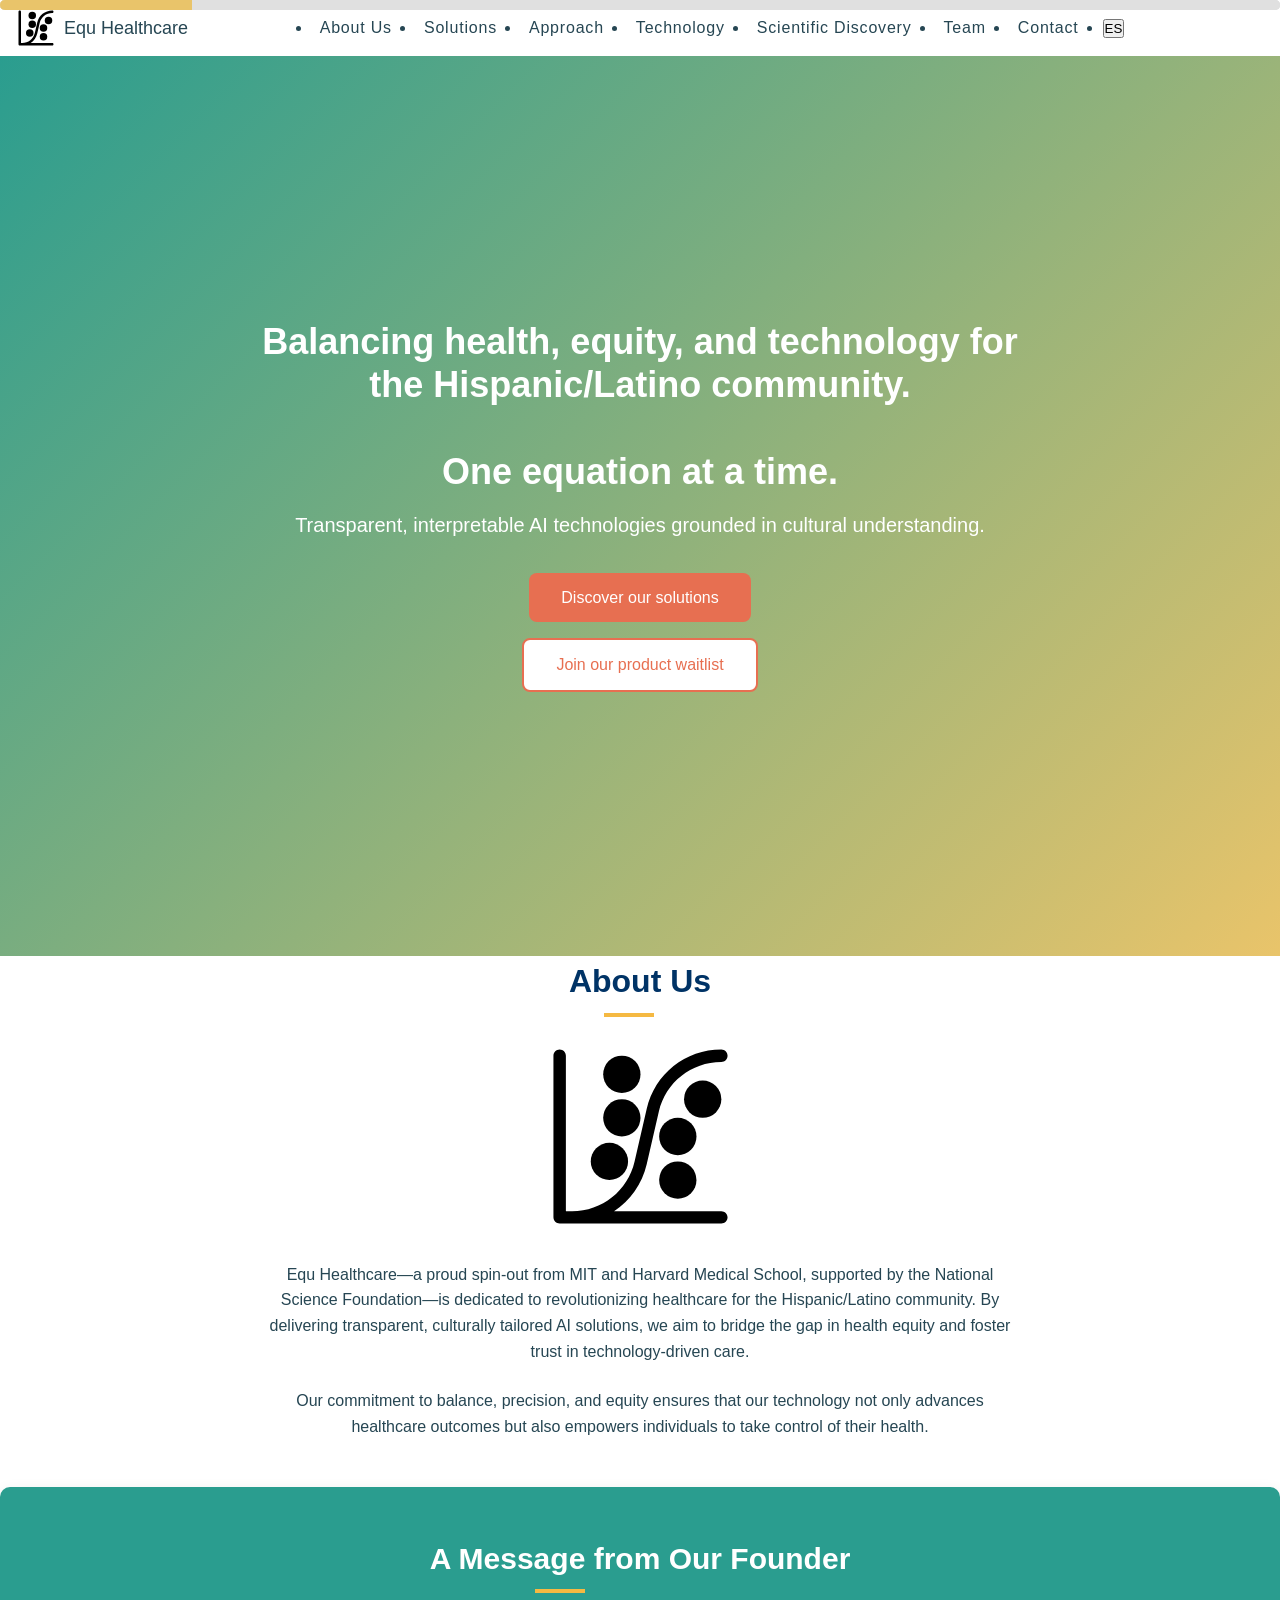
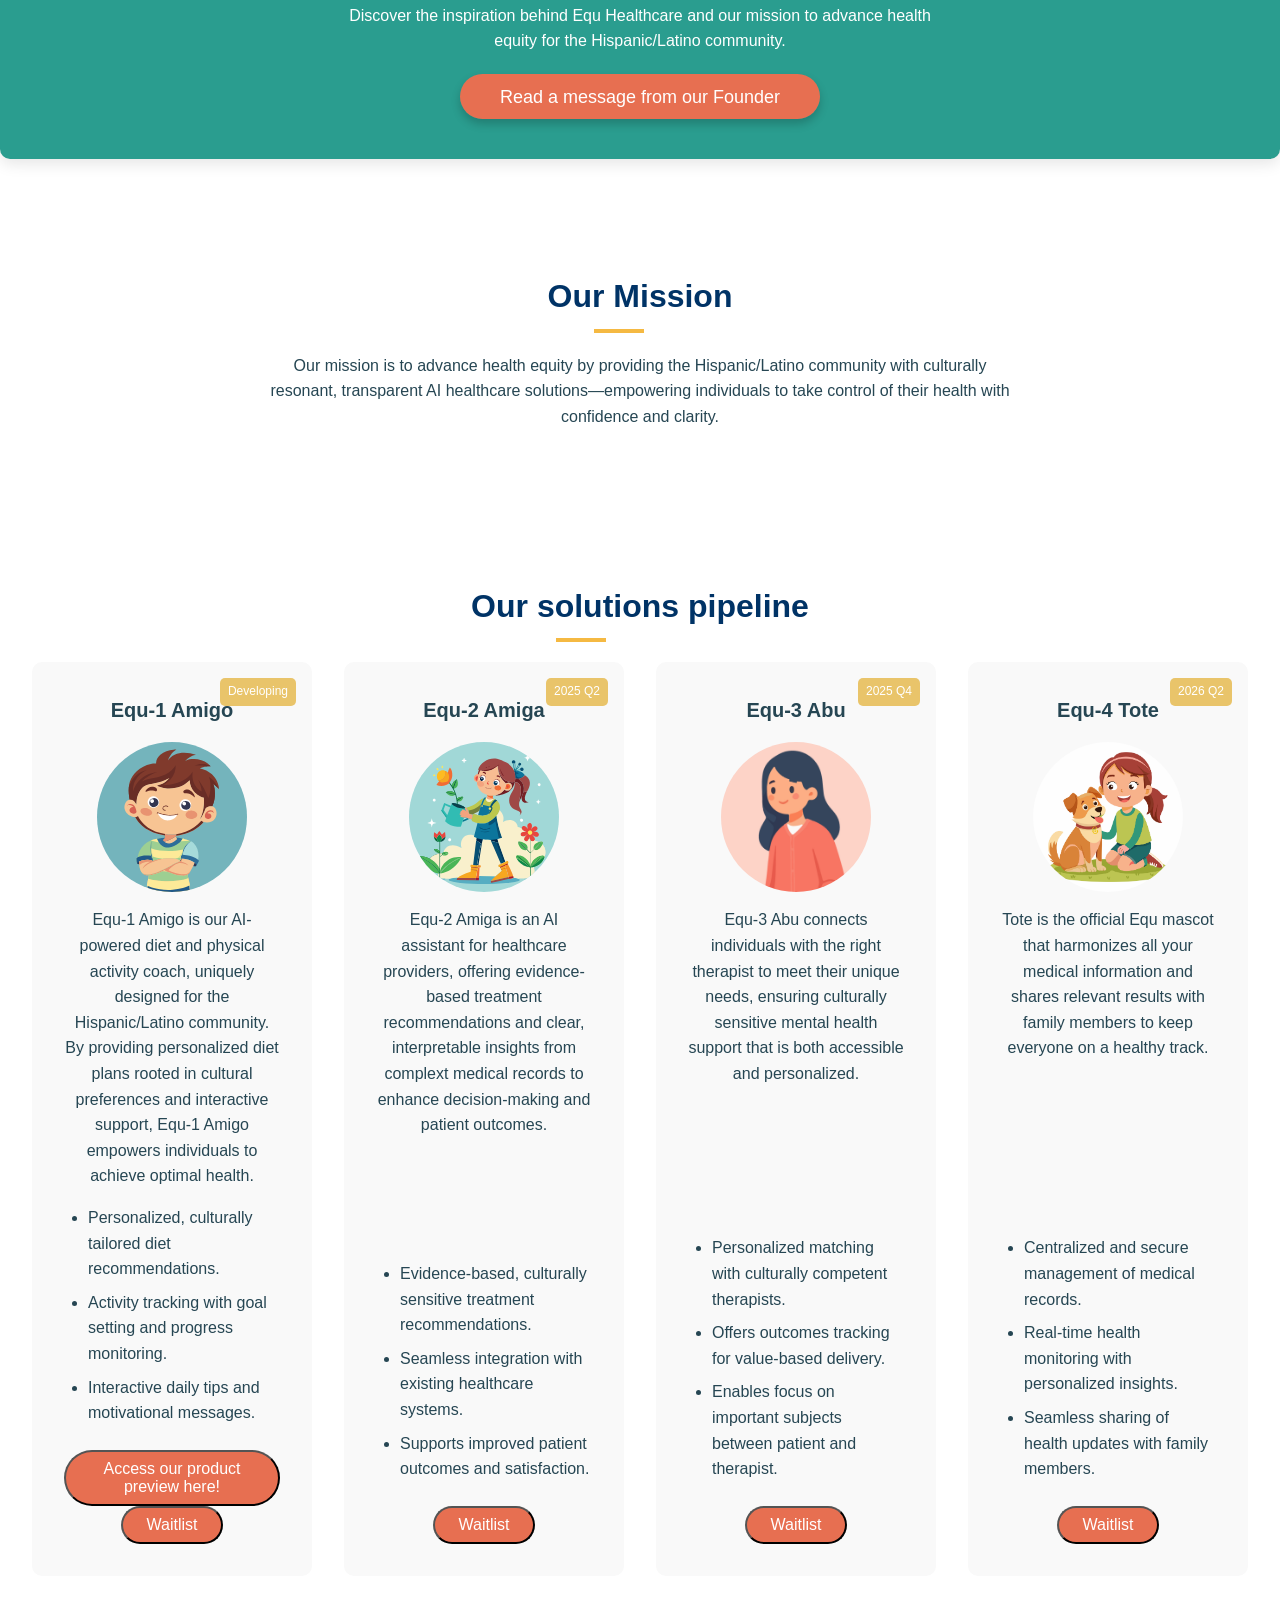
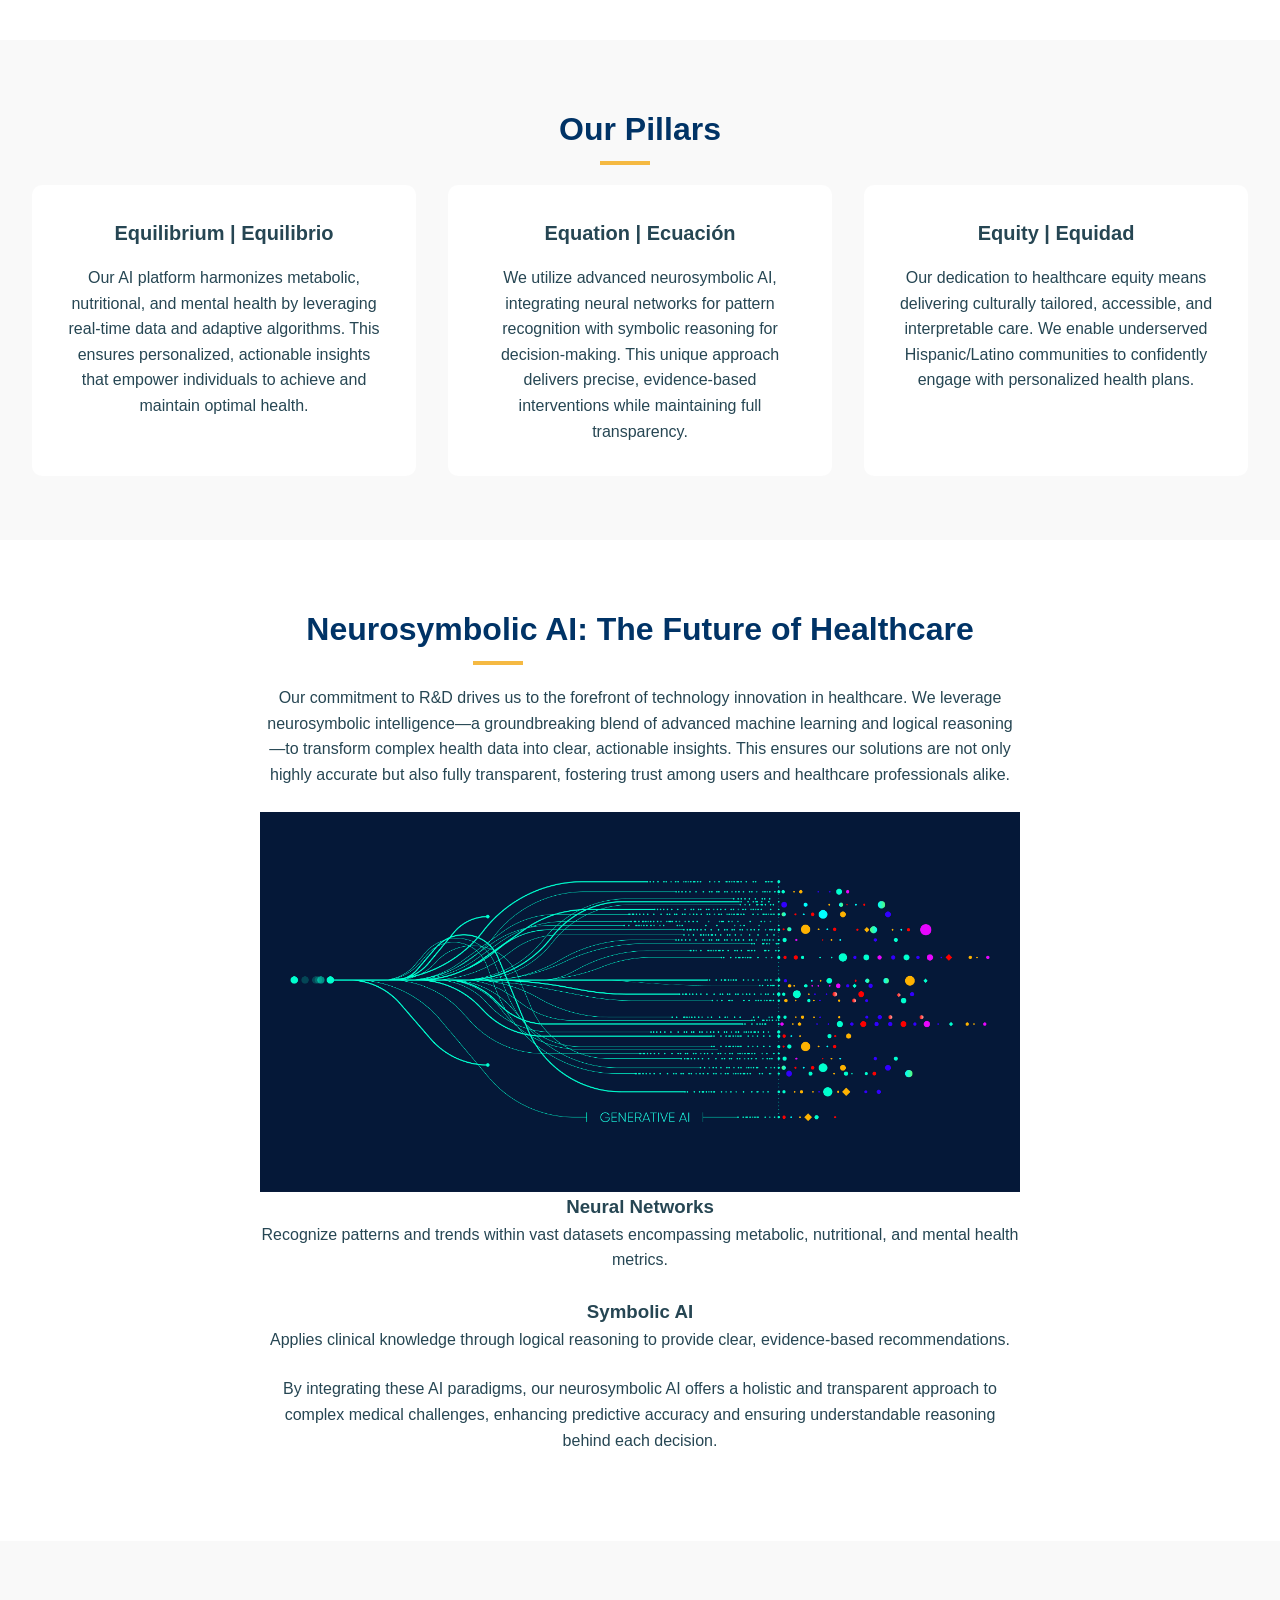
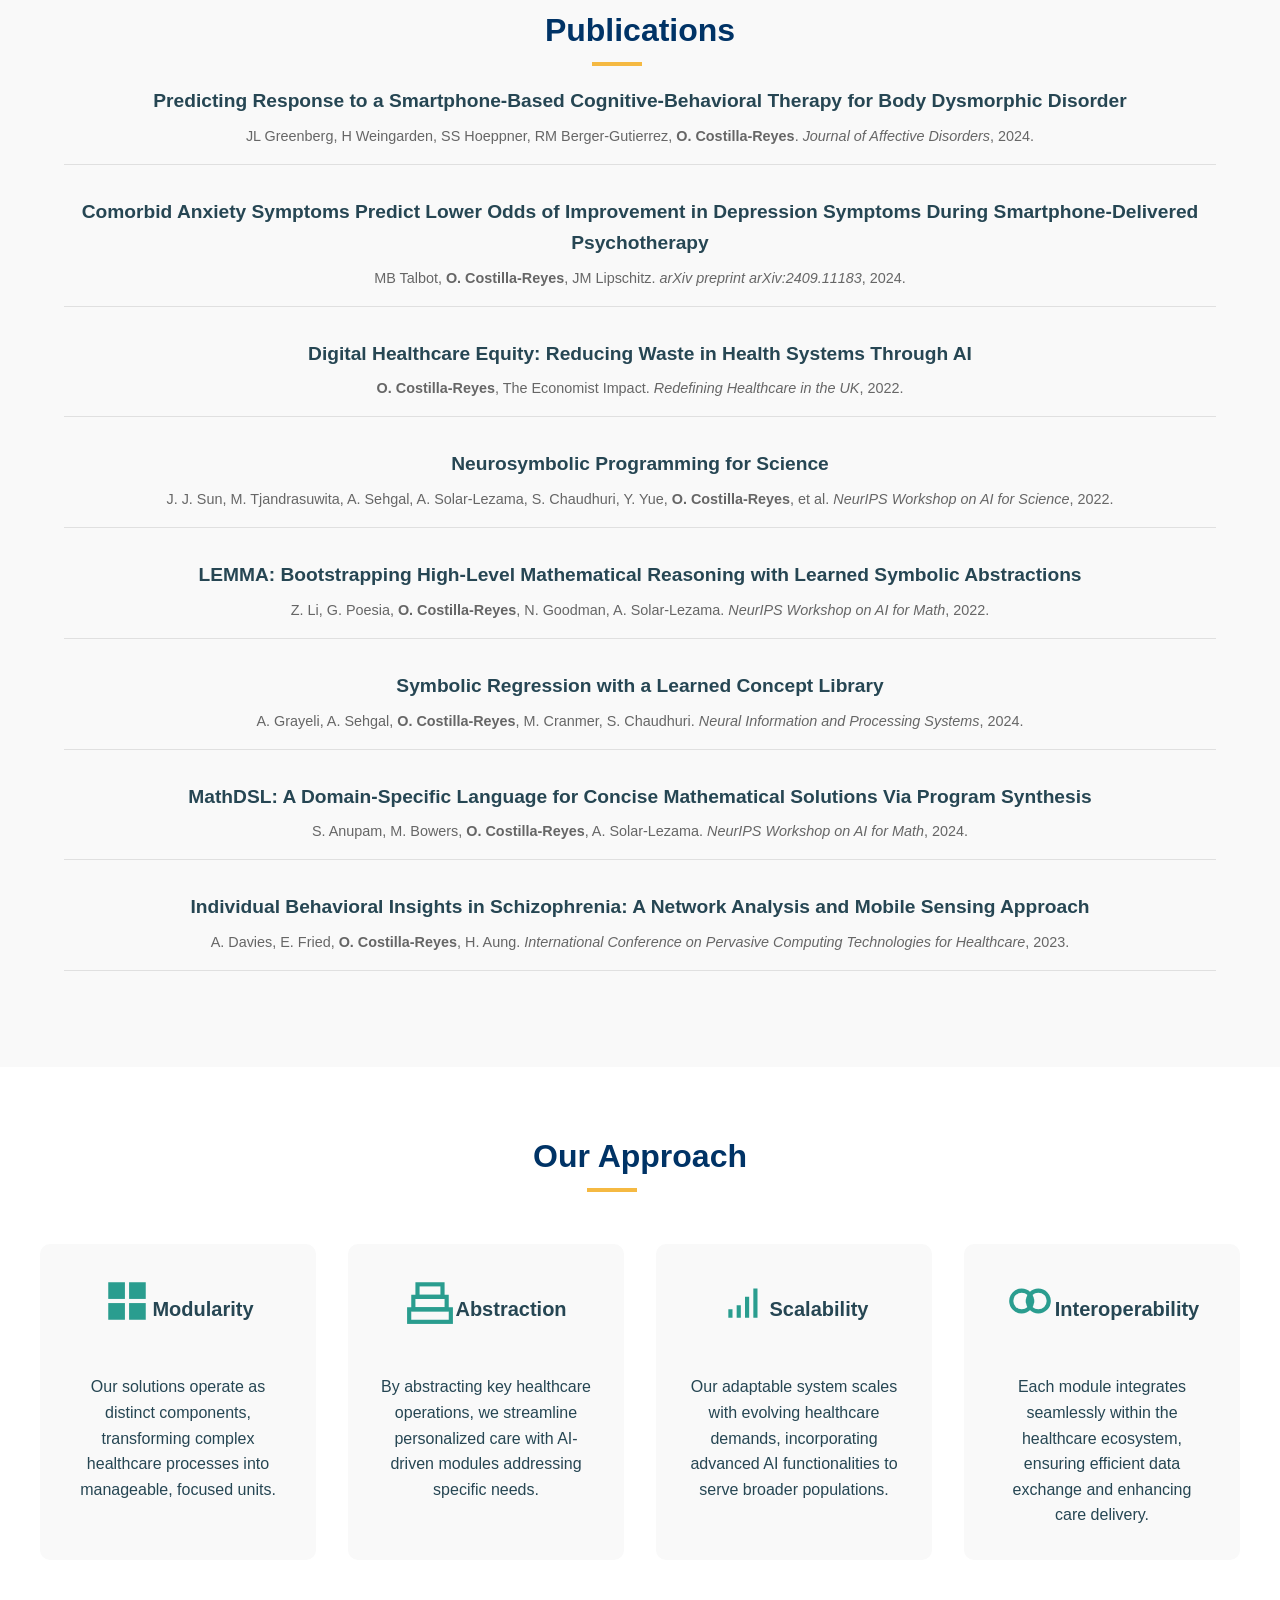
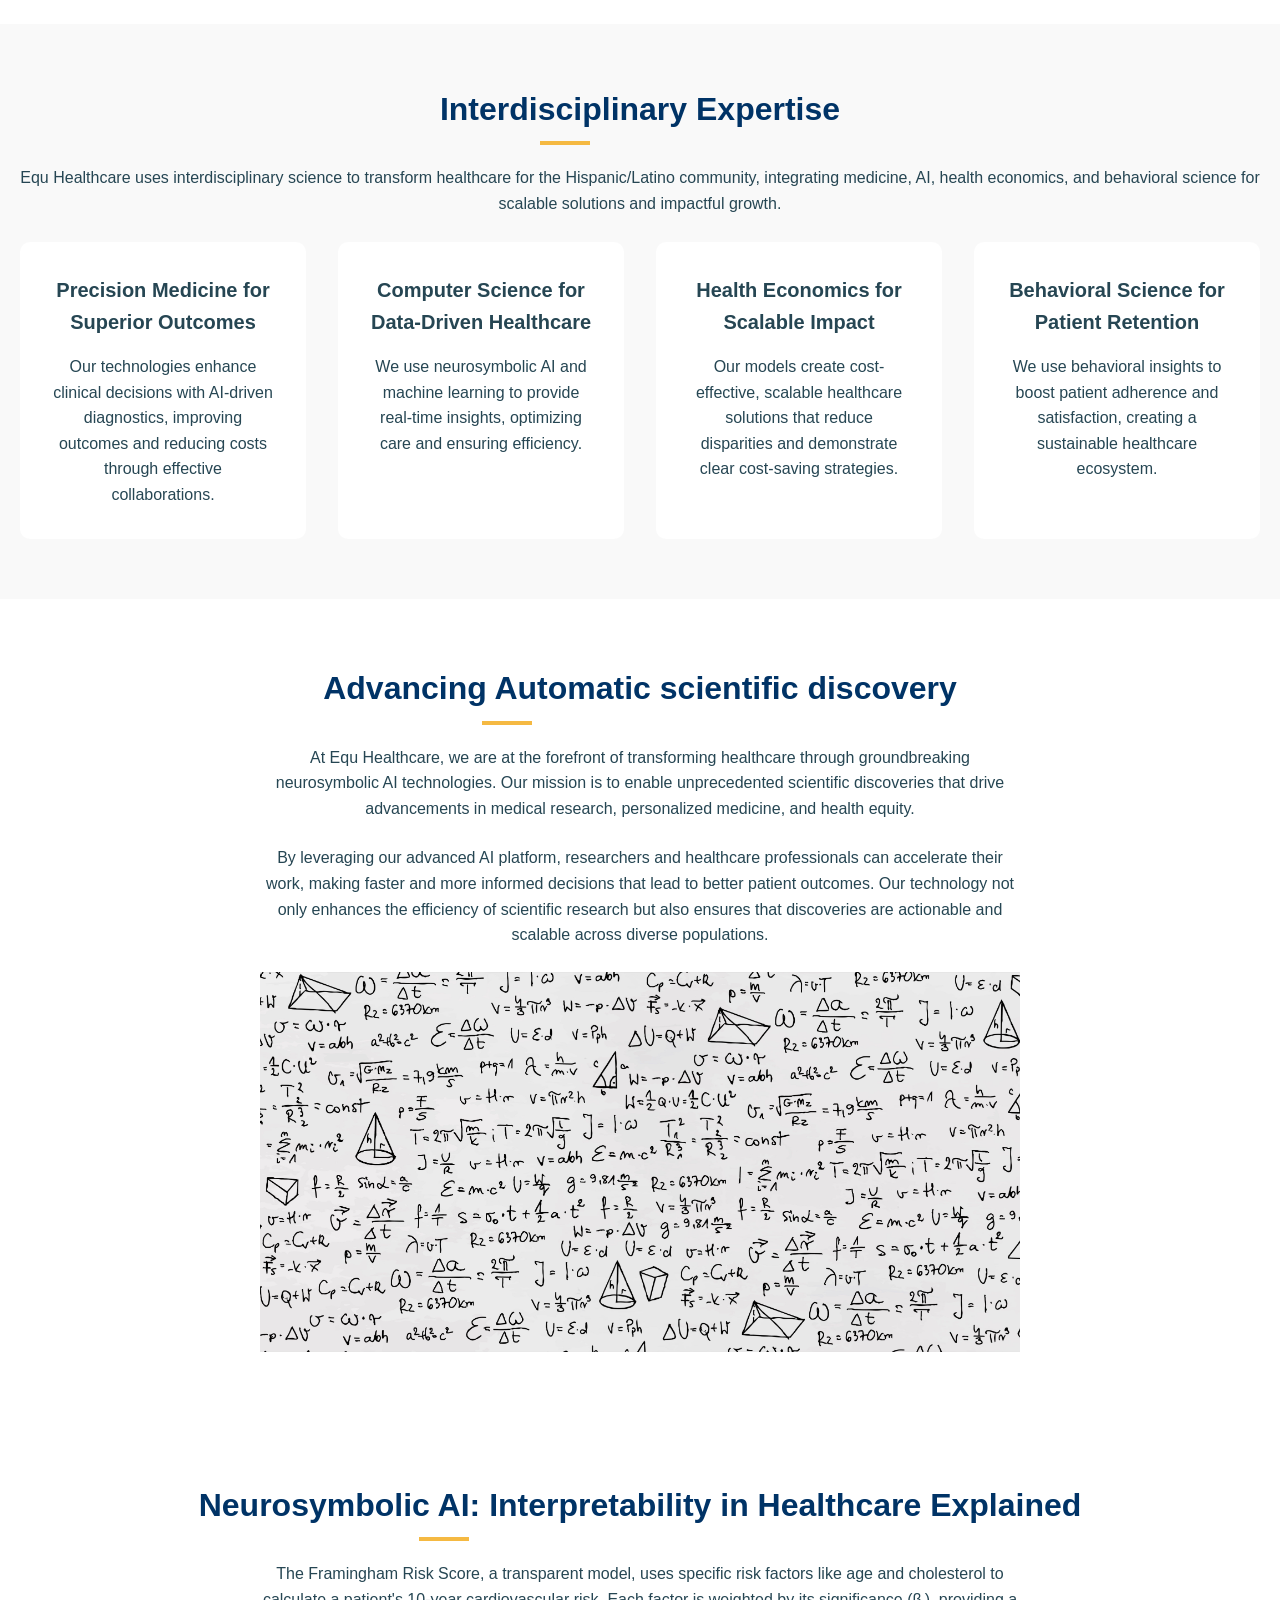
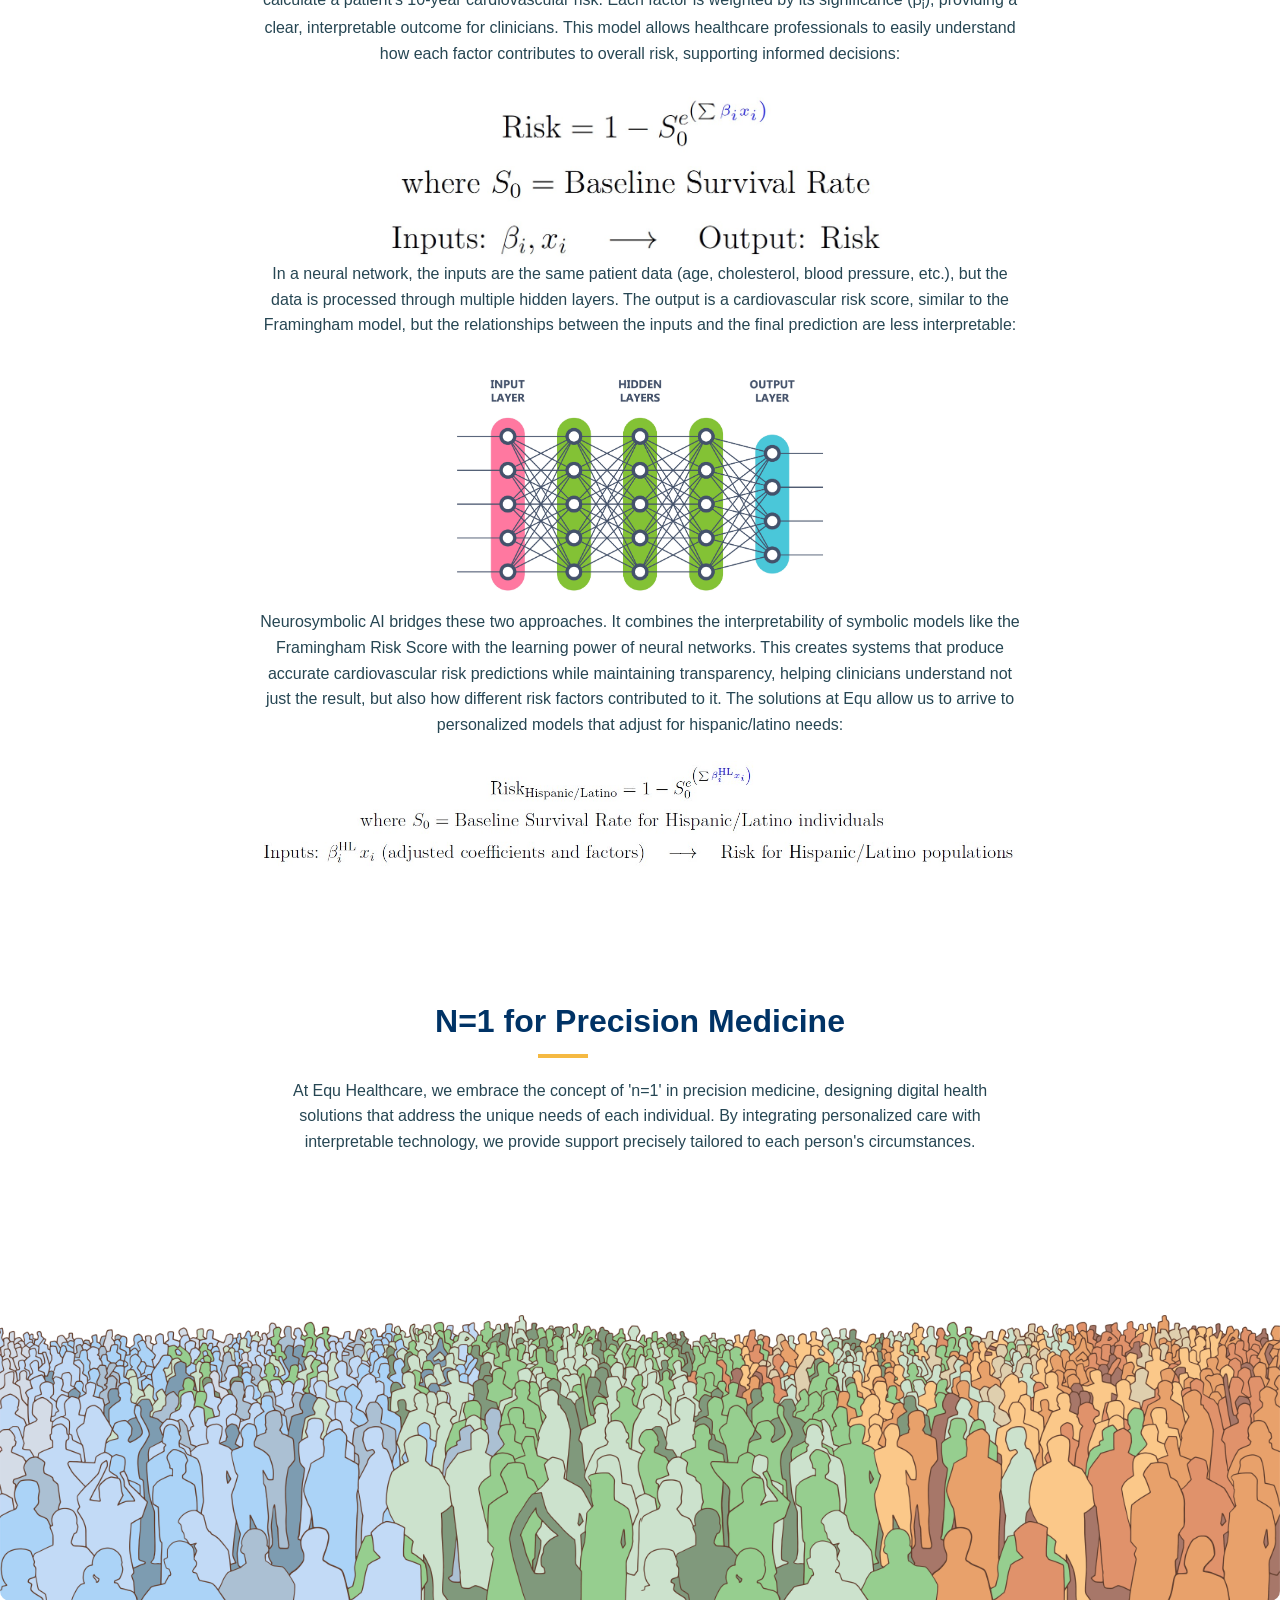
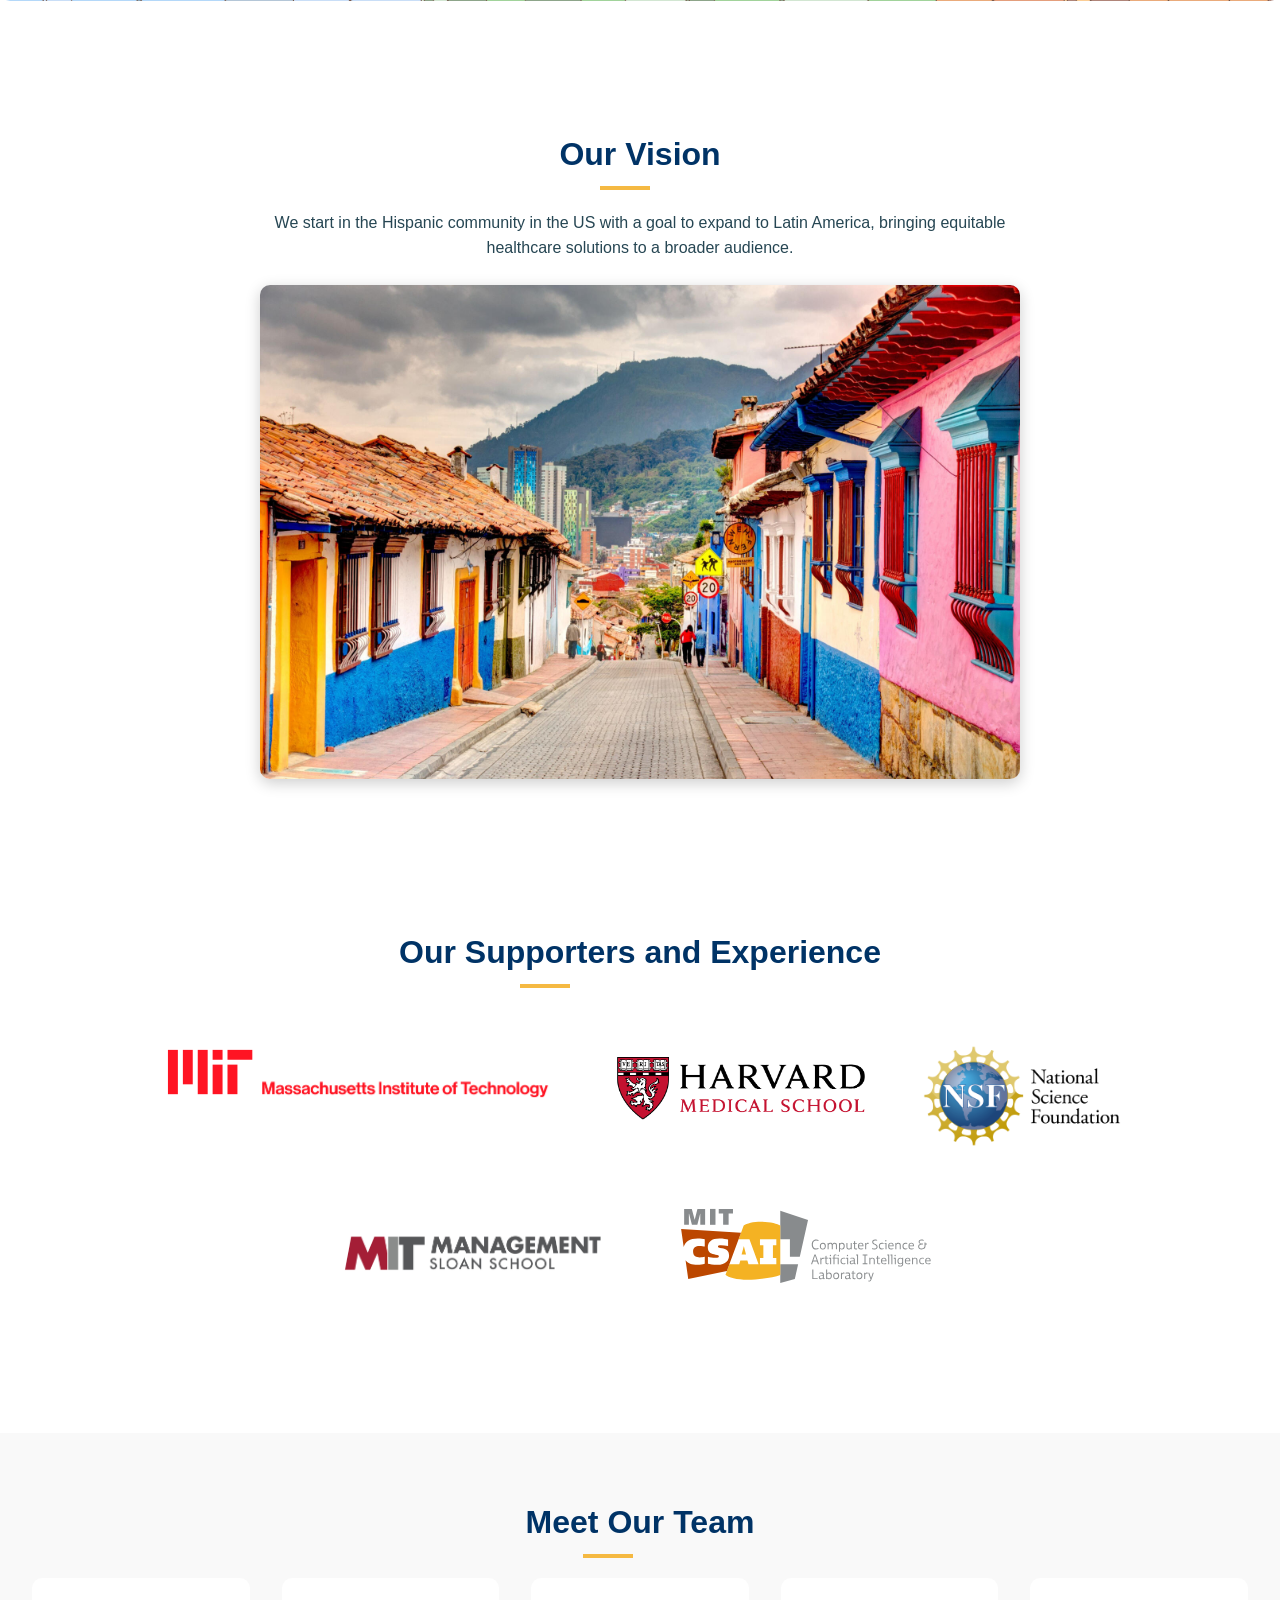
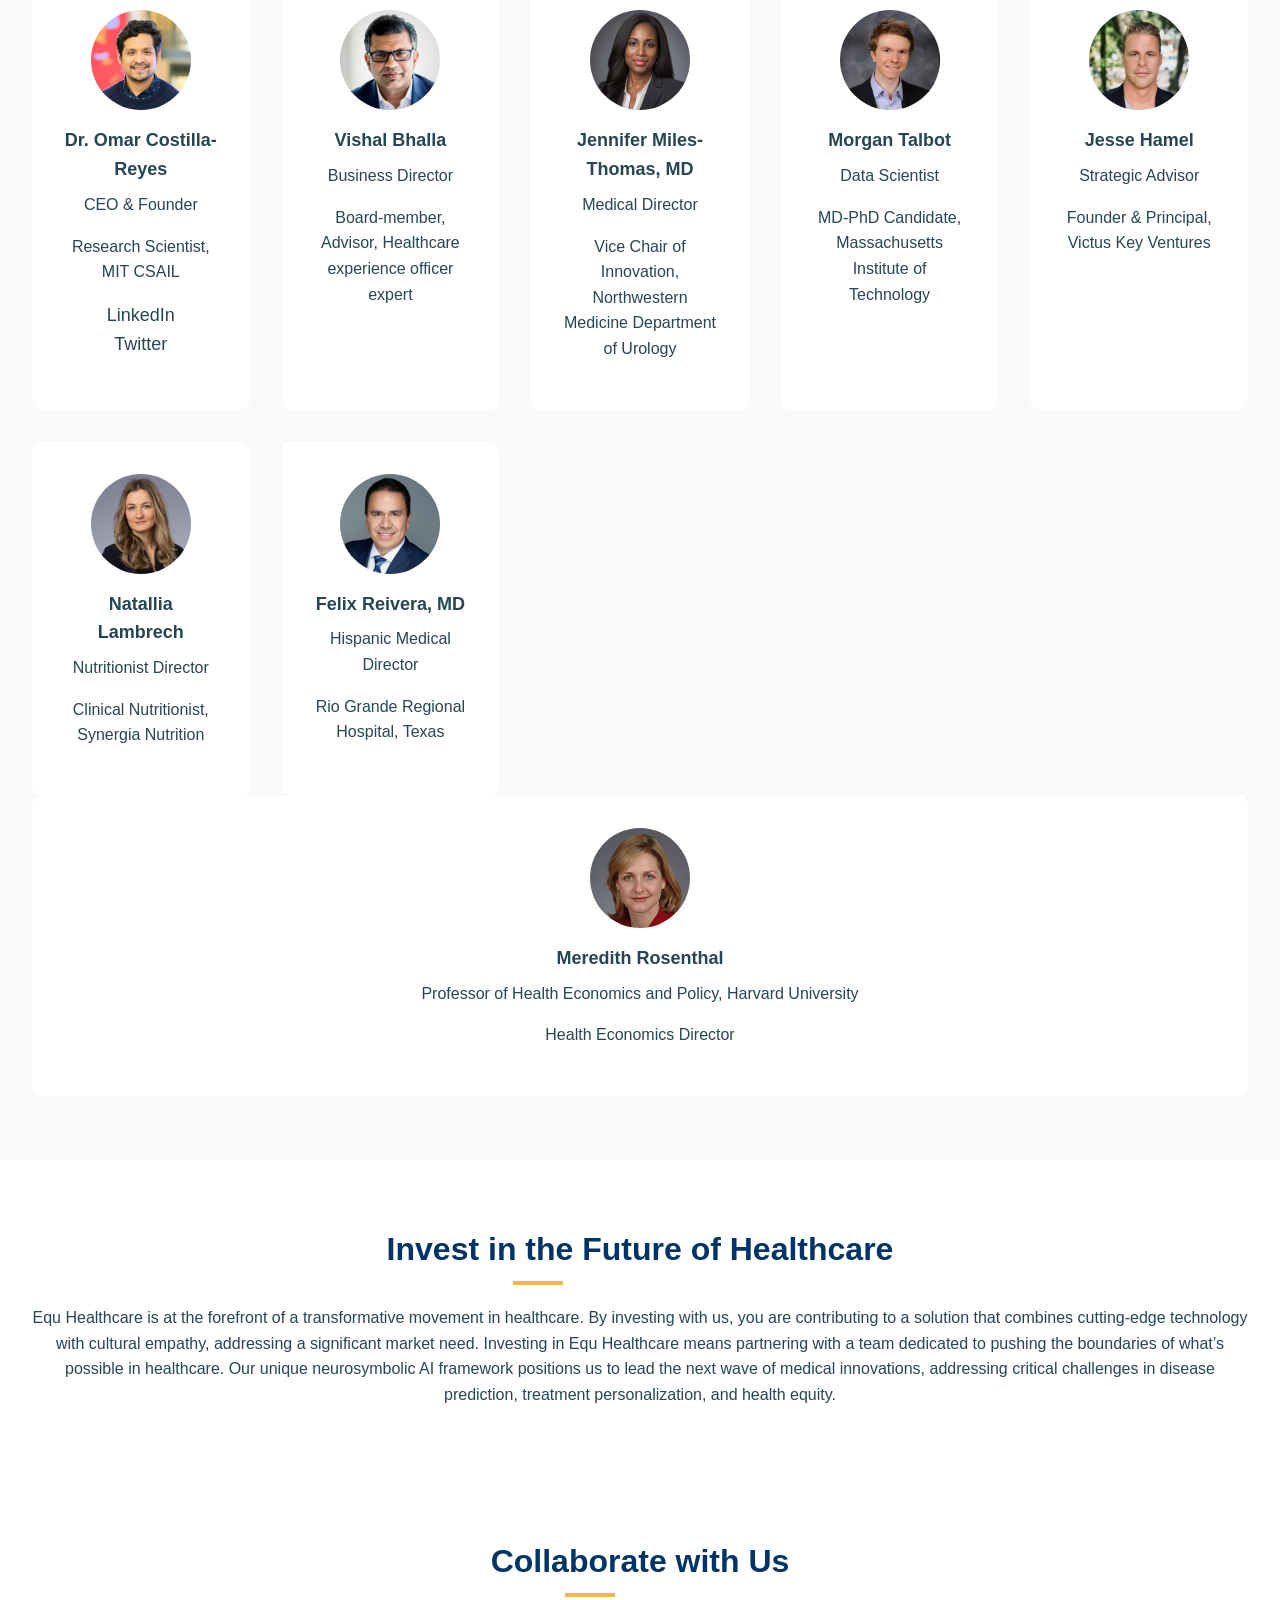
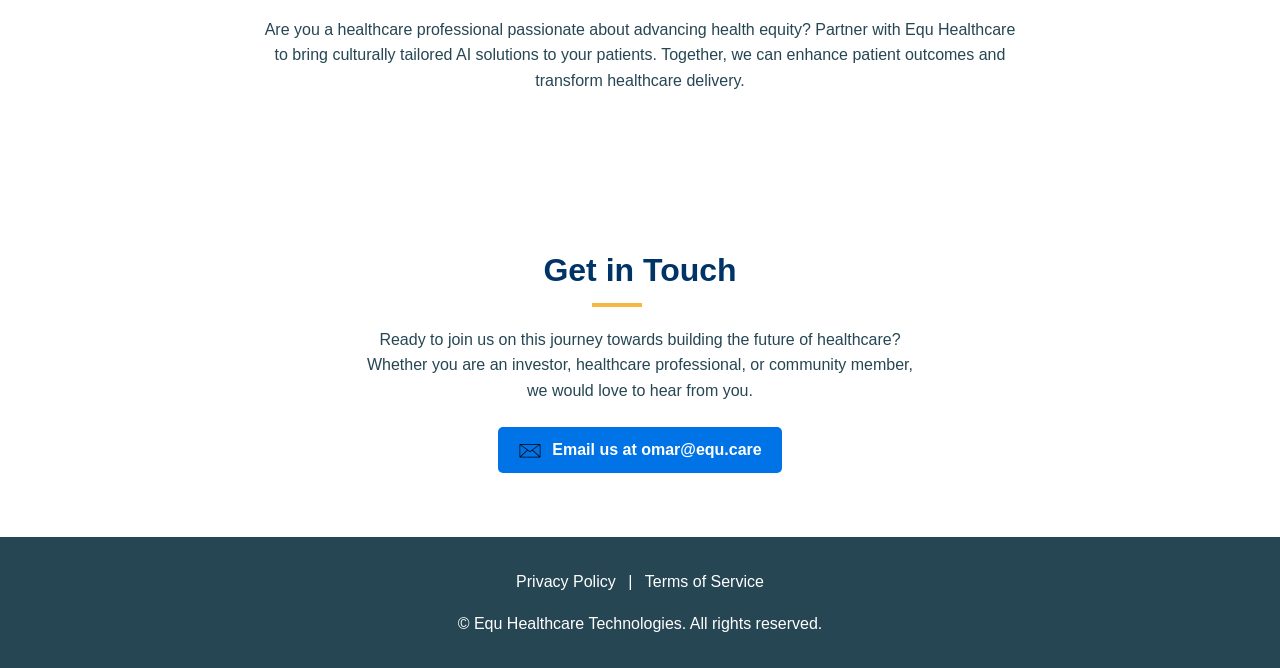
==== index.html @ d89258bd "Update index.html" ====
<!DOCTYPE html>
<html lang="en" dir="ltr">
<head>
    <meta charset="UTF-8">
    <title>Equ Healthcare</title>
    <meta name="viewport" content="width=device-width, initial-scale=1.0">
    <!-- Meta Description for SEO -->
    <meta name="description" content="Equ Healthcare delivers culturally tailored, transparent AI healthcare solutions for the Hispanic/Latino community, advancing health equity through innovation.">
    <!-- External CSS -->
    <link rel="stylesheet" href="styles.css">
    <!-- Favicon -->
    <link rel="icon" href="favicon.ico" type="image/x-icon">

    <!-- Google Translate script -->
    <script type="text/javascript">
        function googleTranslateElementInit() {
            new google.translate.TranslateElement({
                pageLanguage: 'en', // Default language
                includedLanguages: 'en,es', // Supported languages
                layout: google.translate.TranslateElement.InlineLayout.SIMPLE,
                autoDisplay: false // Disable automatic language detection
            }, 'google_translate_element');
        }
    </script>
    <script type="text/javascript" src="//translate.google.com/translate_a/element.js?cb=googleTranslateElementInit"></script>

</head>
<body>
    <!-- Skip Link for Accessibility -->
    <a href="#main" class="skip-link">Skip to main content</a>

    <!-- Scroll Progress Bar -->
    <div class="progress-bar" id="progress-bar" aria-hidden="true"></div>

    <!-- Navigation -->
    <nav class="nav" aria-label="Main Navigation">
        <div class="nav__logo">
            <img src="assets/AdobeStock_961244866.svg" alt="Equ Healthcare Logo" class="logo">
            <span>Equ Healthcare</span>
        </div>

        <!-- Desktop Menu -->
        <ul class="nav__menu">
            <li class="nav__item"><a href="#about" class="nav__link" data-key="nav_about">About Us</a></li>
            <li class="nav__item"><a href="#solutions" class="nav__link" data-key="nav_solutions">Solutions</a></li>
            <li class="nav__item"><a href="#approach" class="nav__link" data-key="nav_approach">Approach</a></li>
            <li class="nav__item"><a href="#technology" class="nav__link" data-key="nav_technology">Technology</a></li>
            <li class="nav__item"><a href="#scientific-discovery" class="nav__link" data-key="nav_scientific_discovery">Scientific Discovery</a></li>
            <li class="nav__item"><a href="#team" class="nav__link" data-key="nav_team">Team</a></li>
            <li class="nav__item"><a href="#contact" class="nav__link" data-key="nav_contact">Contact</a></li>

            <!-- Language Toggle Button -->
            <li class="nav__item">
                <button id="language-toggle" data-lang="en">ES</button>
            </li>
        </ul>

        <!-- Hidden Google Translate Element -->
        <div id="google_translate_element" style="display: none;"></div>
    </nav>

    <script>
        // Ensure Google Translate dropdown exists before interacting
        function ensureTranslateDropdown(callback) {
            const interval = setInterval(() => {
                const googleTranslateDropdown = document.querySelector('.goog-te-combo');
                if (googleTranslateDropdown) {
                    clearInterval(interval);
                    callback(googleTranslateDropdown);
                }
            }, 300); // Check every 300ms until found
        }

        // Function to switch language
        function switchLanguage(lang) {
            ensureTranslateDropdown((googleTranslateDropdown) => {
                googleTranslateDropdown.value = lang;  // Set language value (en or es)
                googleTranslateDropdown.dispatchEvent(new Event('change'));  // Trigger the change event
            });
        }

        // Toggle between English and Spanish
        document.getElementById('language-toggle').addEventListener('click', function () {
            const currentLang = this.getAttribute('data-lang');
            const newLang = currentLang === 'en' ? 'es' : 'en';  // Toggle language
            switchLanguage(newLang);

            // Update button text and data attribute
            this.textContent = newLang === 'en' ? 'ES' : 'EN';
            this.setAttribute('data-lang', newLang);
        });
    </script>

        
        <!-- Language Switcher -->
<!--
		<div class="language-switcher" role="group" aria-label="Language Switcher">
			<button class="language-switcher__button" data-lang="en" aria-pressed="true">EN</button>
			<span class="language-switcher__separator" aria-hidden="true">|</span>
			<button class="language-switcher__button" data-lang="es" aria-pressed="false">ES</button>
		</div>
-->
        
        <!-- Hamburger Menu for Mobile -->
        <button class="hamburger" id="hamburger" aria-label="Toggle navigation menu" aria-expanded="false" aria-controls="mobileMenu">
            <span class="hamburger__bar"></span>
            <span class="hamburger__bar"></span>
            <span class="hamburger__bar"></span>
        </button>
    </nav>
    
    <!-- Mobile Menu -->
    <ul class="nav__menu--mobile" id="mobileMenu" aria-hidden="true">
        <li class="nav__item"><a href="#about" class="nav__link" data-key="nav_about">About Us</a></li>
        <li class="nav__item"><a href="#solutions" class="nav__link" data-key="nav_solutions">Solutions</a></li>
        <li class="nav__item"><a href="#approach" class="nav__link" data-key="nav_approach">Approach</a></li>
        <li class="nav__item"><a href="#technology" class="nav__link" data-key="nav_technology">Technology</a></li>
        <li class="nav__item"><a href="#scientific-discovery" class="nav__link" data-key="nav_scientific_discovery">Scientific Discovery</a></li>
        <li class="nav__item"><a href="#team" class="nav__link" data-key="nav_team">Team</a></li>
        <li class="nav__item"><a href="#contact" class="nav__link" data-key="nav_contact">Contact</a></li>
    </ul>
    
    <!-- Main Content -->
    <main id="main">
        <!-- Hero Section -->
        <section class="hero" aria-labelledby="hero-title">
            <div class="hero__content">
                <h1 class="hero__title" id="hero-title" data-key="hero_title">
                    Balancing health, equity, and technology for the Hispanic/Latino community.<br><br>
                    One equation at a time.
                </h1>
                <p class="hero__subtitle" data-key="hero_subtitle">Transparent, interpretable AI technologies grounded in cultural understanding.</p>
                <div class="hero__cta-group">
                    <a href="#about" class="hero__cta" data-key="hero_cta_discover">Discover our solutions</a>
                    <a href="https://forms.gle/BgNnaCxruTxFjEPq9" target="_blank" rel="noopener noreferrer" class="hero__cta hero__cta--secondary" data-key="hero_cta_join">Join our product waitlist</a>
                </div>
            </div>
        </section>
        
        <!-- About Us Section -->
        <section class="about" id="about">
            <h2 class="section-title" data-key="about_title">About Us</h2>
            <!-- Centered Logo -->
            <div class="about__logo-container">
                <img src="assets/AdobeStock_961244866.svg" alt="Equ Healthcare Logo" width="199">
            </div>
            <div class="about__content">
                <p data-key="about_p1"><br>Equ Healthcare—a proud spin-out from MIT and Harvard Medical School, supported by the National Science Foundation—is dedicated to revolutionizing healthcare for the Hispanic/Latino community. By delivering transparent, culturally tailored AI solutions, we aim to bridge the gap in health equity and foster trust in technology-driven care.</p>
                <p data-key="about_p2">Our commitment to balance, precision, and equity ensures that our technology not only advances healthcare outcomes but also empowers individuals to take control of their health.</p>
            </div>
        </section>

        <section class="founder-message" id="founder-message">
            <h2 class="section-title">A Message from Our Founder</h2>
            <p>Discover the inspiration behind Equ Healthcare and our mission to advance health equity for the Hispanic/Latino community.</p>
            <a href="letterv2.html" class="cta-highlight" target="_blank" rel="noopener noreferrer">Read a message from our Founder</a>
        </section>


		
		        <!-- Our Mission Section -->
        <section class="mission" id="mission">
            <h2 class="section-title" data-key="mission_title">Our Mission</h2>
            <div class="mission__content">
                <p data-key="mission_text">Our mission is to advance health equity by providing the Hispanic/Latino community with culturally resonant, transparent AI healthcare solutions—empowering individuals to take control of their health with confidence and clarity.</p>
            </div>
        </section>
		
		        <!-- Products Section -->
                <section class="products" id="solutions">
                    <h2 class="section-title" data-key="solutions_title">Our solutions pipeline</h2>
                    <div class="products__grid">
                        <!-- Equ-1 Amigo -->
                        <div class="product-card">
                            <span class="status-badge" data-key="product1_status">Developing</span>
                            <h3 data-key="product1_title">Equ-1 Amigo</h3>
                            <!-- Image for Equ-1 Amigo -->
                            <div class="product-image-container">
                                <img src="assets/AdobeStock_779927281.svg" alt="Equ-1 Amigo" class="product-image">
                            </div>
                            <p data-key="product1_desc">Equ-1 Amigo is our AI-powered diet and physical activity coach, uniquely designed for the Hispanic/Latino community. By providing personalized diet plans rooted in cultural preferences and interactive support, Equ-1 Amigo empowers individuals to achieve optimal health.</p>
                            <ul>
                                <li data-key="product1_feature1">Personalized, culturally tailored diet recommendations.</li>
                                <li data-key="product1_feature2">Activity tracking with goal setting and progress monitoring.</li>
                                <li data-key="product1_feature3">Interactive daily tips and motivational messages.</li>
                            </ul>
                            <div class="progress-bar" aria-hidden="true">
                                <div class="progress" style="--progress:30%;"></div>
                            </div>
                            <a href="https://equ-amigo-5rtr2ycm2-ca.thankfulcoast-817e1bb9.eastus2.azurecontainerapps.io/" target="_blank">
                                <button class="cta" data-key="product1_cta">Access our product preview here!</button>
                            </a>
                            <a href="https://forms.gle/BgNnaCxruTxFjEPq9" target="_blank">
                                <button class="cta" data-key="product1_cta">Waitlist</button>
                            </a>
                      </div>
                        <!-- Equ-2 Amiga -->
                        <div class="product-card">
                            <span class="status-badge" data-key="product2_status">2025 Q2</span>
                            <h3 data-key="product2_title">Equ-2 Amiga</h3>
                            <!-- Image for Equ-2 Amiga -->
                            <div class="product-image-container">
                                <img src="assets/AdobeStock_776091365.svg" alt="Equ-2 Amiga" class="product-image">
                            </div>
                            <p data-key="product2_desc">Equ-2 Amiga is an AI assistant for healthcare providers, offering evidence-based treatment recommendations and clear, interpretable insights from complext medical records to enhance decision-making and patient outcomes.</p>
                            <ul>
                              <li data-key="product2_feature1">Evidence-based, culturally sensitive treatment recommendations.</li>
                                <li data-key="product2_feature2">Seamless integration with existing healthcare systems.</li>
                                <li data-key="product2_feature3">Supports improved patient outcomes and satisfaction.</li>
                            </ul>
                            <div class="progress-bar" aria-hidden="true">
                                <div class="progress" style="--progress:20%;"></div>
                            </div>
                            <a href="https://forms.gle/BgNnaCxruTxFjEPq9" target="_blank">
                                <button class="cta" data-key="product2_cta">Waitlist</button>
                            </a>
                      </div>
                        <!-- Equ-3 Abu -->
                        <div class="product-card">
                            <span class="status-badge" data-key="product3_status">2025 Q4</span>
                            <h3 data-key="product3_title">Equ-3 Abu</h3>
                            <!-- Image for Equ-3 Abu -->
                            <div class="product-image-container">
                                <img src="assets/abu.png" alt="Equ-3 Abu" class="product-image">
                            </div>
                            <p data-key="product3_desc">Equ-3 Abu connects individuals with the right therapist to meet their unique needs, ensuring culturally sensitive mental health support that is both accessible and personalized.</p>
                            <ul>
                                <li data-key="product3_feature1">Personalized matching with culturally competent therapists.</li>
                                <li data-key="product3_feature2">Offers outcomes tracking for value-based delivery.</li>
                                <li data-key="product3_feature3">Enables focus on important subjects between patient and therapist.</li>
                            </ul>
                            <div class="progress-bar" aria-hidden="true">
                                <div class="progress" style="--progress:10%;"></div>
                            </div>
                            <a href="https://forms.gle/BgNnaCxruTxFjEPq9" target="_blank">
                                <button class="cta" data-key="product3_cta">Waitlist</button>
                            </a>
                      </div>
                        <!-- Equ-4 Tote -->
                        <div class="product-card">
                            <span class="status-badge" data-key="product4_status">2026 Q2</span>
                            <h3 data-key="product4_title">Equ-4 Tote</h3>
                            <!-- Image for Equ-4 Tote -->
                            <div class="product-image-container">
                                <img src="assets/tote.jpeg" alt="Equ-4 Tote" class="product-image">
                            </div>
                            <p data-key="product4_desc">Tote is the official Equ mascot that harmonizes all your medical information and shares relevant results with family members to keep everyone on a healthy track.</p>
                            <ul>
                                <li data-key="product4_feature1">Centralized and secure management of medical records.</li>
                                <li data-key="product4_feature2">Real-time health monitoring with personalized insights.</li>
                                <li data-key="product4_feature3">Seamless sharing of health updates with family members.</li>
                            </ul>
                            <div class="progress-bar" aria-hidden="true">
                                <div class="progress" style="--progress:15%;"></div>
                            </div>
                            <a href="https://forms.gle/BgNnaCxruTxFjEPq9" target="_blank">
                                <button class="cta" data-key="product3_cta">Waitlist</button>
                            </a>
                      </div>
                    </div>
                </section>

        
        <!-- Pillars Section -->
        <section class="pillars" id="pillars">
            <h2 class="section-title" data-key="pillars_title">Our Pillars</h2>
            <div class="pillars__grid">
                <!-- Pillar 1 -->
                <div class="pillar">
                    <h3 data-key="pillar1_title">Equilibrium | Equilibrio</h3>
                    <p data-key="pillar1_text">Our AI platform harmonizes metabolic, nutritional, and mental health by leveraging real-time data and adaptive algorithms. This ensures personalized, actionable insights that empower individuals to achieve and maintain optimal health.</p>
                </div>
                <!-- Pillar 2 -->
                <div class="pillar">
                    <h3 data-key="pillar2_title">Equation | Ecuación</h3>
                    <p data-key="pillar2_text">We utilize advanced neurosymbolic AI, integrating neural networks for pattern recognition with symbolic reasoning for decision-making. This unique approach delivers precise, evidence-based interventions while maintaining full transparency.</p>
                </div>
                <!-- Pillar 3 -->
                <div class="pillar">
                    <h3 data-key="pillar3_title">Equity | Equidad</h3>
                    <p data-key="pillar3_text">Our dedication to healthcare equity means delivering culturally tailored, accessible, and interpretable care. We enable underserved Hispanic/Latino communities to confidently engage with personalized health plans.</p>
                </div>
        </section>



			
        <!-- Technology Section -->
        <section class="technology" id="technology">
            <h2 class="section-title" data-key="technology_title">Neurosymbolic AI: The Future of Healthcare</h2>
            <div class="technology__content">
                <p data-key="technology_p1">Our commitment to R&D drives us to the forefront of technology innovation in healthcare. We leverage neurosymbolic intelligence—a groundbreaking blend of advanced machine learning and logical reasoning—to transform complex health data into clear, actionable insights. This ensures our solutions are not only highly accurate but also fully transparent, fostering trust among users and healthcare professionals alike.</p>
                <!-- Image for Neurosymbolic AI -->
                <div class="ai-image-container">
                    <img src="assets/AdobeStock_786500293.jpeg" alt="Neurosymbolic AI Representation" width="1000" class="ai-image">
                </div>
                <h3 data-key="technology_h3_nn">Neural Networks</h3>
                <p data-key="technology_p2">Recognize patterns and trends within vast datasets encompassing metabolic, nutritional, and mental health metrics.</p>
                <h3 data-key="technology_h3_sa">Symbolic AI</h3>
                <p data-key="technology_p3">Applies clinical knowledge through logical reasoning to provide clear, evidence-based recommendations.</p>
                <p data-key="technology_p4">By integrating these AI paradigms, our neurosymbolic AI offers a holistic and transparent approach to complex medical challenges, enhancing predictive accuracy and ensuring understandable reasoning behind each decision.</p>
            </div>
        </section>
			
<!-- Publications Section -->
<section class="publications" id="publications">
    <h2 class="section-title" data-key="publications_title">Publications</h2>
    <div class="publications__content">
        <ul class="publication-list">
            <li class="publication-item">
                <h3 class="publication-title">
                    <a href="https://pubmed.ncbi.nlm.nih.gov/38521133/" class="publication-link" target="_blank" rel="noopener">
                        Predicting Response to a Smartphone-Based Cognitive-Behavioral Therapy for Body Dysmorphic Disorder
                    </a>
                </h3>
                <p class="publication-details">
                    JL Greenberg, H Weingarden, SS Hoeppner, RM Berger-Gutierrez, <strong>O. Costilla-Reyes</strong>. <em>Journal of Affective Disorders</em>, 2024.
                </p>
            </li>
            <li class="publication-item">
                <h3 class="publication-title">
                    <a href="https://arxiv.org/abs/2409.11183" class="publication-link" target="_blank" rel="noopener">
                        Comorbid Anxiety Symptoms Predict Lower Odds of Improvement in Depression Symptoms During Smartphone-Delivered Psychotherapy
                    </a>
                </h3>
                <p class="publication-details">
                    MB Talbot, <strong>O. Costilla-Reyes</strong>, JM Lipschitz. <em>arXiv preprint arXiv:2409.11183</em>, 2024.
                </p>
            </li>
            <li class="publication-item">
                <h3 class="publication-title">
                    <a href="https://impact.economist.com/projects/towards-higher-value-care/documents/Reducing_waste_in_health_systems.pdf" class="publication-link" target="_blank" rel="noopener">
                        Digital Healthcare Equity: Reducing Waste in Health Systems Through AI
                    </a>
                </h3>
                <p class="publication-details">
                    <strong>O. Costilla-Reyes</strong>, The Economist Impact. <em>Redefining Healthcare in the UK</em>, 2022.
                </p>
            </li>
            <li class="publication-item">
                <h3 class="publication-title">
                    <a href="https://arxiv.org/abs/2210.05050" class="publication-link" target="_blank" rel="noopener">
                        Neurosymbolic Programming for Science
                    </a>
                </h3>
                <p class="publication-details">
                    J. J. Sun, M. Tjandrasuwita, A. Sehgal, A. Solar-Lezama, S. Chaudhuri, Y. Yue, <strong>O. Costilla-Reyes</strong>, et al. <em>NeurIPS Workshop on AI for Science</em>, 2022.
                </p>
            </li>
            <li class="publication-item">
                <h3 class="publication-title">
                    <a href="https://arxiv.org/abs/2211.08671" class="publication-link" target="_blank" rel="noopener">
                        LEMMA: Bootstrapping High-Level Mathematical Reasoning with Learned Symbolic Abstractions
                    </a>
                </h3>
                <p class="publication-details">
                    Z. Li, G. Poesia, <strong>O. Costilla-Reyes</strong>, N. Goodman, A. Solar-Lezama. <em>NeurIPS Workshop on AI for Math</em>, 2022.
                </p>
            </li>
            <li class="publication-item">
                <h3 class="publication-title">
                    <a href="https://arxiv.org/abs/2409.09359" class="publication-link" target="_blank" rel="noopener">
                        Symbolic Regression with a Learned Concept Library
                    </a>
                </h3>
                <p class="publication-details">
                    A. Grayeli, A. Sehgal, <strong>O. Costilla-Reyes</strong>, M. Cranmer, S. Chaudhuri. <em>Neural Information and Processing Systems</em>, 2024.
                </p>
            </li>
            <li class="publication-item">
                <h3 class="publication-title">
                    <a href="https://arxiv.org/abs/2409.17490" class="publication-link" target="_blank" rel="noopener">
                        MathDSL: A Domain-Specific Language for Concise Mathematical Solutions Via Program Synthesis
                    </a>
                </h3>
                <p class="publication-details">
                    S. Anupam, M. Bowers, <strong>O. Costilla-Reyes</strong>, A. Solar-Lezama. <em>NeurIPS Workshop on AI for Math</em>, 2024.
                </p>
            </li>
            <li class="publication-item">
                <h3 class="publication-title">
                    <a href="https://link.springer.com/chapter/10.1007/978-3-031-59717-6_2" class="publication-link" target="_blank" rel="noopener">
                        Individual Behavioral Insights in Schizophrenia: A Network Analysis and Mobile Sensing Approach
                    </a>
                </h3>
                <p class="publication-details">
                    A. Davies, E. Fried, <strong>O. Costilla-Reyes</strong>, H. Aung. <em>International Conference on Pervasive Computing Technologies for Healthcare</em>, 2023.
                </p>
            </li>
        </ul>
    </div>
</section>
		
		        <!-- Approach Section -->
        <section class="approach" id="approach">
            <h2 class="section-title" data-key="approach_title">Our Approach</h2>
            <div class="approach__grid">
                <!-- Approach 1 -->
                <div class="approach__item">
                    <h3 data-key="approach1_title">
                        <!-- Icon SVG for Modularity -->
                        <svg xmlns="http://www.w3.org/2000/svg" viewBox="0 0 24 24" aria-hidden="true" width="50" height="50">
                            <!-- Cube structure to represent modularity -->
                            <rect x="3" y="3" width="8" height="8" fill="var(--primary-blue)" />
                            <rect x="13" y="3" width="8" height="8" fill="var(--primary-blue)" />
                            <rect x="3" y="13" width="8" height="8" fill="var(--primary-blue)" />
                            <rect x="13" y="13" width="8" height="8" fill="var(--primary-blue)" />
                        </svg>
                        Modularity
                    </h3>
                    <p data-key="approach1_text">Our solutions operate as distinct components, transforming complex healthcare processes into manageable, focused units.</p>
                </div>
                <!-- Approach 2 -->
                <div class="approach__item">
                    <h3 data-key="approach2_title">
                        <!-- Icon SVG for Abstraction -->
                        <svg xmlns="http://www.w3.org/2000/svg" viewBox="0 0 24 24" aria-hidden="true" width="50" height="50">
                            <!-- Layers with transparent rectangles representing abstraction layers -->
                            <rect x="2" y="16" width="20" height="6" stroke="var(--primary-blue)" stroke-width="2" fill="none" />
                            <rect x="4" y="10" width="16" height="6" stroke="var(--primary-blue)" stroke-width="2" fill="none" />
                            <rect x="6" y="4" width="12" height="6" stroke="var(--primary-blue)" stroke-width="2" fill="none" />
                        </svg>
                        Abstraction
                    </h3>
                    <p data-key="approach2_text">By abstracting key healthcare operations, we streamline personalized care with AI-driven modules addressing specific needs.</p>
                </div>
                <!-- Approach 3 -->
                <div class="approach__item">
                    <h3 data-key="approach3_title">
                        <!-- Icon SVG for Scalability -->
                        <svg xmlns="http://www.w3.org/2000/svg" viewBox="0 0 24 24" aria-hidden="true" width="50" height="50">
                            <!-- Upward arrow with multiple steps to represent scalability -->
                            <path d="M4 20h2v-4H4v4zm4-6h2v6H8v-6zm4-4h2v10h-2V10zm4-4h2v14h-2V6z" fill="var(--primary-blue)" />
                            <path d="M12 2l5 5-5-5z" fill="var(--primary-blue)" />
                        </svg>
                        Scalability
                    </h3>
                    <p data-key="approach3_text">Our adaptable system scales with evolving healthcare demands, incorporating advanced AI functionalities to serve broader populations.</p>
                </div>
                <!-- Approach 4 -->
                <div class="approach__item">
                    <h3 data-key="approach4_title">
                        <!-- Icon SVG for Interoperability -->
                        <svg xmlns="http://www.w3.org/2000/svg" viewBox="0 0 24 24" aria-hidden="true" width="50" height="50">
                            <!-- Two interconnected circles to represent interoperability -->
                            <circle cx="8" cy="12" r="5" stroke="var(--primary-blue)" stroke-width="2" fill="none" />
                            <circle cx="16" cy="12" r="5" stroke="var(--primary-blue)" stroke-width="2" fill="none" />
                            <path d="M10 12h4" stroke="var(--primary-blue)" stroke-width="2" />
                        </svg>
                        Interoperability
                    </h3>
                    <p data-key="approach4_text">Each module integrates seamlessly within the healthcare ecosystem, ensuring efficient data exchange and enhancing care delivery.</p>
                </div>
            </div>
        </section>

        <section class="interdisciplinary" id="interdisciplinary">
            <h2 class="section-title" data-key="interdisciplinary_title">Interdisciplinary Expertise</h2>
            <p class="interdisciplinary-intro" data-key="interdisciplinary_intro">
                Equ Healthcare uses interdisciplinary science to transform healthcare for the Hispanic/Latino community, integrating medicine, AI, health economics, and behavioral science for scalable solutions and impactful growth.
            </p><br>
            <div class="pillars__grid">
                <!-- Medicine Section -->
                <div class="pillar">
                    <h3 data-key="medicine_title">Precision Medicine for Superior Outcomes</h3>
                    <p data-key="medicine_text">
                        Our technologies enhance clinical decisions with AI-driven diagnostics, improving outcomes and reducing costs through effective collaborations.
                    </p>
                </div>
                <!-- Computer Science Section -->
                <div class="pillar">
                    <h3 data-key="cs_title">Computer Science for Data-Driven Healthcare</h3>
                    <p data-key="cs_text">
                        We use neurosymbolic AI and machine learning to provide real-time insights, optimizing care and ensuring efficiency.
                    </p>
                </div>
                <!-- Health Economics Section -->
                <div class="pillar">
                    <h3 data-key="economics_title">Health Economics for Scalable Impact</h3>
                    <p data-key="economics_text">
                        Our models create cost-effective, scalable healthcare solutions that reduce disparities and demonstrate clear cost-saving strategies.
                    </p>
                </div>
                <!-- Behavioral Science Section -->
                <div class="pillar">
                    <h3 data-key="behavioral_title">Behavioral Science for Patient Retention</h3>
                    <p data-key="behavioral_text">
                        We use behavioral insights to boost patient adherence and satisfaction, creating a sustainable healthcare ecosystem.
                    </p>
                </div>
            </div>
        </section>
        

       <!-- Empowering Scientific Discovery Section -->
        <section class="scientific-discovery" id="scientific-discovery">
            <h2 class="section-title" data-key="scientific_discovery_title">Advancing Automatic scientific discovery</h2>
            <div class="scientific-discovery__content">
                <p data-key="scientific_discovery_p1">
                    At Equ Healthcare, we are at the forefront of transforming healthcare through groundbreaking neurosymbolic AI technologies. Our mission is to enable unprecedented scientific discoveries that drive advancements in medical research, personalized medicine, and health equity.
                </p>
                <p data-key="scientific_discovery_p2">
                    By leveraging our advanced AI platform, researchers and healthcare professionals can accelerate their work, making faster and more informed decisions that lead to better patient outcomes. Our technology not only enhances the efficiency of scientific research but also ensures that discoveries are actionable and scalable across diverse populations.
                </p>
                <!-- Image for Scientific Discovery -->
                <div class="scientific-discovery__image-container">
                    <img src="assets/sd.jpg" alt="Neurosymbolic AI Driving Scientific Discovery in Healthcare" width="800" class="scientific-discovery__image">
                </div>
            </div>
        </section>

			
        <!-- Neurosymbolic AI Section -->
        <section class="neurosymbolic-ai" id="neurosymbolic-ai">
            <h2 class="section-title" data-key="neurosymbolic_ai_title">Neurosymbolic AI: Interpretability in Healthcare Explained</h2>
            <div class="neurosymbolic-ai__content">
                <p data-key="neurosymbolic_ai_p1">
                    The Framingham Risk Score, a transparent model, uses specific risk factors like age and cholesterol to calculate a patient's 10-year cardiovascular risk. Each factor is weighted by its significance (β<sub>i</sub>), providing a clear, interpretable outcome for clinicians. This model allows healthcare professionals to easily understand how each factor contributes to overall risk, supporting informed decisions:
                </p>

                <!-- Image for Framingham Risk Score (Symbolic Model) -->
                <div class="ai-image-container">
                    <img src="assets/equ-sym.jpg" alt="Framingham Risk Score Equation" width="500" class="reduced-image">
                </div>

                <p data-key="neurosymbolic_ai_p2">
                    In a neural network, the inputs are the same patient data (age, cholesterol, blood pressure, etc.), but the data is processed through multiple hidden layers. The output is a cardiovascular risk score, similar to the Framingham model, but the relationships between the inputs and the final prediction are less interpretable:
                </p>

                <!-- Image for Neural Network Diagram -->
                <div class="ai-image-container">
                    <img src="assets/AdobeStock_237839124.jpeg" alt="Neural Network Diagram" width="400" class="reduced-image">
                </div>

                <p data-key="neurosymbolic_ai_p3">
                    Neurosymbolic AI bridges these two approaches. It combines the interpretability of symbolic models like the Framingham Risk Score with the learning power of neural networks. This creates systems that produce accurate cardiovascular risk predictions while maintaining transparency, helping clinicians understand not just the result, but also how different risk factors contributed to it. The solutions at Equ allow us to arrive to personalized models that adjust for hispanic/latino needs:
                </p>


                <!-- Image for Framingham Risk Score (Symbolic Model) -->
                <div class="ai-image-container">
                    <img src="assets/equ-sym-hispanic.jpg" alt="Framingham Risk Score Equation" width="1000" class="reduced-image">
                </div>
            </div>
        </section>
    
    <!-- N=1 Section with Image -->
    <section class="n1" id="n1">
        <h2 class="section-title" data-key="n1_title">N=1 for Precision Medicine</h2>
        <div class="n1__content">
            <p data-key="n1_text">At Equ Healthcare, we embrace the concept of 'n=1' in precision medicine, designing digital health solutions that address the unique needs of each individual. By integrating personalized care with interpretable technology, we provide support precisely tailored to each person's circumstances.</p>
        </div>
        <!-- Full-width image -->
        <div class="n1-image-container">
            <img src="assets/AdobeStock_187198026.jpeg" alt="N=1 Precision Medicine Approach" class="n1-image">
        </div>
    </section>
    
    <!-- Vision Section -->
    <section class="vision" id="vision">
        <h2 class="section-title" data-key="vision_title">Our Vision</h2>
        <div class="vision__content">
            <p data-key="vision_text">We start in the Hispanic community in the US with a goal to expand to Latin America, bringing equitable healthcare solutions to a broader audience.</p>
            <!-- Image of Vision -->
            <div class="vision-image-container">
                <img src="assets/image17.jpg" alt="Our Vision Representation" class="vision-image">
            </div>
        </div>
    </section>
    
    <!-- Supporters Section -->
    <section class="supporters" aria-labelledby="supporters-title">
        <h2 class="section-title" id="supporters-title" data-key="supporters_title">Our Supporters and Experience</h2>
        <div class="supporters__grid">
            <div class="supporter">
                <img src="assets/mit_lockup_std-one-line_rgb_bright-red.png" alt="Massachusetts Institute of Technology Logo" width="400" />
            </div>
            <div class="supporter">
                <img src="assets/hms-logo-final-rgb.png" alt="Harvard Medical School Logo" width="300" />
            </div>
            <div class="supporter">
                <img src="assets/NSF-Symbol.png" alt="National Science Foundation Logo" width="200" />
            </div>
            <div class="supporter">
                <img src="assets/sloan.jpg" alt="MIT Sloan Logo" width="300" />
            </div>
            <div class="supporter">
                <img src="assets/csail.svg" alt="MIT CSAIL Logo" width="300" />
            </div>
        </div>
    </section>

    
    <!-- Team Section -->
    <section class="team" id="team" aria-labelledby="team-title">
        <h2 class="section-title" id="team-title" data-key="team_title">Meet Our Team</h2>
        <div class="team__grid">
            <!-- Dr. Omar Costilla-Reyes -->
            <div class="team-member">
                <div class="avatar">
                    <img src="assets/omar.jpeg" alt="Dr. Omar Costilla-Reyes" />
                </div>
                <h3 data-key="founder_name">Dr. Omar Costilla-Reyes</h3>
                <p data-key="founder_title">CEO & Founder</p>
                <p data-key="founder_position1">Research Scientist, MIT CSAIL</p>
                <div class="social-links">
                    <a href="https://www.linkedin.com/in/omarcore/" target="_blank" rel="noopener noreferrer" aria-label="LinkedIn Profile">LinkedIn</a>
                    <a href="https://x.com/konet" target="_blank" rel="noopener noreferrer" aria-label="Twitter Profile">Twitter</a>
                </div>
            </div>

            <!-- Vishal Bhalla -->
            <div class="team-member">
                <div class="avatar">
                    <img src="assets/vishal.jpeg" alt="Vishal Bhalla" />
                </div>
                <h3 data-key="team_member_vishal_name">Vishal Bhalla</h3>
                <p data-key="team_member_vishal_title">Business Director</p>
                <p data-key="team_member_vishal_position1">Board-member, Advisor, Healthcare experience officer expert</p>
            </div>

            <!-- Jennifer Miles-Thomas -->
            <div class="team-member">
                <div class="avatar">
                    <img src="assets/jennifer.jpeg" alt="Jennifer Miles-Thomas" />
                </div>
                <h3 data-key="team_member_jennifer_name">Jennifer Miles-Thomas, MD</h3>
                <p data-key="team_member_jennifer_title">Medical Director</p>
                <p data-key="team_member_jennifer_position1">Vice Chair of Innovation, Northwestern Medicine Department of Urology</p>
            </div>

            <!-- Morgan Talbot -->
            <div class="team-member">
                <div class="avatar">
                    <img src="assets/morgan.jpeg" alt="Morgan Talbot" />
                </div>
                <h3 data-key="team_member_morgan_name">Morgan Talbot</h3>
                <p data-key="team_member_morgan_title">Data Scientist</p>
                <p data-key="team_member_morgan_position1">MD-PhD Candidate, Massachusetts Institute of Technology</p>
            </div>

            <!-- Jesse Hamel -->
            <div class="team-member">
                <div class="avatar">
                    <img src="assets/jesse.jpeg" alt="Jesse Hamel" />
                </div>
                <h3 data-key="team_member_jesse_name">Jesse Hamel</h3>
                <p data-key="team_member_jesse_title">Strategic Advisor</p>
                <p data-key="team_member_jesse_position1">Founder & Principal, Victus Key Ventures</p>
            </div>
		<!-- Natallia Lambrech -->
		<div class="team-member">
			<div class="avatar">
				<img src="assets/natallia.png" alt="Natallia Lambrech" />
			</div>
			<h3 data-key="team_member_natallia_name">Natallia Lambrech</h3>
			<p data-key="team_member_natallia_title">Nutritionist Director</p>
			<p data-key="team_member_natallia_position1">Clinical Nutritionist, Synergia Nutrition</p>
		</div>
                
            <!-- Felix Reivera, MD -->
            <div class="team-member">
                <div class="avatar">
                    <img src="assets/felix.jpg" alt="Felix Reivera, MD" />
                </div>
                <h3 data-key="team_member_felix_name">Felix Reivera, MD</h3>
                <p data-key="team_member_felix_title">Hispanic Medical Director</p>
                <p data-key="team_member_felix_position1">Rio Grande Regional Hospital, Texas</p>
            </div>
        </div>
        <!-- Meredith Rosenthal --> 
        <div class="team-member">
            <div class="avatar">
                <img src="assets/meredith.jpg" alt="Meredith Rosenthal" />
            </div>
            <h3 data-key="team_member_meredith_name">Meredith Rosenthal</h3>
            <p data-key="team_member_meredith_title">Professor of Health Economics and Policy, Harvard University</p>
            <p data-key="team_member_meredith_position1">Health Economics Director</p>
        </div>

    </section>

			
    
    <!-- Investor Relations Section -->
    <section class="investor-relations" id="investor-relations">
        <h2 class="section-title" data-key="investor_relations_title">Invest in the Future of Healthcare</h2>
        <div class="investor__content">
            <p data-key="investor_relations_text">Equ Healthcare is at the forefront of a transformative movement in healthcare. By investing with us, you are contributing to a solution that combines cutting-edge technology with cultural empathy, addressing a significant market need. Investing in Equ Healthcare means partnering with a team dedicated to pushing the boundaries of what’s possible in healthcare. Our unique neurosymbolic AI framework positions us to lead the next wave of medical innovations, addressing critical challenges in disease prediction, treatment personalization, and health equity.
            </p>
        </div>
    </section>

    <!-- Healthcare Professionals Section -->
    <section class="healthcare-professionals" id="healthcare-professionals">
        <h2 class="section-title" data-key="healthcare_professionals_title">Collaborate with Us</h2>
        <div class="healthcare-professionals__content">
            <p data-key="healthcare_professionals_text">Are you a healthcare professional passionate about advancing health equity? Partner with Equ Healthcare to bring culturally tailored AI solutions to your patients. Together, we can enhance patient outcomes and transform healthcare delivery.</p>
        </div>
    </section>
    
    <!-- Contact Section -->
    <section class="contact" id="contact" aria-labelledby="contact-title">
        <h2 class="section-title" id="contact-title" data-key="contact_title">Get in Touch</h2>
        <div class="contact-content">
            <p data-key="contact_text">
                Ready to join us on this journey towards building the future of healthcare? Whether you are an investor, healthcare professional, or community member, we would love to hear from you.
            </p>

            <!-- Email Icon Button -->
            <div class="email-contact">
                <a href="mailto:omar@equ.care" class="email-button" aria-label="Email us at omar@equ.care">
                    <img src="assets/AdobeStock_509074953.svg" alt="" class="email-icon">
                    <span class="email-text" data-key="contact_email_text">Email us at omar@equ.care</span>
                </a>
            </div>

            <!-- Success message -->
            <p class="success-message" style="display:none;" role="status" data-key="success_message">
                Thank you! We'll get back to you soon.
            </p>
        </div>
    </section>
</main>

<!-- Footer -->
<footer aria-labelledby="footer-title">
    <h2 class="visually-hidden" id="footer-title">Footer</h2>
    <div class="footer__links">
        <a href="https://www.equ.care/privacy" data-key="footer_privacy" target="_blank">Privacy Policy</a> | 
        <a href="https://www.equ.care/terms" data-key="footer_terms" target="_blank">Terms of Service</a>
    </div>
    <p data-key="footer_copy">© Equ Healthcare Technologies. All rights reserved.</p>
    <!-- Social Media Icons (if any) can be added here -->
</footer>

<!-- External JavaScript -->
<script src="scripts.js" defer></script>
</body>
</html>
---- styles.css ----
/* ===================================================== */
/*                      VARIABLES                        */
/* ===================================================== */

:root {
    /* Primary Colors */
    --primary-blue: #2A9D8F;
    --secondary-navy: #264653;
    --accent-warm: #E9C46A;
    --accent-alert: #E76F51;
    --hover-state: #F4A261;

    /* Background Variations */
    --gradient-primary: linear-gradient(135deg, var(--primary-blue), var(--accent-warm));
    --gradient-secondary: linear-gradient(45deg, var(--secondary-navy), var(--primary-blue));

    /* Text Colors */
    --text-dark: #264653;
    --text-light: #FFFFFF;

    /* System States */
    --focus-ring: var(--accent-alert);
    --success: #2A9D8F;
    --warning: #E9C46A;
    --error: #E76F51;

    /* Font Stacks */
    --font-primary: 'Montserrat', sans-serif;
    --font-secondary: 'Open Sans', sans-serif;

    /* Font Sizes */
    --text-xs: 0.75rem;nav__menu--mobile
    --text-sm: 0.875rem;
    --text-base: 1rem;
    --text-lg: 1.125rem;
    --text-xl: 1.25rem;
    --text-2xl: 1.5rem;
    --text-3xl: 1.875rem;
    --text-4xl: 2.25rem;

    /* Breakpoints */
    --mobile: 320px;
    --tablet: 768px;
    --laptop: 1024px;
    --desktop: 1280px;

    /* Animation Timing */
    --ease-out: cubic-bezier(0.33, 1, 0.68, 1);
    --ease-in-out: cubic-bezier(0.65, 0, 0.35, 1);

    /* Animation Durations */
    --duration-fast: 150ms;
    --duration-normal: 300ms;
    --duration-slow: 500ms;
}

/* ===================================================== */
/*                        RESET                          */
/* ===================================================== */

*,
*::before,
*::after {
    margin: 0;
    padding: 0;
    box-sizing: border-box;
}

html {
    scroll-behavior: smooth;
}

body {
    font-family: var(--font-secondary);
    color: var(--text-dark);
    background-color: #fff;
    line-height: 1.6;
    text-align: center; /* Center all text by default */
}

a {
    color: inherit;
    text-decoration: none;
    transition: color var(--duration-normal);
}

a:hover,
a:focus {
    color: var(--hover-state);
}

img {
    max-width: 100%;
    display: block;
    margin: 0 auto; /* Ensure images are centered */
}

/* ===================================================== */
/*                TYPOGRAPHY & ACCESSIBILITY             */
/* ===================================================== */

.skip-link {
    position: absolute;
    top: -100px;
    left: 0;
    background: var(--accent-alert);
    color: var(--text-light);
    padding: 0.5rem 1rem;
    z-index: 100;
    transition: top 0.3s;
}

.skip-link:focus {
    top: 0;
}

a:focus,
button:focus,
input:focus,
textarea:focus {
    outline: 3px solid var(--focus-ring); /* Increased thickness for better visibility */
    outline-offset: 2px;
}

/* ===================================================== */
/*                         NAVIGATION                    */
/* ===================================================== */

.nav {
    display: flex;
    justify-content: space-between; /* Spread content evenly */
    align-items: center; /* Align items vertically centered */
    padding: 0.5rem 1rem; /* Adjust padding for a compact look */
    background-color: rgba(255, 255, 255, 0.9); /* Semi-transparent background */
    box-shadow: 0 2px 10px rgba(0, 0, 0, 0.05);
}

.nav__logo {
    font-family: var(--font-primary);
    font-size: var(--text-lg); /* Smaller font size for logo text */
    color: var(--text-dark);
    display: flex;
    align-items: center;
}

.nav__logo img.logo {
    width: 40px; /* Make logo smaller */
    height: auto;
    margin-right: 0.5rem; /* Reduce space between logo and text */
}

.nav__logo img {
    width: 60px; /* Slightly increase logo size */
}

.nav__menu {
    display: flex;
    gap: 1rem; /* Reduce gap between navigation items */
    align-items: center;
    font-size: var(--text-base); /* Adjusted smaller font size */
}


.nav__item {
    position: relative;
}

.nav__link {
    padding: 0.5rem; /* Compact padding for buttons */
    font-size: var(--text-sm); /* Smaller text size */
    letter-spacing: 0.05em; /* Adjusted letter spacing */
}

.nav__link::after {
    content: '';
    position: absolute;
    left: 0;
    bottom: -5px;
    width: 0;
    height: 2px;
    background-color: var(--accent-warm);
    transition: width 0.3s ease-in-out;
}

.nav__link:hover::after,
.nav__link:focus::after {
    width: 100%;
}

/* Google Translate Dropdown */
#google_translate_element {
    margin-left: 1rem;
}

.goog-te-combo {
    font-family: var(--font-secondary);
    padding: 0.2rem 0.4rem;
    border-radius: 4px;
    border: 1px solid #ccc;
    background-color: #fff;
    font-size: 0.875rem;
    color: #333;
}

/* Hamburger Menu */
.hamburger {
    display: none; /* Hidden unless in mobile view */
}


.hamburger__bar {
    display: block;
    width: 22px; /* Slightly smaller bars */
    height: 2.5px;
    background-color: var(--text-dark);
    transition: all 0.3s ease-in-out;
}

/* Mobile Menu */
.nav__menu--mobile {
    display: none;
}

/* Mobile View */
@media (max-width: 768px) {
    #google_translate_element {
        display: none; /* Hidden on mobile */
    }

    .nav__menu--mobile {
        display: flex;
        flex-direction: column;
        background-color: rgba(255, 255, 255, 0.95);
        position: absolute;
        top: 100%;
        left: 0;
        width: 100%;
        padding: 1rem;
        z-index: 1000;
        box-shadow: 0 2px 10px rgba(0, 0, 0, 0.1); /* Elevation for mobile menu */
        transform: translateY(-10px); /* Small animation */
        transition: transform 0.3s ease-in-out;
    }
}

/* ===================================================== */
/*                   LANGUAGE SWITCHER                   */
/* ===================================================== */

.language-switcher {
    display: flex;
    gap: 0.5rem;
    align-items: center;
    font-size: var(--text-base);
}

.language-switcher__button {
    background: none;
    border: none;
    color: var(--text-dark);
    cursor: pointer;
    transition: color 0.3s ease-in-out; /* Smooth color transition */
    font-family: var(--font-secondary);
    padding: 0.2rem 0.5rem;
}

.language-switcher__button.active {
    color: var(--accent-alert);
    font-weight: bold;
}

.language-switcher__button:focus {
    outline: 2px solid var(--focus-ring);
    outline-offset: 2px;
}


.language-switcher__separator {
    color: var(--text-dark);
}


/* ===================================================== */
/*                   HAMBURGER MENU                      */
/* ===================================================== */

.hamburger {
    display: none;
    flex-direction: column;
    gap: 5px;
    cursor: pointer;
    background: none;
    border: none;
    padding: 0;
}

.hamburger__bar {
    display: block;
    width: 25px;
    height: 3px;
    background-color: var(--text-dark);
    transition: all var(--duration-fast);
}

.hamburger.open .hamburger__bar:nth-child(1) {
    transform: translateY(8px) rotate(45deg);
}

.hamburger.open .hamburger__bar:nth-child(2) {
    opacity: 0;
}

.hamburger.open .hamburger__bar:nth-child(3) {
    transform: translateY(-8px) rotate(-45deg);
}

/* ===================================================== */
/*                   MOBILE MENU                         */
/* ===================================================== */

/* Mobile Menu */

.nav__menu--mobile.open {
    transform: translateY(0);
    opacity: 1;
}

/* Prevent the menu from closing when clicking inside */
.nav__menu--mobile .nav__item {
    margin-bottom: 1rem;
}

.nav__menu--mobile .nav__item:last-child {
    margin-bottom: 0;
}

/* ===================================================== */
/*                 SCROLL PROGRESS BAR                   */
/* ===================================================== */

.progress-bar {
    position: fixed;
    top: 0;
    left: 0;
    height: 5px;
    background: var(--accent-alert);
    width: 0%;
    z-index: 1000;
}

/* ===================================================== */
/*                        HERO                           */
/* ===================================================== */

.hero {
    position: relative;
    min-height: 100vh;
    display: flex;
    align-items: center;
    justify-content: center;
    text-align: center;
    color: var(--text-dark);
    overflow: hidden;
    padding: 0 2rem;
    background: var(--gradient-primary);
}

.hero__content {
    max-width: 800px;
    z-index: 1;
}

.hero__title {
    font-family: var(--font-primary);
    font-size: var(--text-4xl);
    margin-bottom: 1rem;
    animation: fadeInDown var(--duration-normal) var(--ease-out);
    line-height: 1.2;
    color: var(--text-light);
}

.hero__subtitle {
    font-size: var(--text-xl);
    margin-bottom: 2rem;
    animation: fadeInUp var(--duration-normal) var(--ease-out);
    color: var(--text-light);
}

.hero__cta-group {
    display: flex;
    gap: 1rem;
    flex-direction: column;
    align-items: center;
}

.hero__cta {
    display: inline-block;
    padding: 0.75rem 2rem;
    background-color: var(--accent-alert);
    color: var(--text-light);
    border-radius: 8px;
    font-size: var(--text-base);
    font-family: var(--font-primary);
    cursor: pointer;
    transition: background-color var(--duration-normal);
    text-align: center;
}

.hero__cta--secondary {
    background-color: var(--text-light);
    color: var(--accent-alert);
    border: 2px solid var(--accent-alert);
}

.hero__cta:hover,
.hero__cta:focus {
    background-color: var(--hover-state);
}

.hero__cta--secondary:hover,
.hero__cta--secondary:focus {
    background-color: var(--accent-alert);
    color: var(--text-light);
}

/* ===================================================== */
/*                      ANIMATIONS                       */
/* ===================================================== */

@keyframes fadeInDown {
    from {
        opacity: 0;
        transform: translateY(-50px);
    }
    to {
        opacity: 1;
        transform: translateY(0);
    }
}

@keyframes fadeInUp {
    from {
        opacity: 0;
        transform: translateY(50px);
    }
    to {
        opacity: 1;
        transform: translateY(0);
    }
}

/* ===================================================== */
/*                        SECTIONS                       */
/* ===================================================== */

section {
    padding: 4rem 2rem;
    text-align: center;
}

.section-title {
    text-align: center;
    margin-bottom: 3rem;
    font-family: var(--font-primary);
    font-size: var(--text-3xl);
    position: relative;
    display: inline-block;
}

.section-title::after {
    content: '';
    position: absolute;
    width: 50%;
    height: 4px;
    background: var(--accent-warm);
    left: 25%;
    bottom: -10px;
}

/* ===================================================== */
/*                    PILLARS SECTION                    */
/* ===================================================== */

.pillars {
    background-color: #F9F9F9;
}

.pillars__grid {
    display: grid;
    grid-template-columns: repeat(auto-fit, minmax(250px, 1fr));
    gap: 2rem;
}

.pillar {
    background-color: #FFFFFF;
    padding: 2rem;
    border-radius: 10px;
    text-align: center;
    transition: transform var(--duration-normal), box-shadow var(--duration-normal);
    overflow: hidden;
}

.pillar:hover,
.pillar:focus-within {
    transform: translateY(-10px);
    box-shadow: 0 20px 40px rgba(0, 0, 0, 0.1);
}

.pillar h3 {
    font-family: var(--font-primary);
    font-size: var(--text-xl);
    margin-bottom: 1rem;
    color: var(--text-dark);
    display: flex;
    align-items: center;
    justify-content: center;
}

.pillar p {
    font-size: var(--text-base);
    color: var(--text-dark);
}

.pillar svg {
    max-width: 50px;
    display: inline-block;
    transition: transform 0.3s ease;
}

.pillar svg:hover {
    transform: scale(1.1);
}



/* ============================================== */
/*                    OUR about SECTION                */
/* ===================================================== */

.about {
    background-color: #FFFFFF;
    text-align: center;
}

.about {
    max-width: 800px;
    margin: 0 auto;
    padding: 0 20px;
}

.about p {
    font-size: var(--text-base);
    line-height: 1.6;
    margin-bottom: 1.5rem;
    color: var(--text-dark);
}

/* ===================================================== */
/*                    OUR MISSION SECTION                */
/* ===================================================== */

.mission {
    background-color: #FFFFFF;
    text-align: center;
}

.mission__content {
    max-width: 800px;
    margin: 0 auto;
    padding: 0 20px;
}

.mission__content p {
    font-size: var(--text-base);
    line-height: 1.6;
    margin-bottom: 1.5rem;
    color: var(--text-dark);
}


/* ===================================================== */
/*                    OUR technology SECTION                */
/* ===================================================== */

.technology {
    background-color: #FFFFFF;
    text-align: center;
}

.technology__content {
    max-width: 800px;
    margin: 0 auto;
    padding: 0 20px;
}

.technology__content p {
    font-size: var(--text-base);
    line-height: 1.6;
    margin-bottom: 1.5rem;
    color: var(--text-dark);
}



/* ===================================================== */
/*                    OUR scientific-discovery SECTION                */
/* ===================================================== */

.scientific-discovery {
    background-color: #FFFFFF;
    text-align: center;
}

.scientific-discovery__content {
    max-width: 800px;
    margin: 0 auto;
    padding: 0 20px;
}

.scientific-discovery__content p {
    font-size: var(--text-base);
    line-height: 1.6;
    margin-bottom: 1.5rem;
    color: var(--text-dark);
}

/* ===================================================== */
/*                    OUR neurosymbolic-ai SECTION                */
/* ===================================================== */

.neurosymbolic-ai {
    background-color: #FFFFFF;
    text-align: center;
}

.neurosymbolic-ai__content {
    max-width: 800px;
    margin: 0 auto;
    padding: 0 20px;
}

.neurosymbolic-ai__content p {
    font-size: var(--text-base);
    line-height: 1.6;
    margin-bottom: 1.5rem;
    color: var(--text-dark);
}



/* =================================== */
/*            OUR INTERDISCIPLINARY SECTION             */
/* =================================== */

/* Interdisciplinary Expertise Styles */
.interdisciplinary {
    padding: 60px 20px;
    background-color: #f9f9f9;
    text-align: center;
}

.section-title {
    font-size: 2rem;
    font-weight: bold;
    color: #003366;
    margin-bottom: 30px;
    position: relative;
}

.section-title::after {
    content: "";
    display: block;
    width: 50px;
    height: 4px;
    background-color: #f5b942;
    margin: 15px auto 0;
}

.interdisciplinary__grid {
    display: flex;
    flex-wrap: wrap;
    gap: 30px;
    justify-content: center;
    max-width: 1200px;
    margin: 0 auto;
}

.discipline {
    background-color: #fff;
    padding: 20px;
    border-radius: 8px;
    box-shadow: 0 4px 8px rgba(0, 0, 0, 0.1);
    width: calc(33.333% - 20px); /* Three columns layout similar to Our Pillars */
    text-align: center; /* Centered text like in Our Pillars */
    transition: transform 0.3s ease, box-shadow 0.3s ease;
}

.discipline:hover {
    transform: translateY(-5px);
    box-shadow: 0 6px 12px rgba(0, 0, 0, 0.15); /* Elevated shadow effect on hover */
}

.discipline h3 {
    font-size: 1.1rem;
    font-weight: bold;
    color: #003366;
    margin-bottom: 10px;
}

.discipline p {
    font-size: 0.9rem;
    color: #666;
    line-height: 1.6;
}

.discipline svg {
    max-width: 50px;
    margin-bottom: 15px;
    transition: transform 0.3s ease;
}

.discipline svg:hover {
    transform: scale(1.1);
}

/* Mobile responsiveness */
@media (max-width: 768px) {
    .interdisciplinary__grid {
        flex-direction: column; /* Stack the disciplines vertically on smaller screens */
    }

    .discipline {
        width: 100%; /* Full width on smaller screens */
    }
}



/* ===================================================== */
/*                    PRODUCTS SECTION                   */
/* ===================================================== */

.products {
    background-color: #FFFFFF;
}

.products__grid {
    display: grid;
    grid-template-columns: repeat(auto-fit, minmax(280px, 1fr));
    gap: 2rem;
}

.product-card {
    position: relative;
    background-color: #F9F9F9;
    padding: 2rem;
    border-radius: 10px;
    transition: transform var(--duration-normal), box-shadow var(--duration-normal);
    display: flex;
    flex-direction: column;
    align-items: center;
    text-align: center;
}

.product-card:hover,
.product-card:focus-within {
    transform: translateY(-10px);
    box-shadow: 0 20px 40px rgba(0, 0, 0, 0.1);
}

.product-card .status-badge {
    position: absolute;
    top: 1rem;
    right: 1rem;
    background-color: var(--warning);
    color: var(--text-light);
    padding: 0.25rem 0.5rem;
    font-size: var(--text-xs);
    border-radius: 5px;
}

.product-card h3 {
    font-family: var(--font-primary);
    font-size: var(--text-xl);
    margin-bottom: 1rem;
}

.product-card .product-image-container {
    display: flex;
    justify-content: center;
    align-items: center;
    margin-bottom: 15px;
}

.product-card .product-image {
    width: 150px;
    height: 150px;
    object-fit: cover;
    border-radius: 50%;
}

.product-card p {
    font-size: var(--text-base);
    margin-bottom: 1rem;
    flex-grow: 1;
}

.product-card ul {
    text-align: left;
    margin-bottom: 1rem;
    padding-left: 1.5rem;
}

.product-card ul li {
    margin-bottom: 0.5rem;
    font-size: var(--text-base);
}

.product-card .progress-bar {
    width: 100%;
    height: 10px;
    background-color: #E0E0E0;
    border-radius: 5px;
    overflow: hidden;
    margin-bottom: 1rem;
}


.product-card .progress-bar .progress {
    height: 100%;
    background-color: var(--accent-warm);
    width: 0%;
    animation: loadProgress var(--duration-slow) forwards;
}

@keyframes loadProgress {
    to {
        width: var(--progress);
    }
}

.product-card .cta {
    padding: 0.5rem 1.5rem;
    background-color: var(--accent-alert);
    color: var(--text-light);
    border-radius: 50px;
    font-size: var(--text-base);
    cursor: pointer;
    transition: background-color var(--duration-normal);
    text-align: center;
}

.product-card .cta:hover,
.product-card .cta:focus {
    background-color: var(--hover-state);
}

/* ===================================================== */
/*                    APPROACH SECTION                   */
/* ===================================================== */

.approach {
    background-color: #FFFFFF;
    text-align: center;
}

.approach__grid {
    display: grid;
    grid-template-columns: repeat(auto-fit, minmax(250px, 1fr));
    gap: 2rem;
    margin-top: 2rem;
    max-width: 1200px;
    width: 100%;
    margin-left: auto;
    margin-right: auto;
}

.approach__item {
    background-color: #F9F9F9;
    padding: 2rem;
    border-radius: 10px;
    transition: transform var(--duration-normal), box-shadow var(--duration-normal);
    overflow: hidden;
    display: flex;
    flex-direction: column;
    align-items: center;
    text-align: center;
}

.approach__item:hover,
.approach__item:focus-within {
    transform: translateY(-10px);
    box-shadow: 0 20px 40px rgba(0, 0, 0, 0.1);
}

.approach__item h3 {
    font-family: var(--font-primary);
    font-size: var(--text-xl);
    margin-bottom: 1rem;
    color: var(--text-dark);
    display: flex;
    align-items: center;
    justify-content: center;
}

.approach__item svg {
    width: 50px;
    height: 50px;
    margin-bottom: 1rem;
    fill: var(--primary-blue);
    transition: transform 0.3s ease;
}

.approach__item svg:hover {
    transform: scale(1.1);
}

.approach__item p {
    font-size: var(--text-base);
    color: var(--text-dark);
    margin-top: 1rem;
    line-height: 1.6;
}

/* ===================================================== */
/*                      N=1 SECTION                      */
/* ===================================================== */

.n1 {
    background-color: #FFFFFF;
    text-align: center;
}

.n1__content {
    max-width: 800px;
    margin: 0 auto;
    padding: 0 20px;
}

.n1__content p {
    font-size: var(--text-base);
    line-height: 1.6;
    margin-bottom: 1.5rem;
    color: var(--text-dark);
}

.n1-image-container {
    position: relative;
    width: 100vw;
    margin-left: calc(-50vw + 50%);
}

.n1-image {
    width: 100%;
    height: auto;
    max-width: 100%;
    border-radius: 10px;
    box-shadow: none;
    object-fit: cover;
}

/* ===================================================== */
/*                    OUR investor-relations SECTION                */
/* ===================================================== */

.investor-relations {
    background-color: #FFFFFF;
    text-align: center;
    padding: 4rem 2rem; /* Add padding similar to the n=1 section */
}

.investor-relations__content {
    max-width: 800px;
    margin: 0 auto;
    padding: 0 20px;
}

.investor-relations__content p {
    font-size: var(--text-base);
    line-height: 1.6;
    margin-bottom: 1.5rem;
    color: var(--text-dark);
}

/* Adjusting the section title similar to n=1 */
.investor-relations__title {
    font-family: var(--font-primary);
    font-size: var(--text-3xl); /* Matching the n=1 section title font size */
    margin-bottom: 2rem; /* Increase margin for spacing */
    color: var(--text-dark);
    position: relative;
    display: inline-block;
}

/* Similar to the n=1 title style */
.investor-relations__title::after {
    content: '';
    position: absolute;
    width: 50%;
    height: 4px;
    background: var(--accent-warm);
    left: 25%;
    bottom: -10px;
}


/* ===================================================== */
/*                      VISION SECTION                   */
/* ===================================================== */

.vision {
    background-color: #FFFFFF;
    text-align: center;
}

.vision__content {
    max-width: 800px;
    margin: 0 auto;
    padding: 0 20px;
}

.vision__content p {
    font-size: var(--text-base);
    line-height: 1.6;
    margin-bottom: 1.5rem;
    color: var(--text-dark);
}

.vision-image-container {
    display: flex;
    justify-content: center;
    margin: 20px 0;
}

.vision-image {
    width: 100%;
    max-width: 800px;
    height: auto;
    border-radius: 10px;
    box-shadow: 0px 4px 15px rgba(0, 0, 0, 0.2);
}

/* ===================================================== */
/*                 SUPPORTERS SECTION                    */
/* ===================================================== */

.supporters {
    background-color: #FFFFFF;
    text-align: center;
}

.supporters__grid {
    display: flex;
    justify-content: center;
    gap: 2rem;
    flex-wrap: wrap;
    padding: 2rem 0;
}

.supporter img {
    max-width: 100%;
    height: auto;
}

/* ===================================================== */
/*                       TEAM                            */
/* ===================================================== */

.team {
    background-color: #F9F9F9;
    text-align: center;
}

.team__grid {
    display: grid;
    grid-template-columns: repeat(auto-fit, minmax(200px, 1fr));
    gap: 2rem;
    justify-content: center;
}

.team-member {
    text-align: center;
    padding: 2rem;
    background-color: #FFFFFF;
    border-radius: 10px;
    position: relative;
    overflow: hidden;
    transition: transform var(--duration-normal), box-shadow var(--duration-normal);
}

.team-member:hover,
.team-member:focus-within {
    transform: translateY(-10px);
    box-shadow: 0 20px 40px rgba(0, 0, 0, 0.1);
}

.team-member .avatar {
    width: 100px;
    height: 100px;
    background-color: var(--secondary-navy);
    border-radius: 50%;
    margin: 0 auto 1rem;
    position: relative;
    overflow: hidden;
}

.team-member .avatar img {
    width: 100%;
    height: 100%;
    object-fit: cover;
}

.team-member h3 {
    font-family: var(--font-primary);
    font-size: var(--text-lg);
    margin-bottom: 0.5rem;
    color: var(--text-dark);
}

.team-member p {
    font-size: var(--text-base);
    color: var(--text-dark);
    margin-bottom: 1rem;
}

.team-member .social-links {
    margin-top: 0.5rem;
}

.team-member .social-links a {
    color: var(--text-dark);
    margin: 0 0.5rem;
    font-size: var(--text-lg);
    transition: color var(--duration-normal);
}

.team-member .social-links a:hover,
.team-member .social-links a:focus {
    color: var(--accent-alert);
}


/* ===================================================== */
/*                  HEALTHCARE PROFESSIONALS SECTION     */
/* ===================================================== */

.healthcare-professionals {
    background-color: #FFFFFF;
    text-align: center;
}

.healthcare-professionals__content {
    max-width: 800px;
    margin: 0 auto;
    padding: 0 20px;
}

.healthcare-professionals__content p {
    font-size: var(--text-base);
    line-height: 1.6;
    margin-bottom: 1.5rem;
    color: var(--text-dark);
}

/* ===================================================== */
/*                       CONTACT                         */
/* ===================================================== */

.contact {
    background-color: #FFFFFF;
    text-align: center;
}

.contact-content {
    max-width: 600px;
    margin: 0 auto;
    padding: 0 20px;
}

.contact-content p {
    font-size: var(--text-base);
    line-height: 1.6;
    margin-bottom: 1.5rem;
    color: var(--text-dark);
}

.email-contact {
    margin-top: 20px;
}

.email-button {
    display: inline-flex;
    align-items: center;
    text-decoration: none;
    background-color: #0073e6;
    color: #fff;
    padding: 10px 20px;
    border-radius: 5px;
    font-weight: bold;
    transition: background-color var(--duration-normal);
}

.email-button:hover,
.email-button:focus {
    background-color: #005bb5;
}

.email-icon {
    width: 24px;
    height: 24px;
    margin-right: 10px;
}

.email-text {
    font-size: 16px;
}

/* Success Message */
.success-message {
    color: var(--success);
    margin-top: 1rem;
    font-size: var(--text-base);
}

/* ===================================================== */
/*                       FOOTER                          */
/* ===================================================== */

footer {
    background-color: var(--secondary-navy);
    color: var(--text-light);
    text-align: center;
    padding: 2rem;
    font-size: var(--text-sm);
}

.footer__links {
    margin-bottom: 1rem;
}

.footer__links a {
    color: var(--text-light);
    margin: 0 0.5rem;
    transition: color var(--duration-normal);
    font-family: var(--font-secondary);
}

.footer__links a:hover,
.footer__links a:focus {
    color: var(--accent-warm);
}

footer .social-links a {
    color: var(--text-light);
    margin: 0 0.5rem;
    font-size: var(--text-lg);
    transition: color var(--duration-normal);
    font-family: var(--font-secondary);
}

footer .social-links a:hover,
footer .social-links a:focus {
    color: var(--accent-warm);
}

/* ===================================================== */
/*                  VISUALLY HIDDEN CLASS                */
/* ===================================================== */

.visually-hidden {
    position: absolute;
    width: 1px;
    height: 1px;
    padding: 0;
    margin: -1px;
    overflow: hidden;
    clip: rect(0, 0, 0, 0);
    white-space: nowrap;
    border: 0;
}

/* ===================================================== */
/*                  GENERAL UTILITY CLASSES              */
/* ===================================================== */

/* Centering Content */
.center {
    display: flex;
    justify-content: center;
    align-items: center;
}

.text-center {
    text-align: center;
}

.text-left {
    text-align: left;
}

/* Flex Utilities */
.flex {
    display: flex;
}

.flex-column {
    flex-direction: column;
}

.flex-row {
    flex-direction: row;
}

.gap-1 {
    gap: 0.25rem;
}

.gap-2 {
    gap: 0.5rem;
}

.gap-3 {
    gap: 1rem;
}

.gap-4 {
    gap: 1.5rem;
}

/* Margin Utilities */
.m-0 {
    margin: 0;
}

.mt-1 {
    margin-top: 0.25rem;
}

.mt-2 {
    margin-top: 0.5rem;
}

.mt-3 {
    margin-top: 1rem;
}

.mt-4 {
    margin-top: 1.5rem;
}

.mb-1 {
    margin-bottom: 0.25rem;
}

.mb-2 {
    margin-bottom: 0.5rem;
}

.mb-3 {
    margin-bottom: 1rem;
}

.mb-4 {
    margin-bottom: 1.5rem;
}

/* Padding Utilities */
.p-0 {
    padding: 0;
}

.px-1 {
    padding-left: 0.25rem;
    padding-right: 0.25rem;
}

.px-2 {
    padding-left: 0.5rem;
    padding-right: 0.5rem;
}

.px-3 {
    padding-left: 1rem;
    padding-right: 1rem;
}

.px-4 {
    padding-left: 1.5rem;
    padding-right: 1.5rem;

}

.py-1 {
    padding-top: 0.25rem;
    padding-bottom: 0.25rem;
}

.py-2 {
    padding-top: 0.5rem;
    padding-bottom: 0.5rem;
}

.py-3 {
    padding-top: 1rem;
    padding-bottom: 1rem;
}

.py-4 {
    padding-top: 1.5rem;
    padding-bottom: 1.5rem;
}

/* Responsive Image Classes */
.responsive-img {
    width: 100%;
    height: auto;
}




/* ===================================================== */
/*                       MEDIA QUERIES                   */
/* ===================================================== */

@media (max-width: 768px) {
    .nav__menu {
        display: none;
    }

    .hamburger {
        display: flex;
    }

    .language-switcher {
        position: absolute;
        top: 1rem;
        right: 2rem;
    }

    .hero {
        text-align: center;
    }

    .hero__content {
        padding: 2rem 0;
    }

    .hero__cta-group {
        flex-direction: column;
        align-items: center;
    }

    .nav__menu--mobile {
        /* Transition already handled with transform and opacity */
    }

    .product-card .product-image {
        width: 100px;
        height: 100px;
    }

    .vision-image,
    .ai-image,
    .n1-image {
        max-width: 100%;
    }
}

/* ===================================================== */
/*                  END OF STYLES.CSS                    */
/* ===================================================== */

/* Publications Section Styles */
.publications {
    padding: 4rem 0;
    background-color: #f9f9f9;
}

.publications__content {
    max-width: 1200px;
    margin: 0 auto;
    padding: 0 1.5rem;
}

.publication-list {
    list-style: none;
    padding: 0;
    margin: 0;
}

.publication-item {
    margin-bottom: 2rem;
    border-bottom: 1px solid #e0e0e0;
    padding-bottom: 1rem;
}

.publication-title {
    font-size: 1.2rem;
    margin: 0 0 0.5rem;
    font-weight: bold;
}

.publication-link {
    color: var(--primary-color);
    text-decoration: none;
    transition: color 0.3s, border-color 0.3s;
}

.publication-link:hover {
    color: var(--secondary-color);
}

.publication-details {
    font-size: 0.9rem;
    color: #666;
    line-height: 1.6;
}

#google_translate_element {
    display: block !important; /* Make sure the dropdown is visible */
    height: auto;
    width: auto;
    position: relative; /* Ensure it's not moved offscreen */
}

.language-switcher__button:focus ~ #google_translate_element,
.language-switcher__button:hover ~ #google_translate_element {
    top: initial; /* Show when a language switcher button is focused/hovered */
}


/* Enhanced Founder Message Section with adjusted size and placement */
.founder-message {
    background-color: var(--primary-blue); /* Keep standout background */
    padding: 3rem 1.5rem; /* Reduce padding */
    text-align: center;
    border-radius: 10px;
    box-shadow: 0 5px 15px rgba(0, 0, 0, 0.1); /* Slight shadow for depth */
    margin: 3rem 0; /* Adjust margin for better spacing between sections */
    color: var(--text-light);
}

.founder-message h2 {
    font-size: var(--text-3xl); /* Slightly reduce title size */
    margin-bottom: 1.2rem;
    color: var(--text-light); /* Ensure readability */
}

.founder-message p {
    font-size: var(--text-base); /* Adjust font size */
    color: var(--text-light); /* Ensure contrast */
    margin-bottom: 1.8rem;
    max-width: 600px;
    margin-left: auto;
    margin-right: auto; /* Center text block */
}

.founder-message .cta-highlight {
    padding: 0.8rem 2.5rem; /* Adjust button size */
    background-color: var(--accent-alert); /* Keep bright color */
    color: var(--text-light);
    border-radius: 50px;
    font-size: var(--text-lg); /* Slightly smaller font for the button */
    font-family: var(--font-primary);
    transition: background-color var(--duration-fast), transform var(--duration-fast);
    box-shadow: 0 5px 10px rgba(0, 0, 0, 0.2); /* Slight shadow for button depth */
}

.founder-message .cta-highlight:hover {
    background-color: var(--hover-state);
    transform: translateY(-3px); /* Slight lift on hover */
}
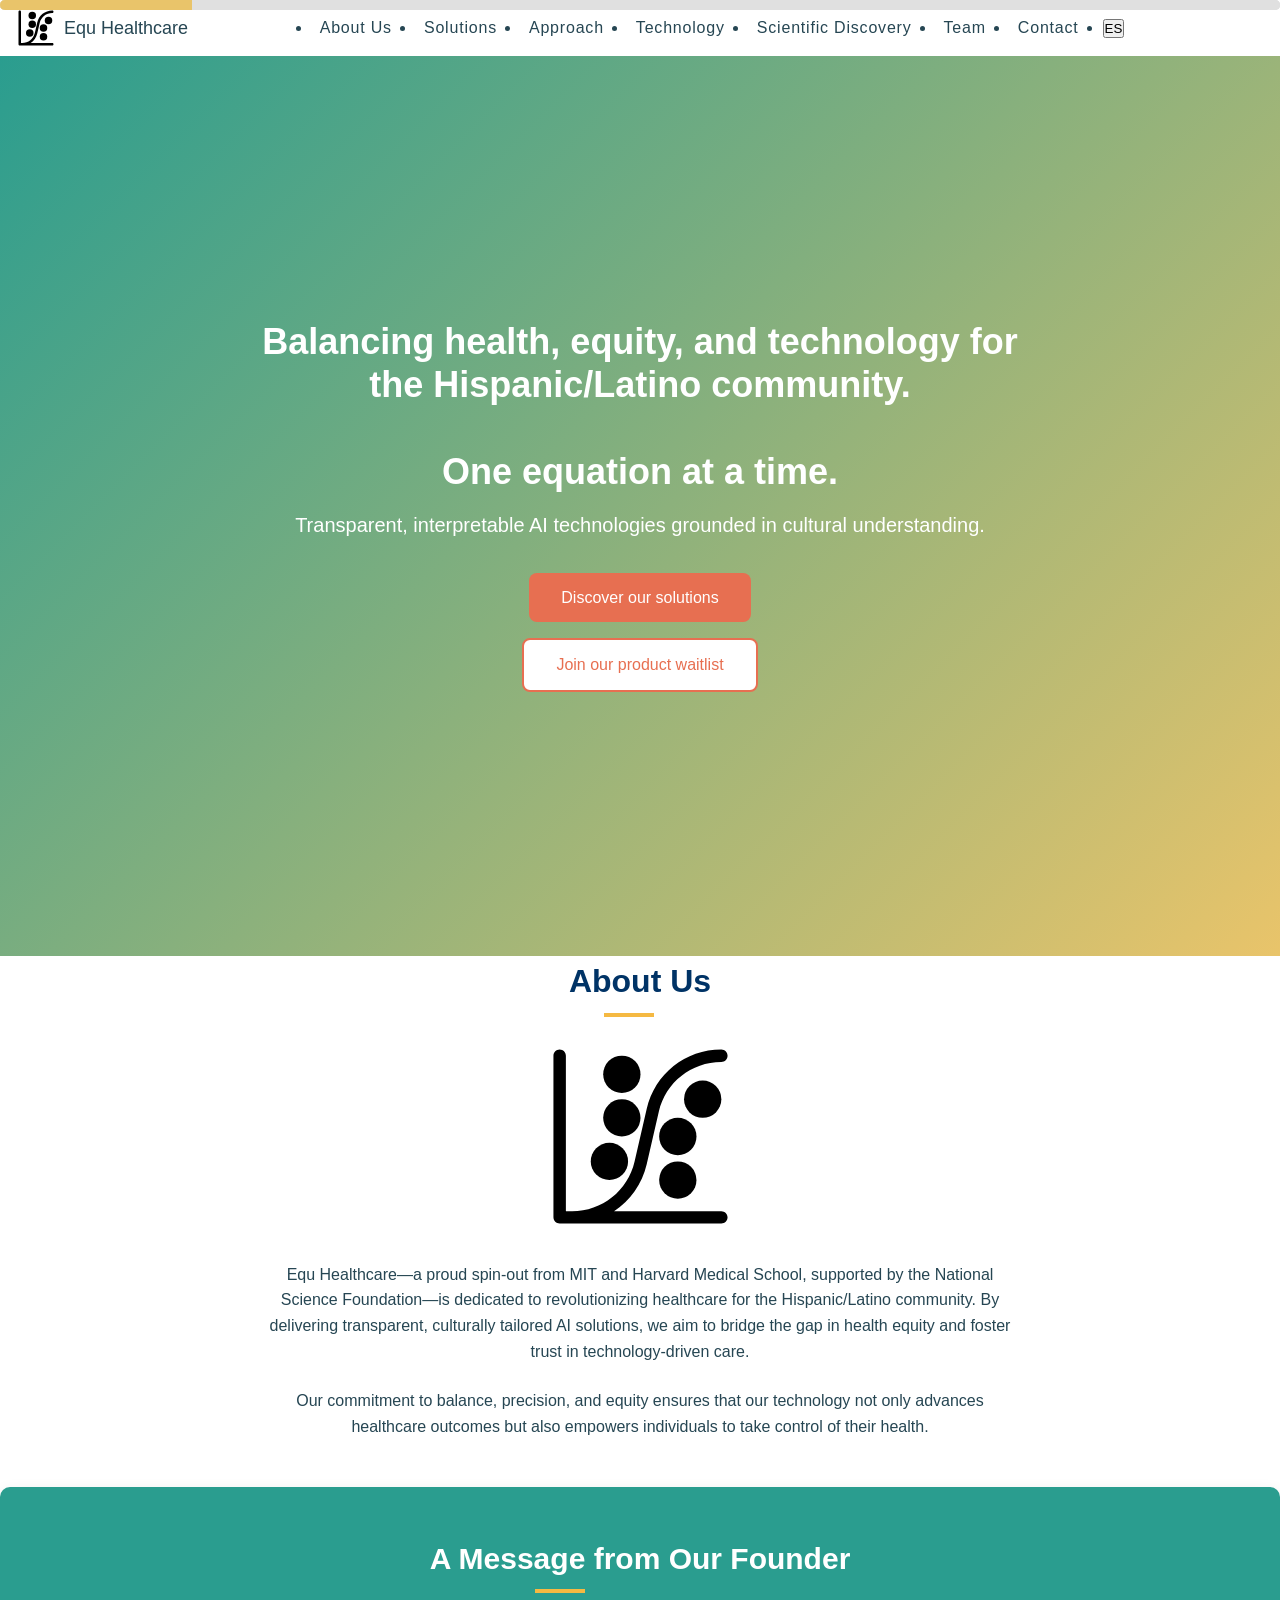
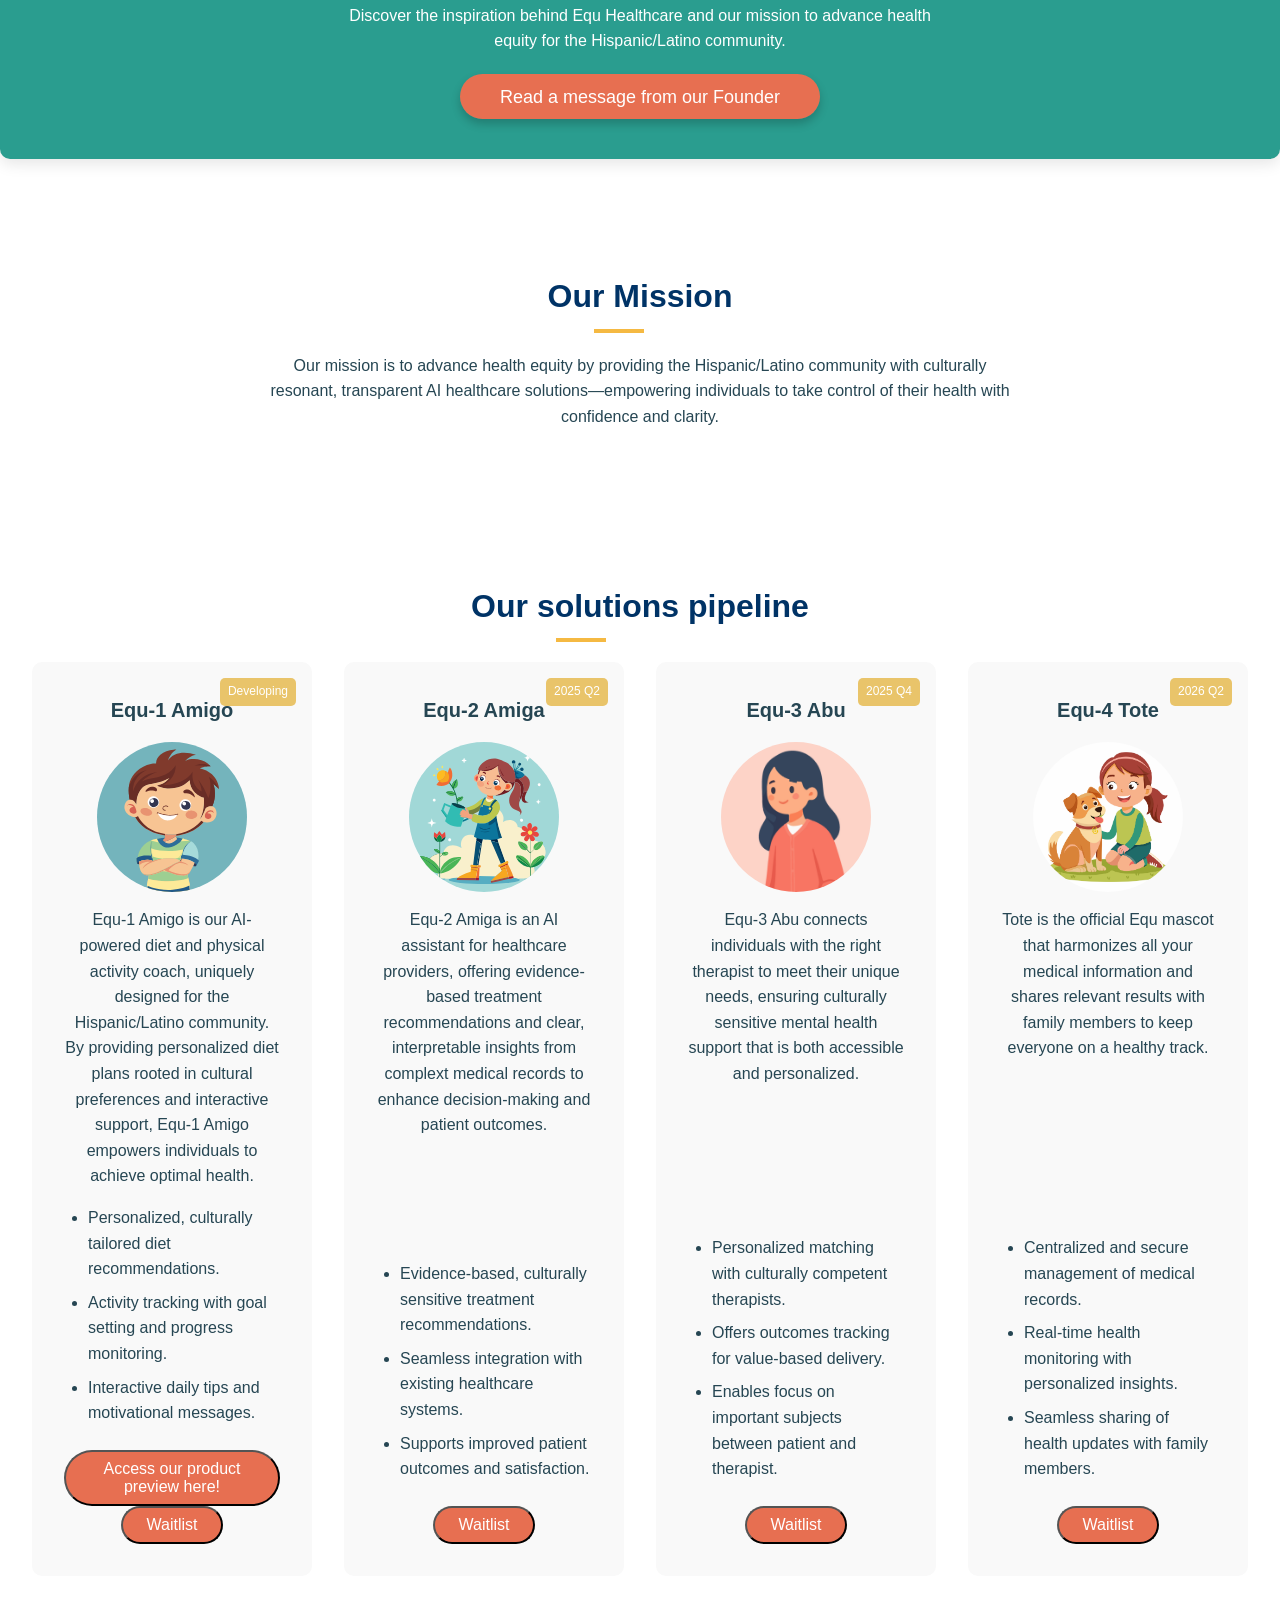
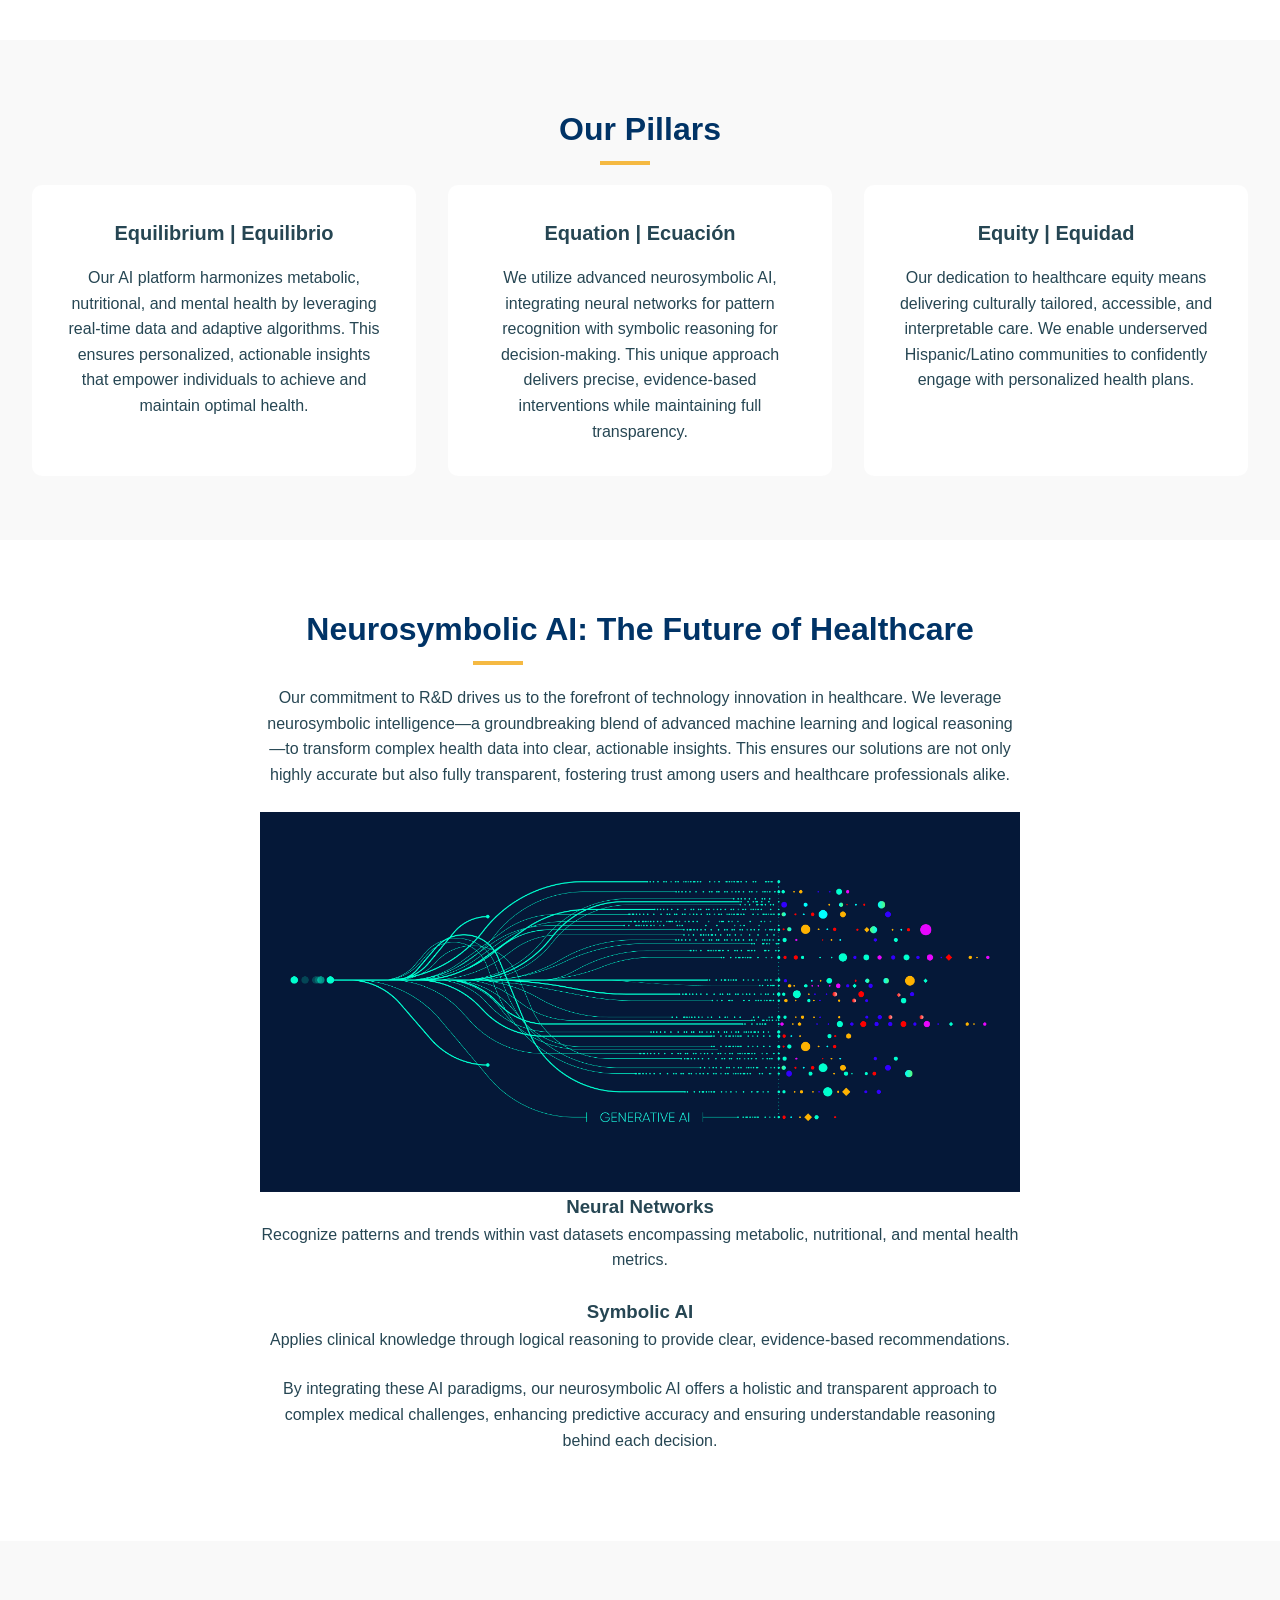
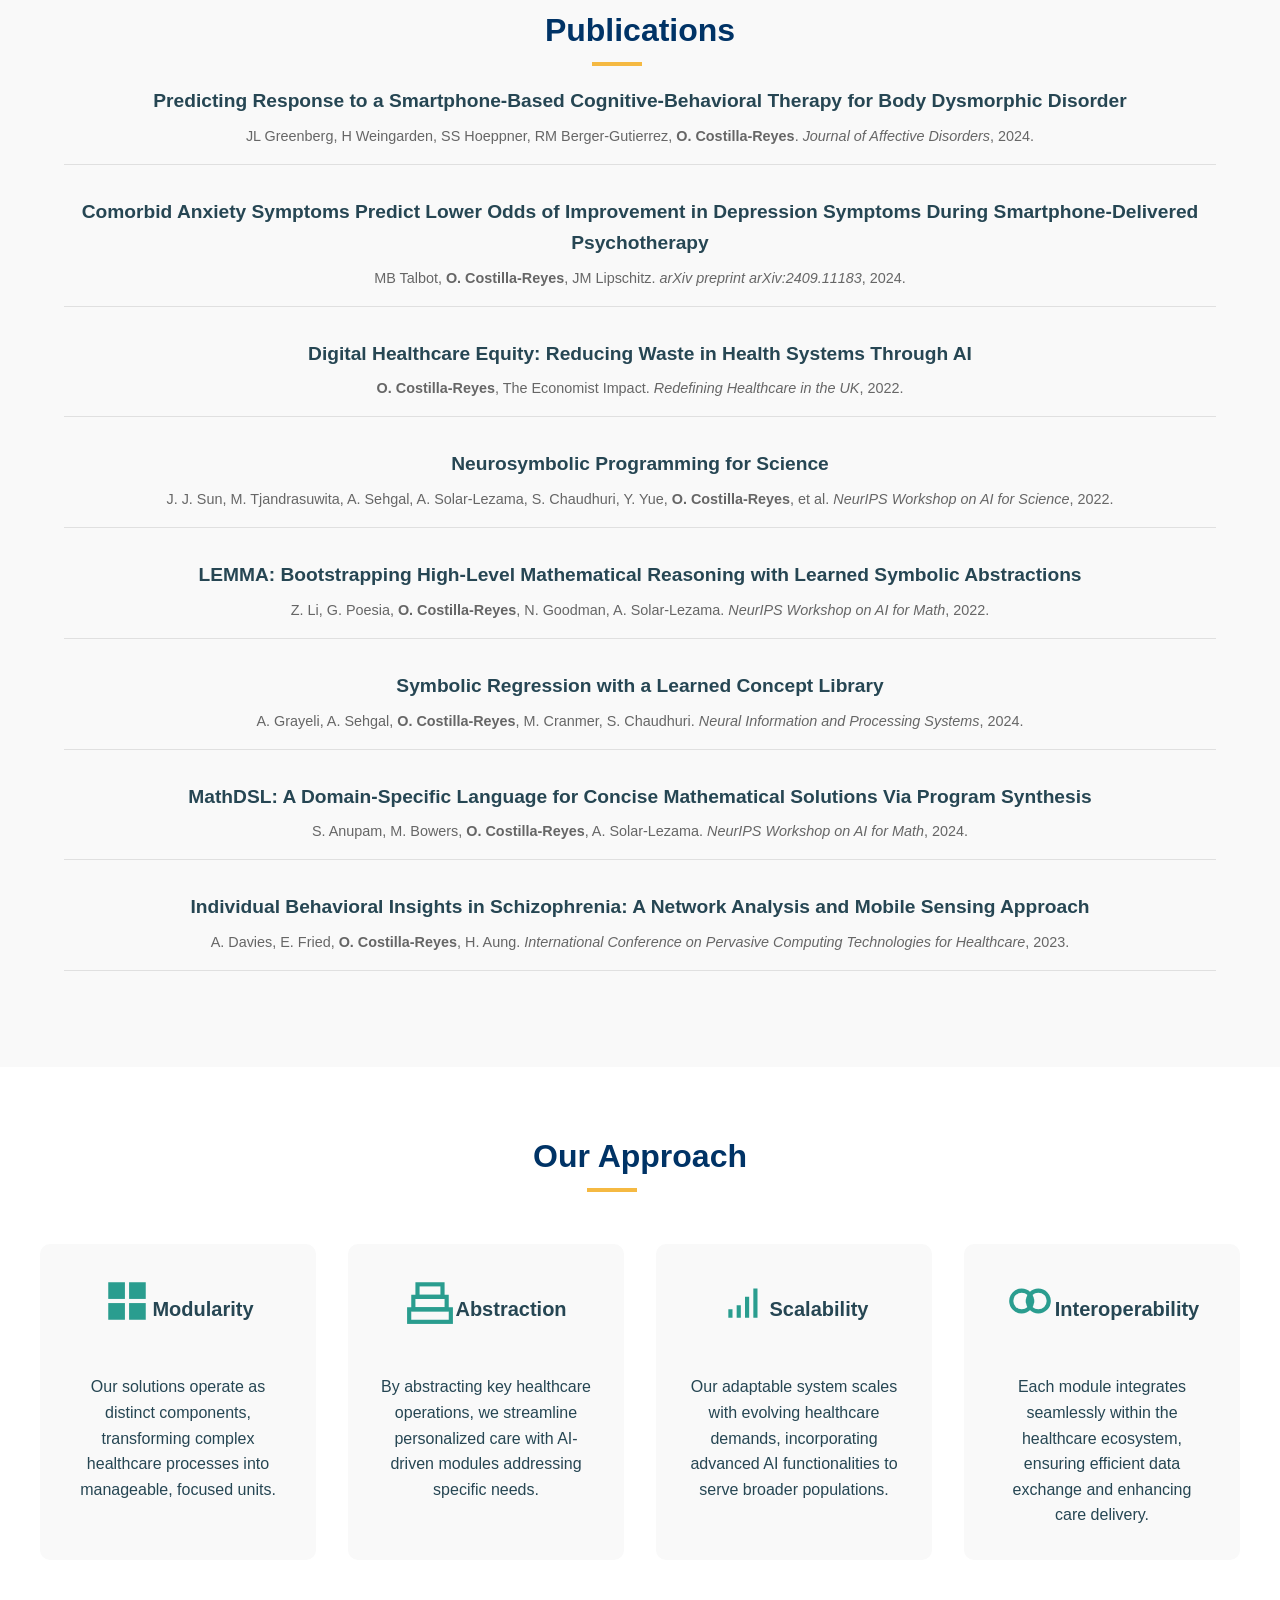
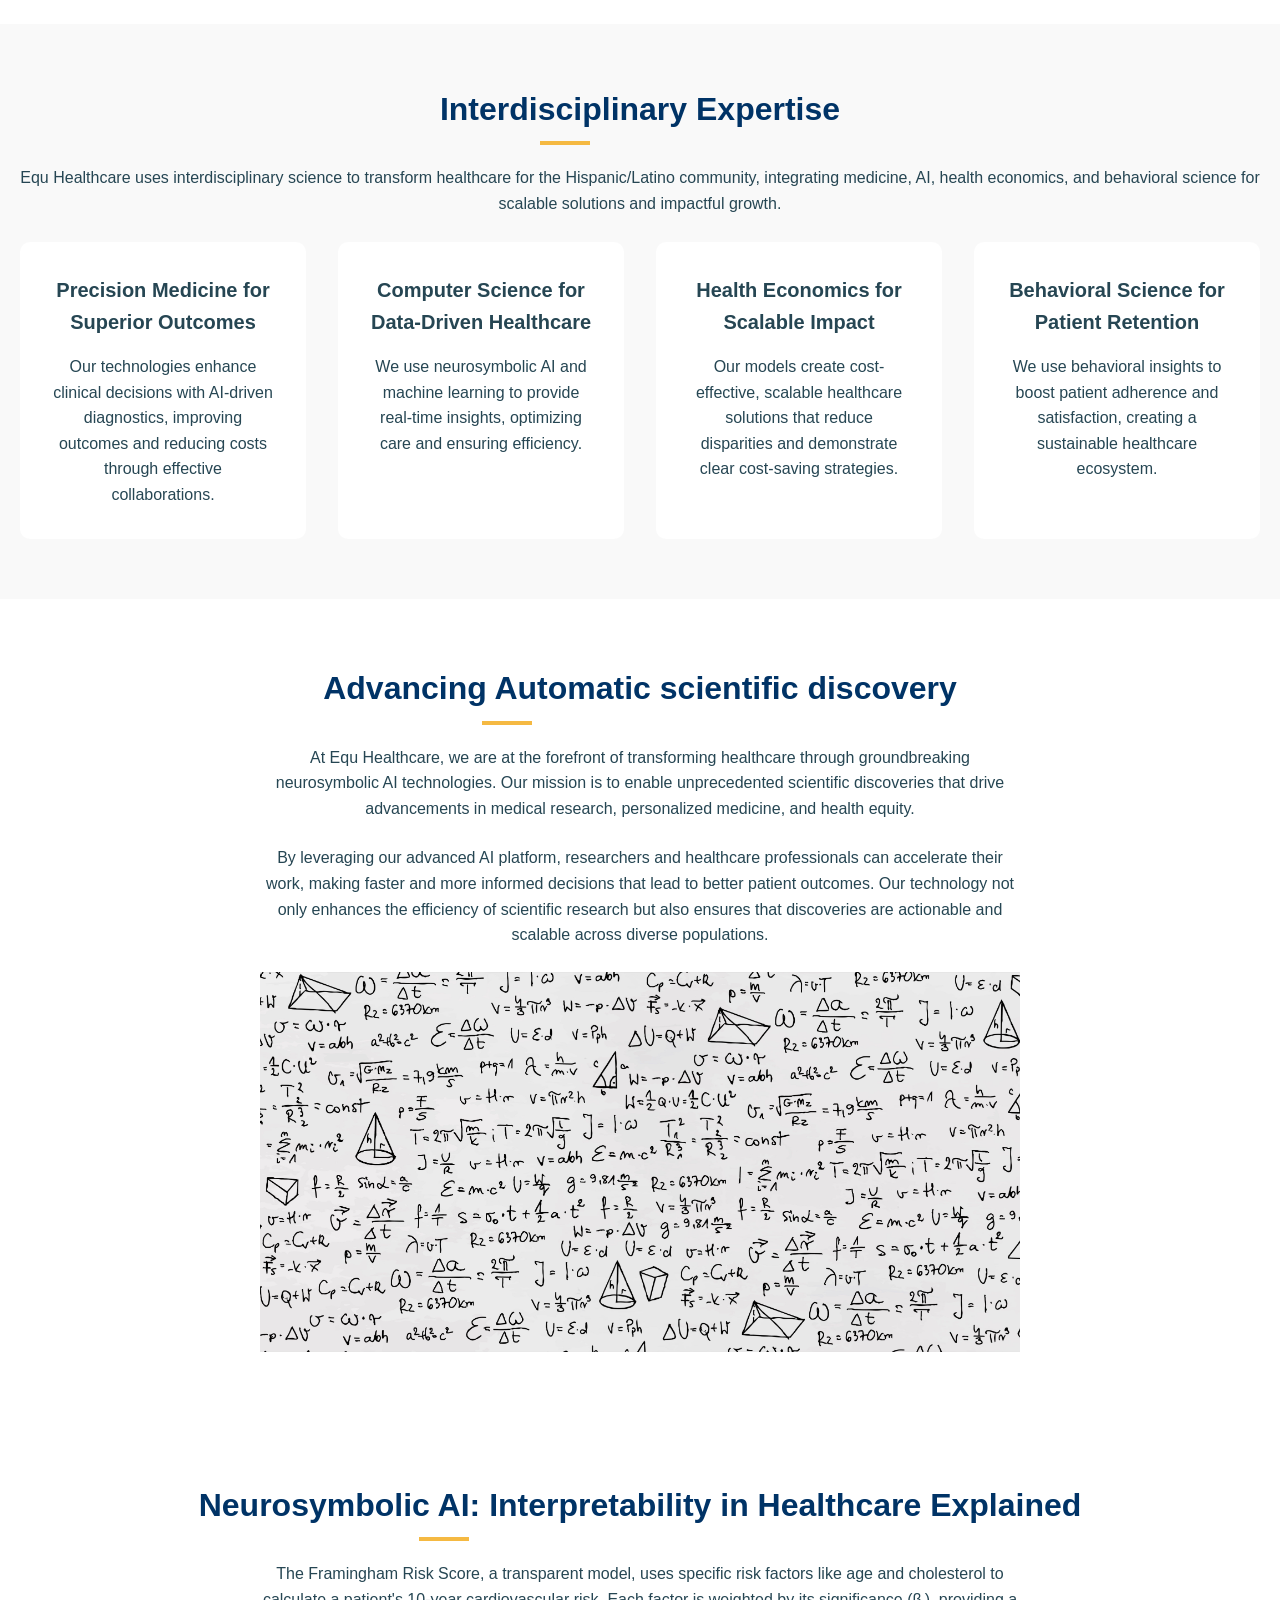
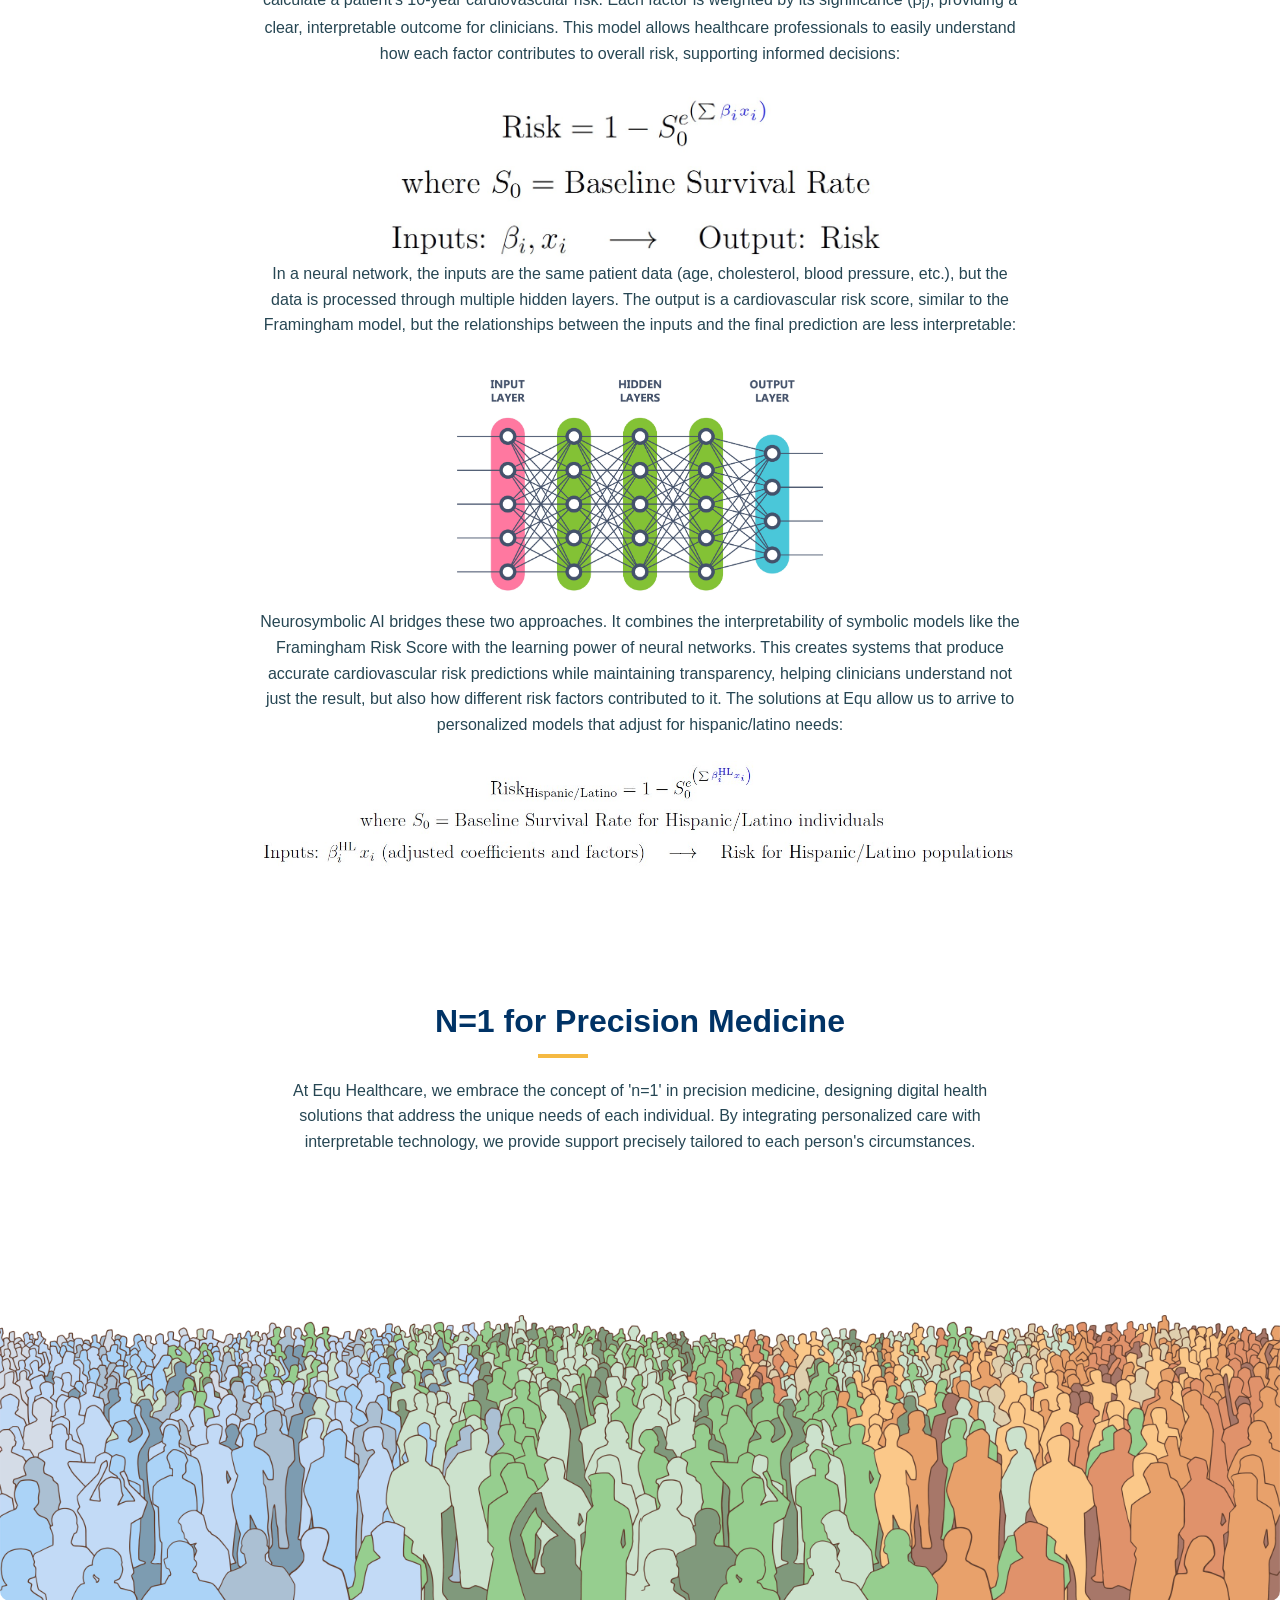
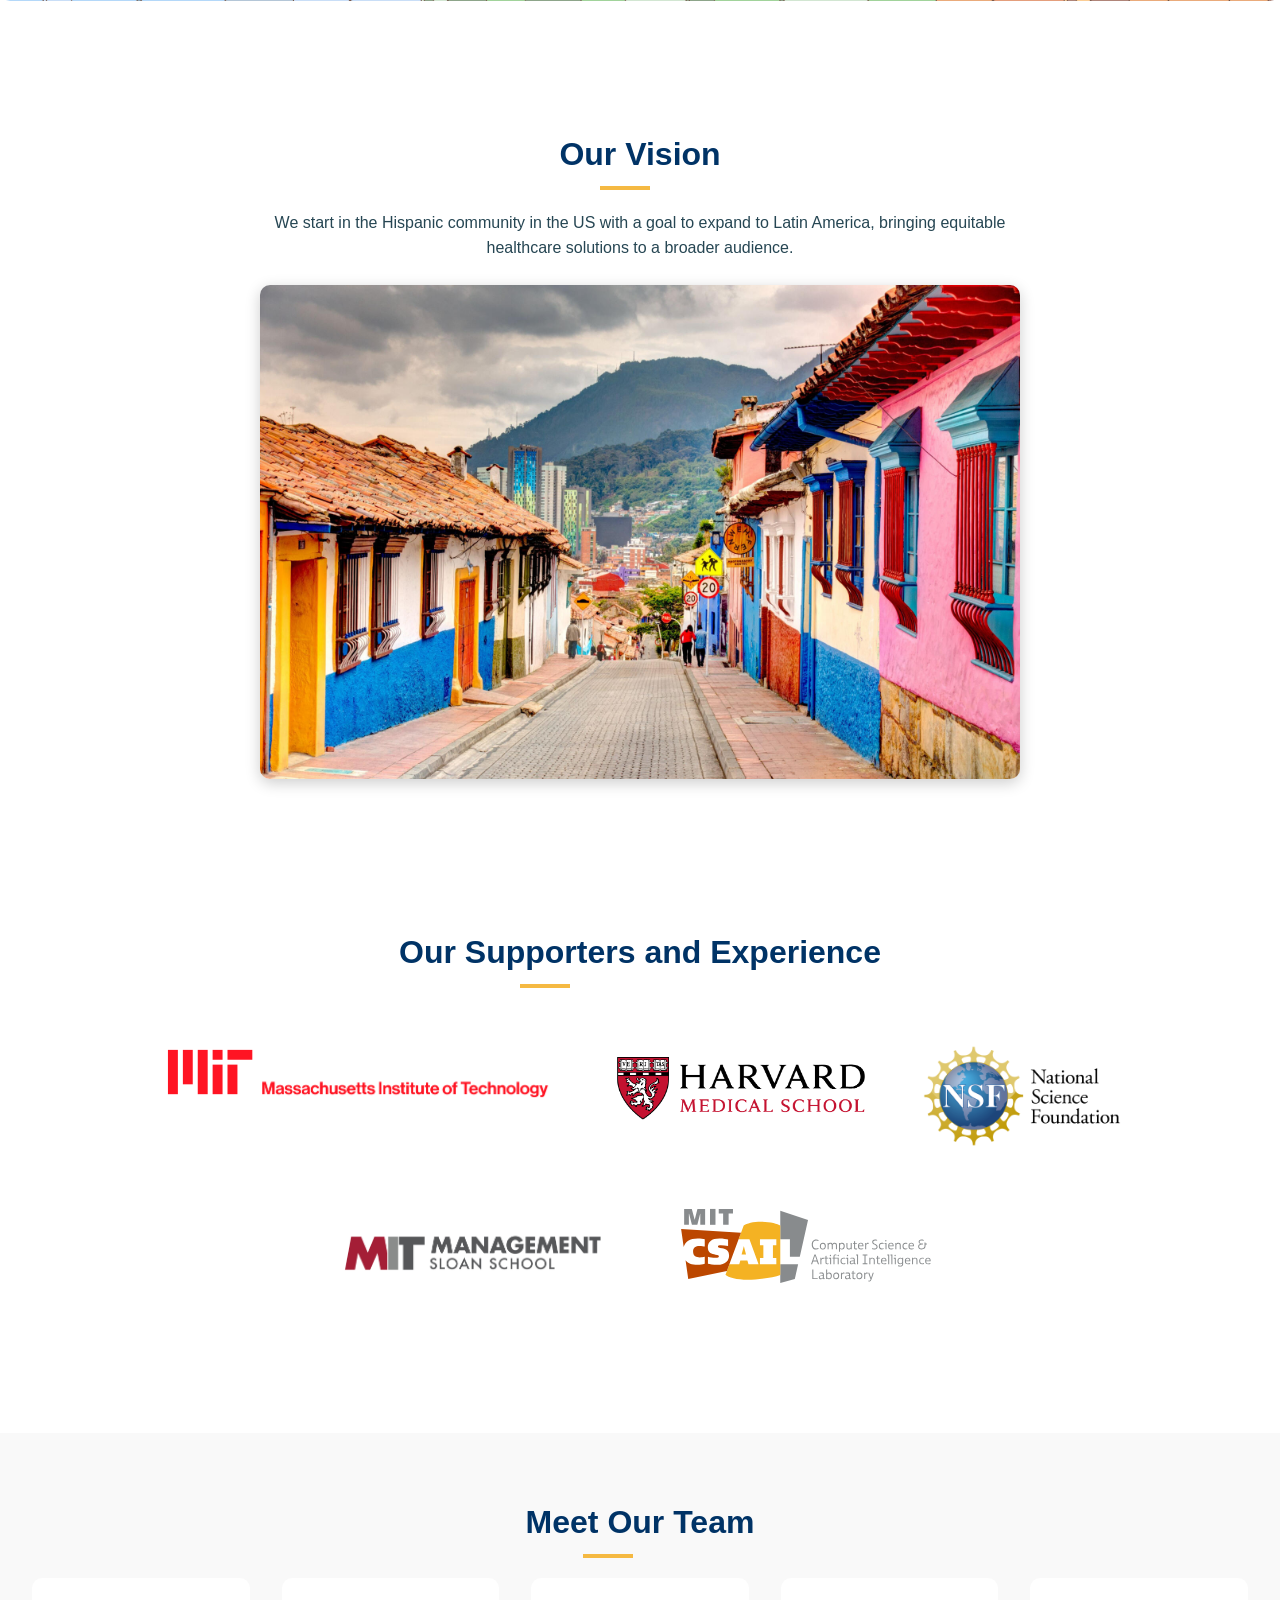
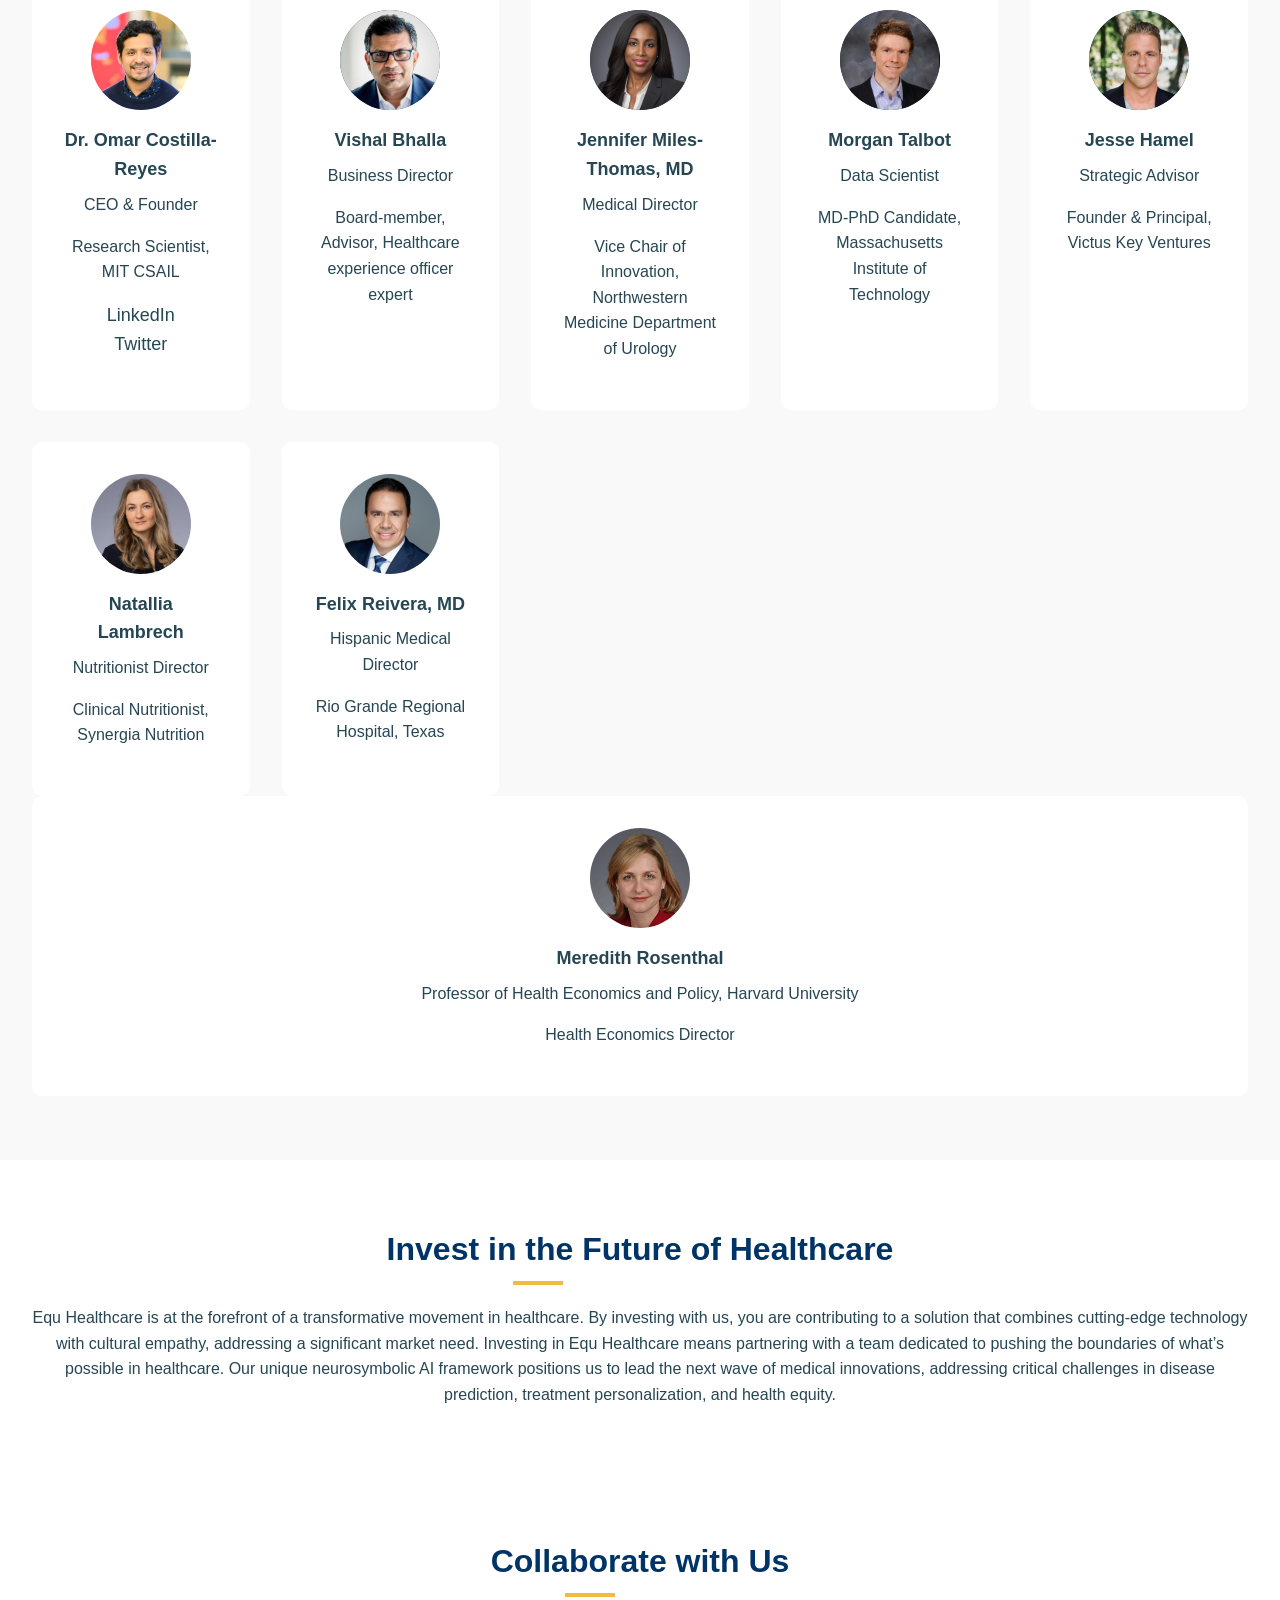
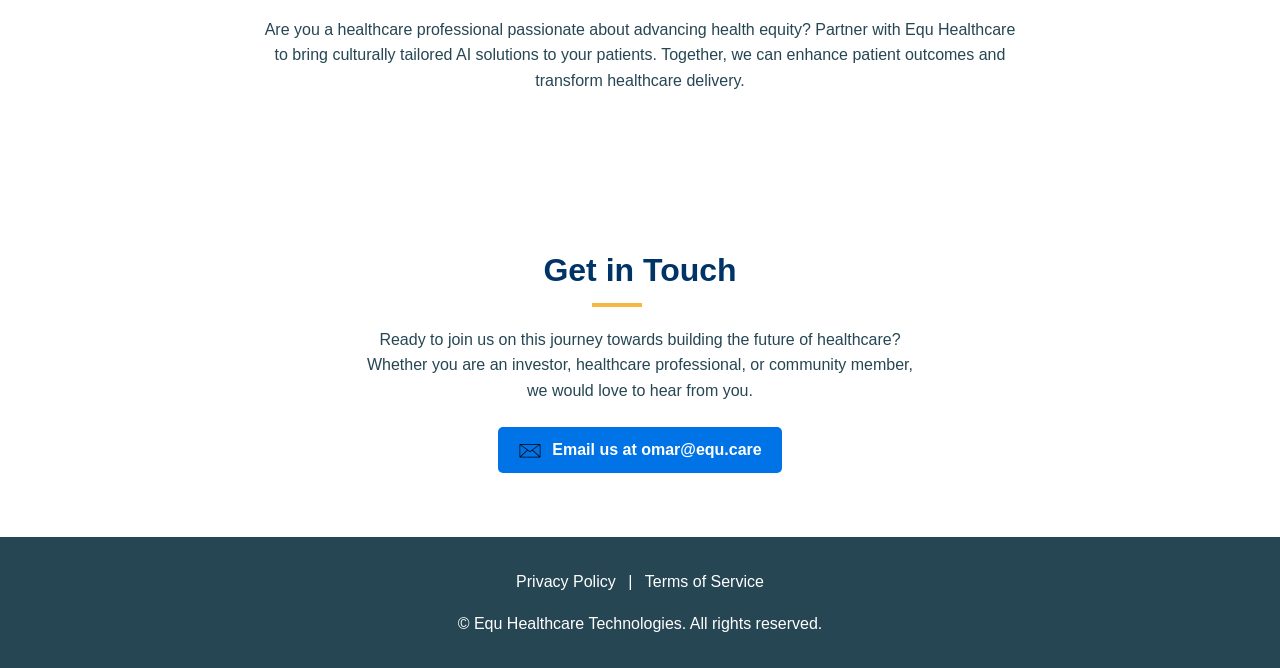
==== commit 9d00b594: "Update index.html" ====
--- a/index.html
+++ b/index.html
@@ -678,6 +678,8 @@
             <p data-key="team_member_meredith_position1">Health Economics Director</p>
         </div>
 
+	</div>
+
     </section>
 
 			
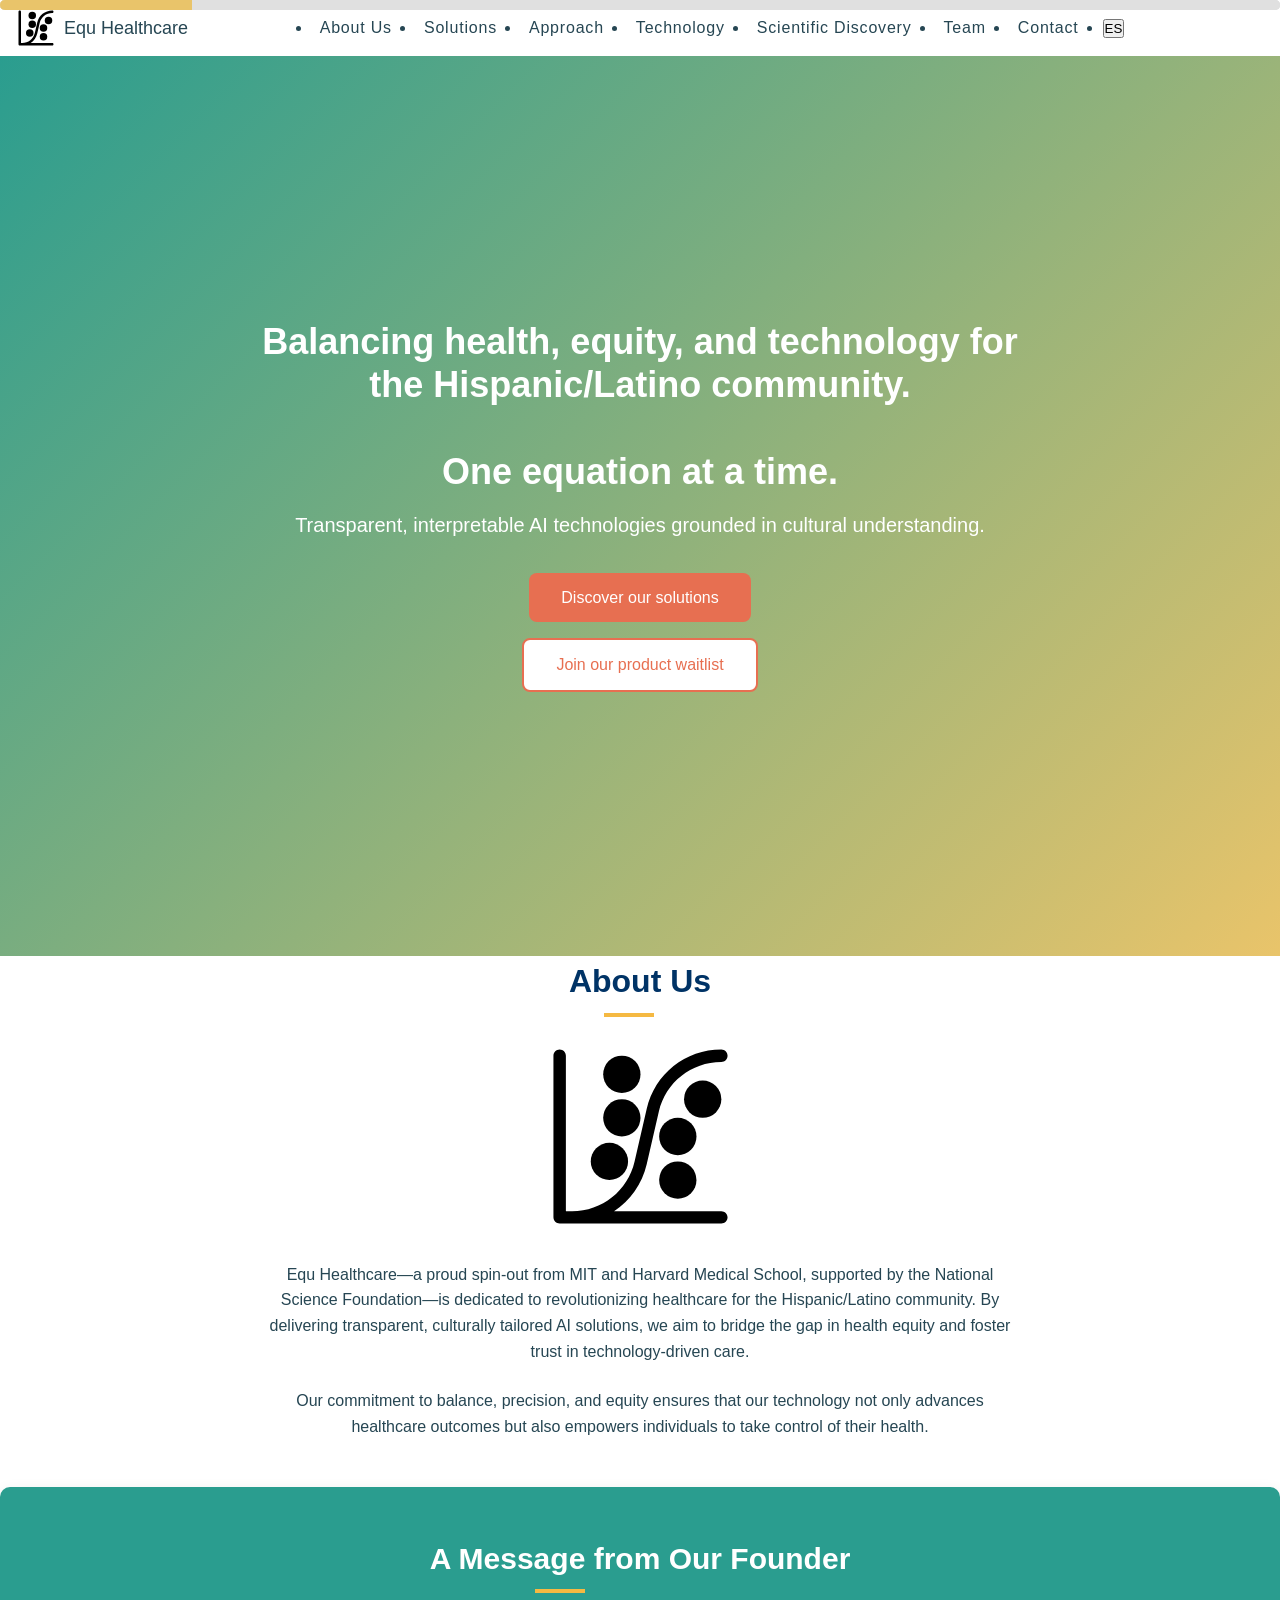
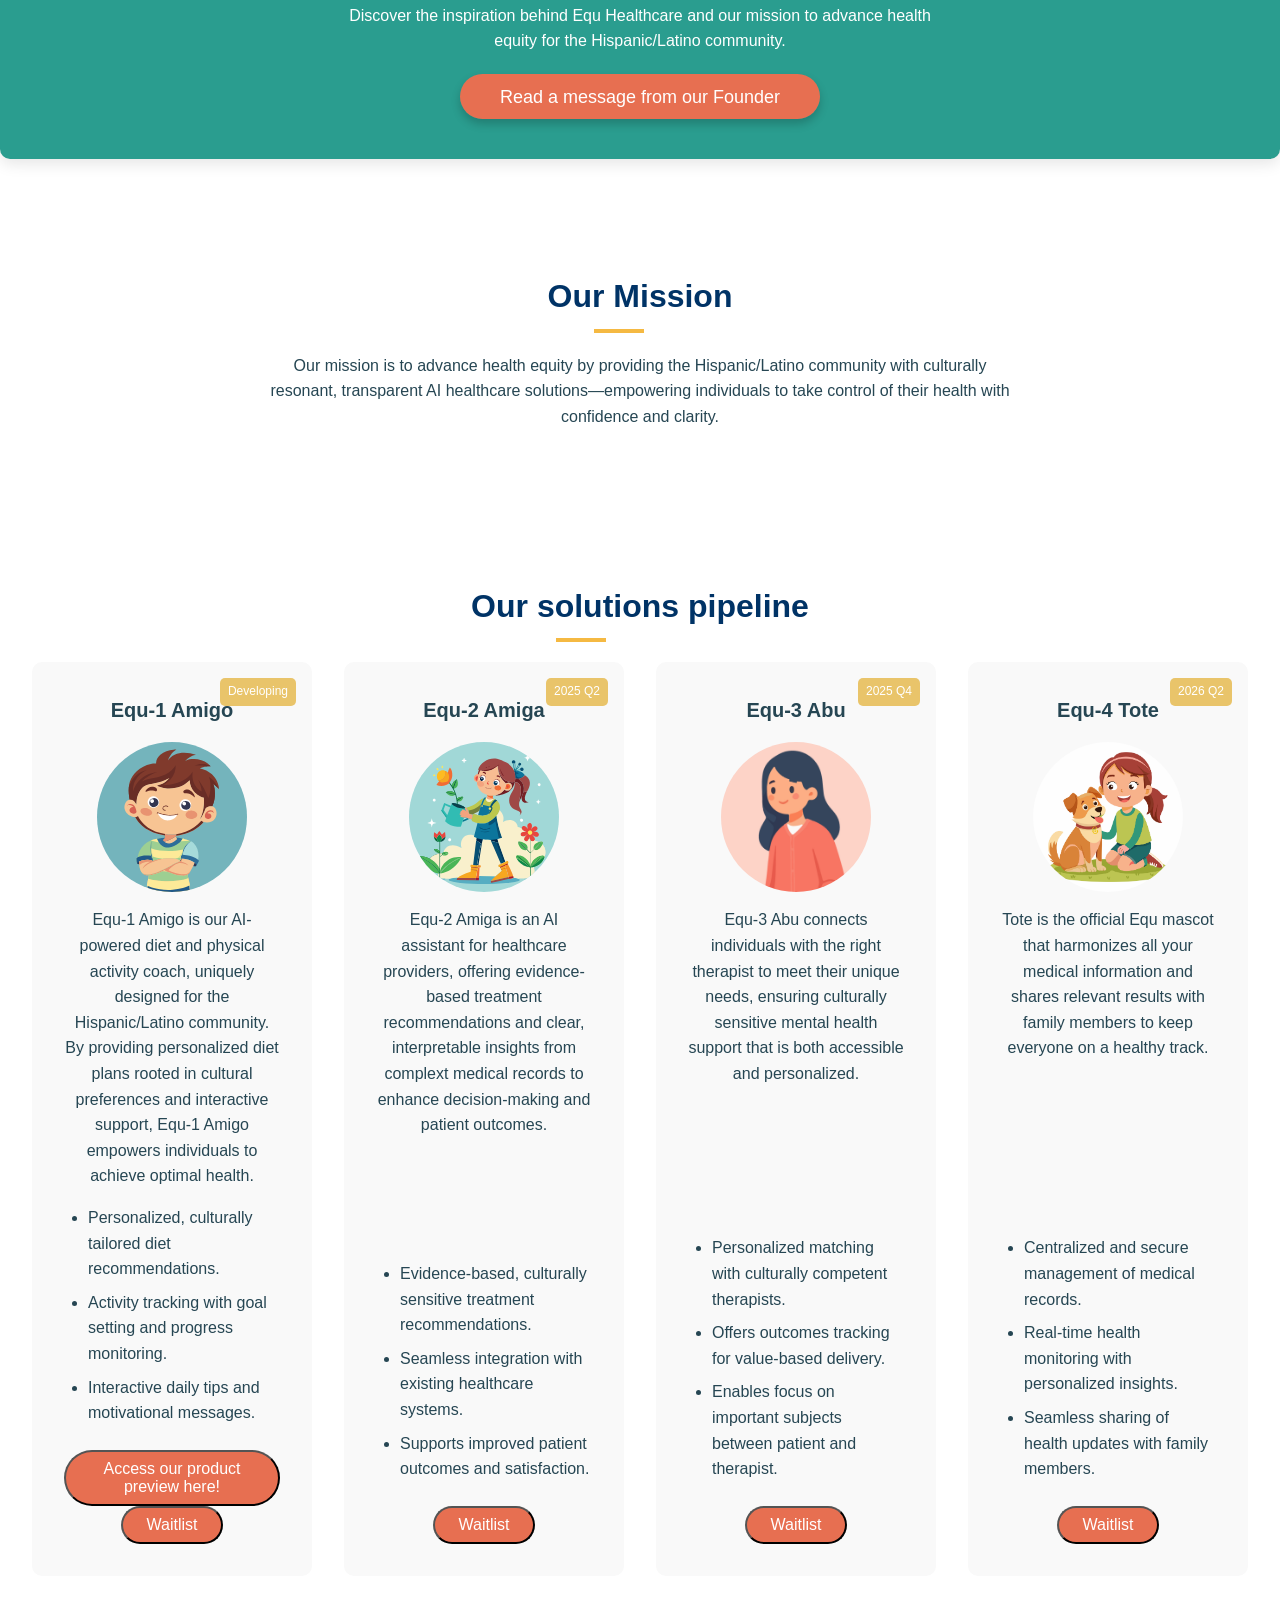
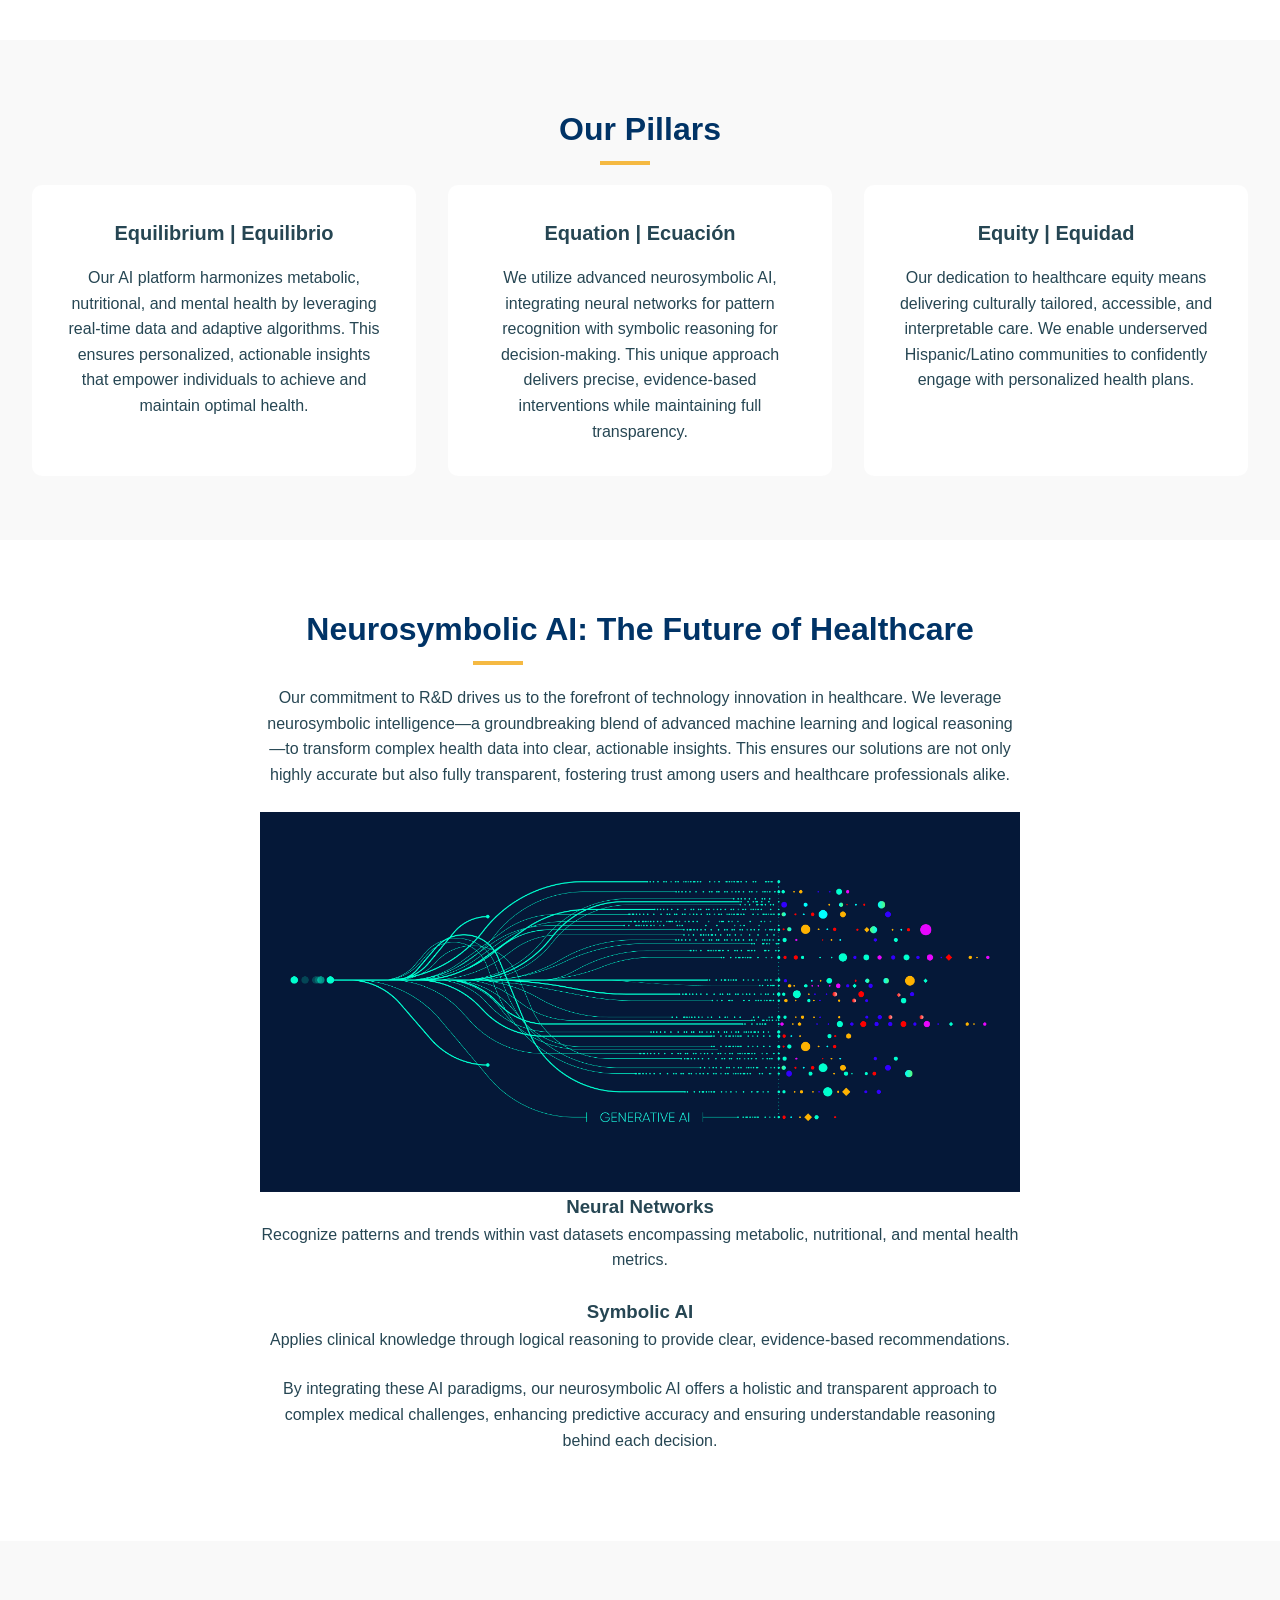
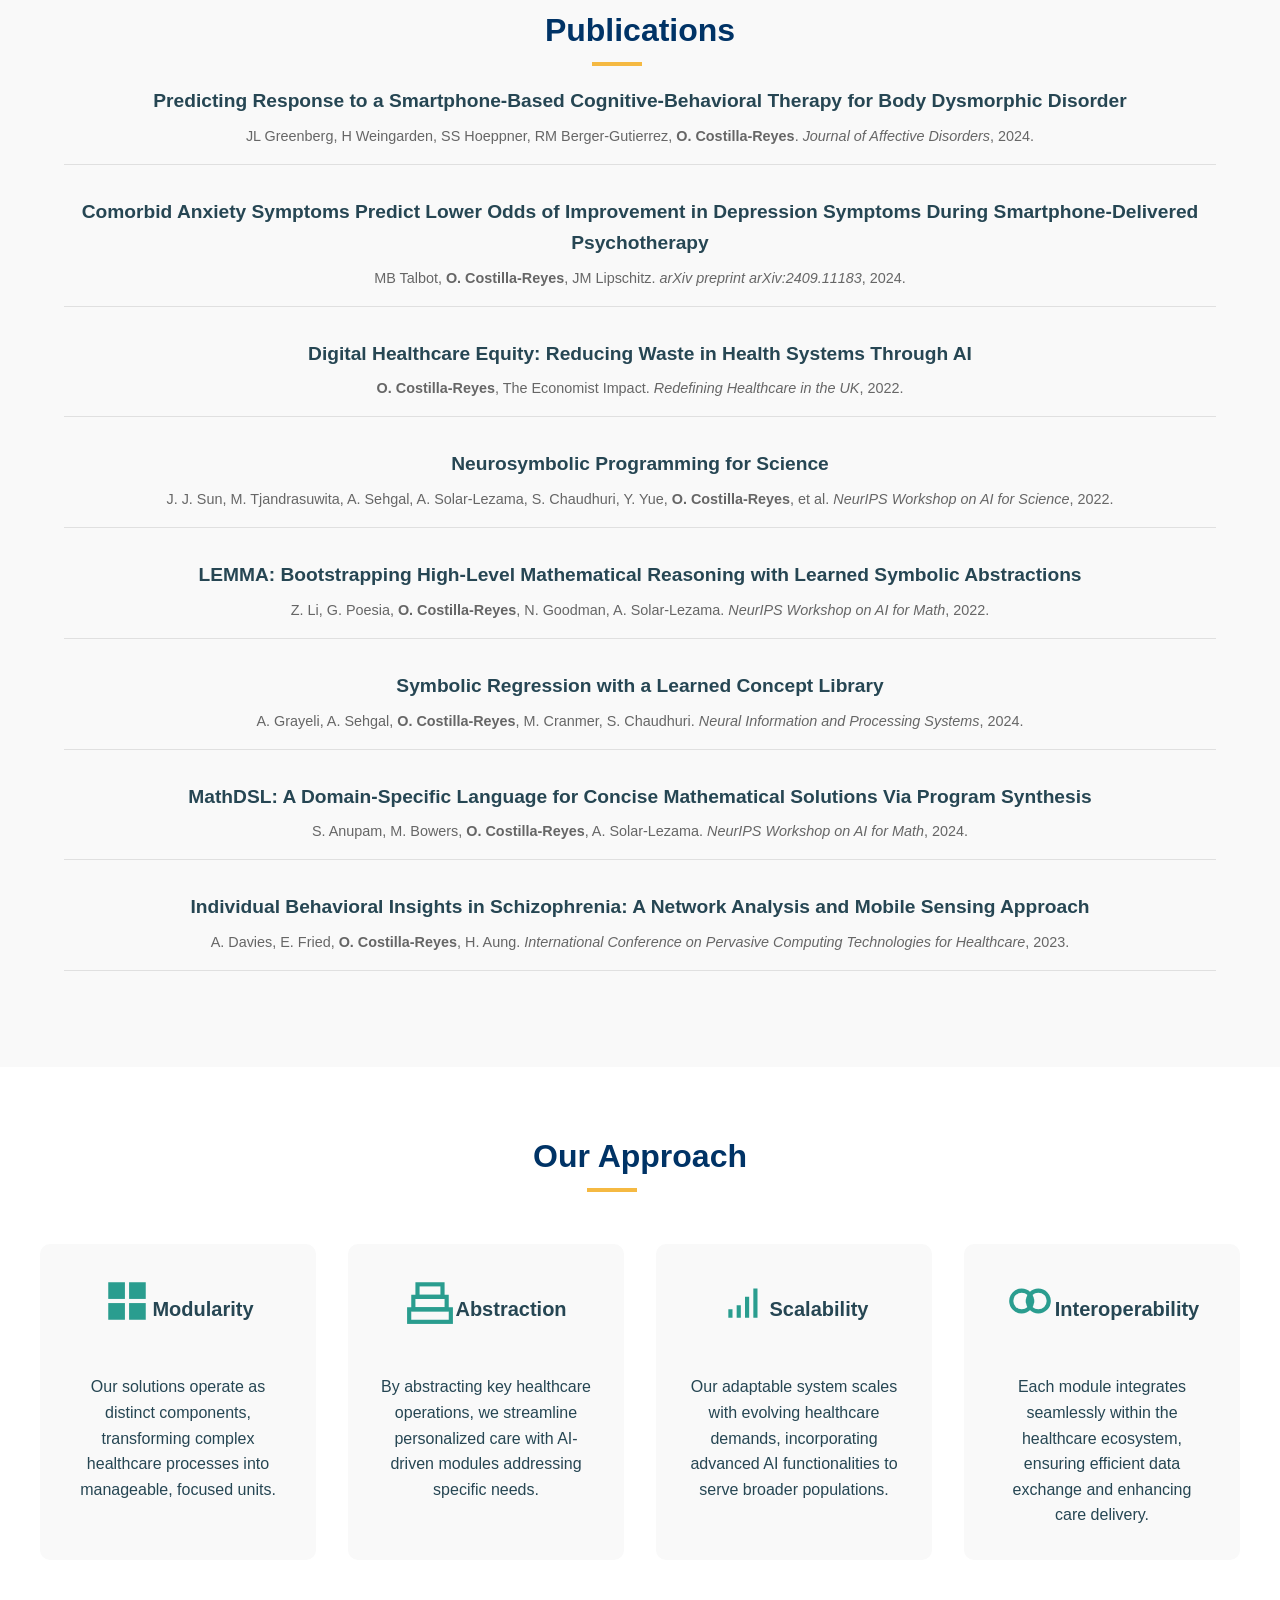
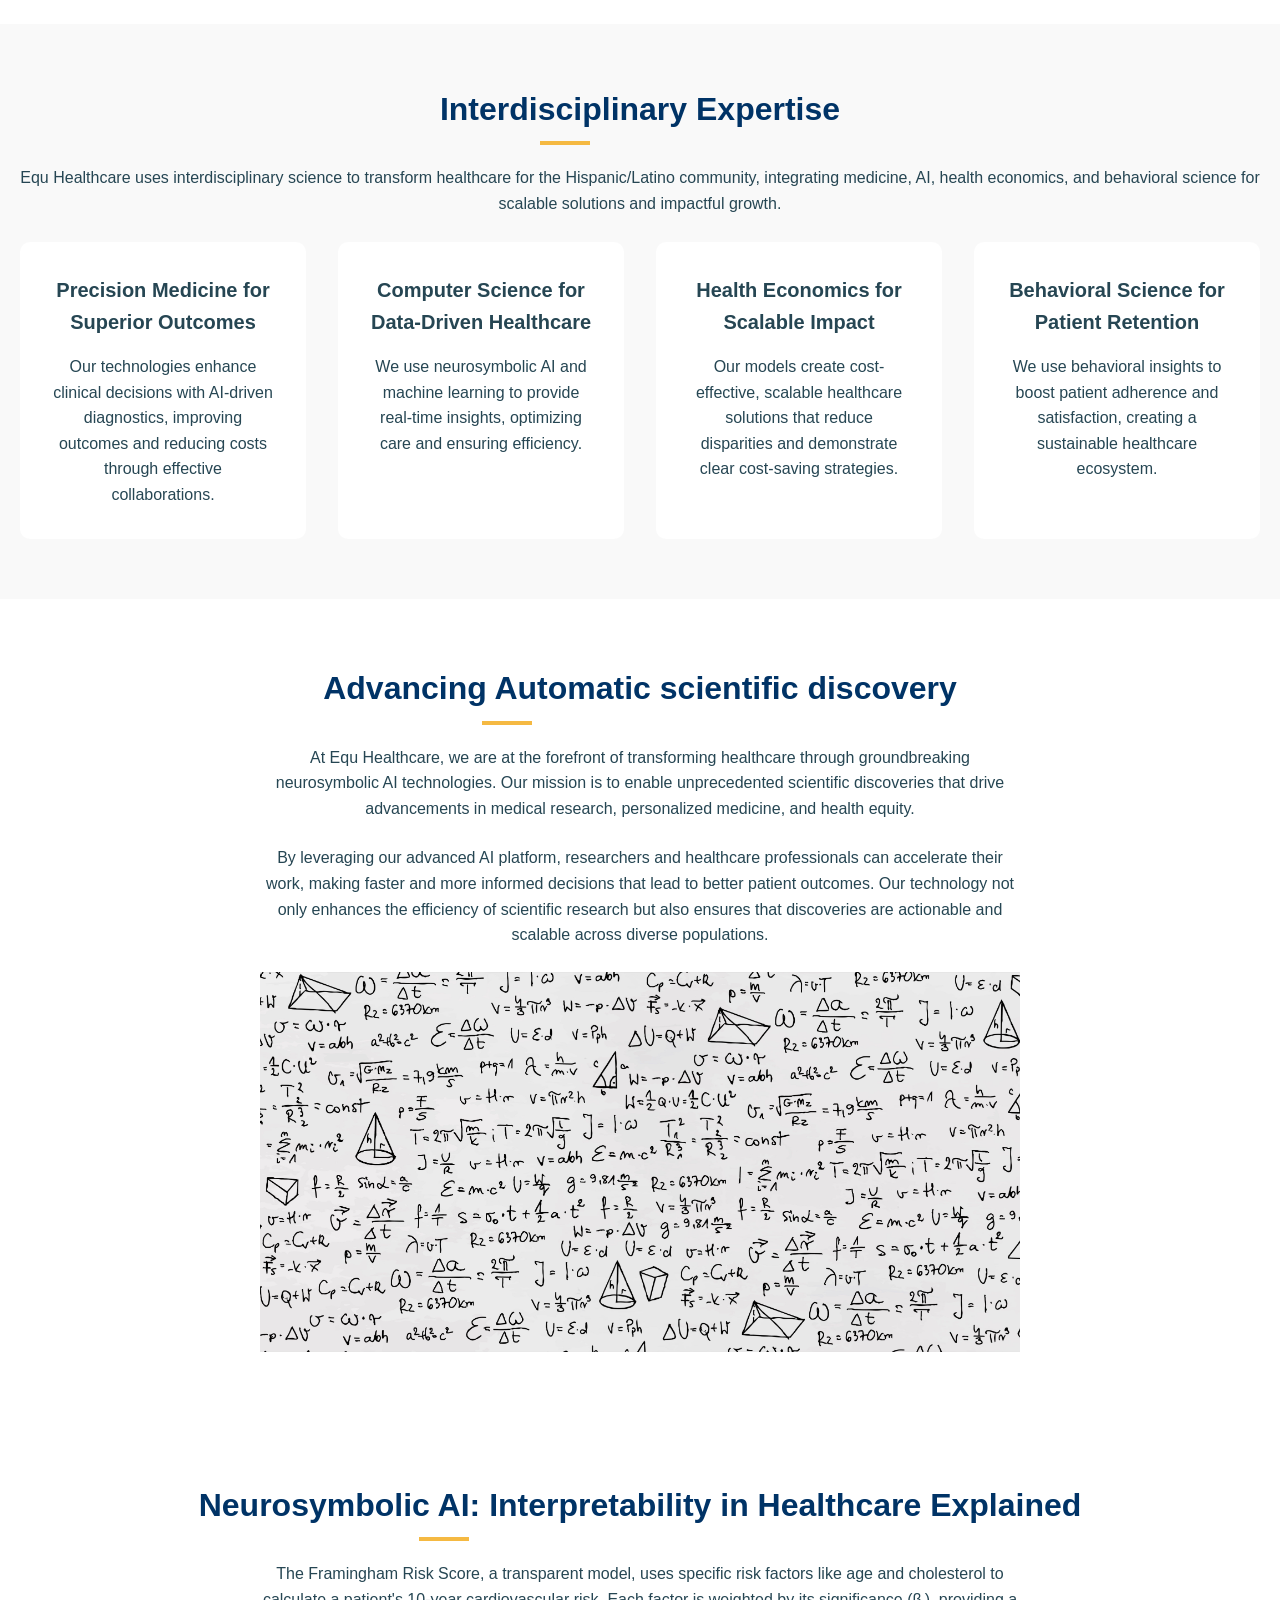
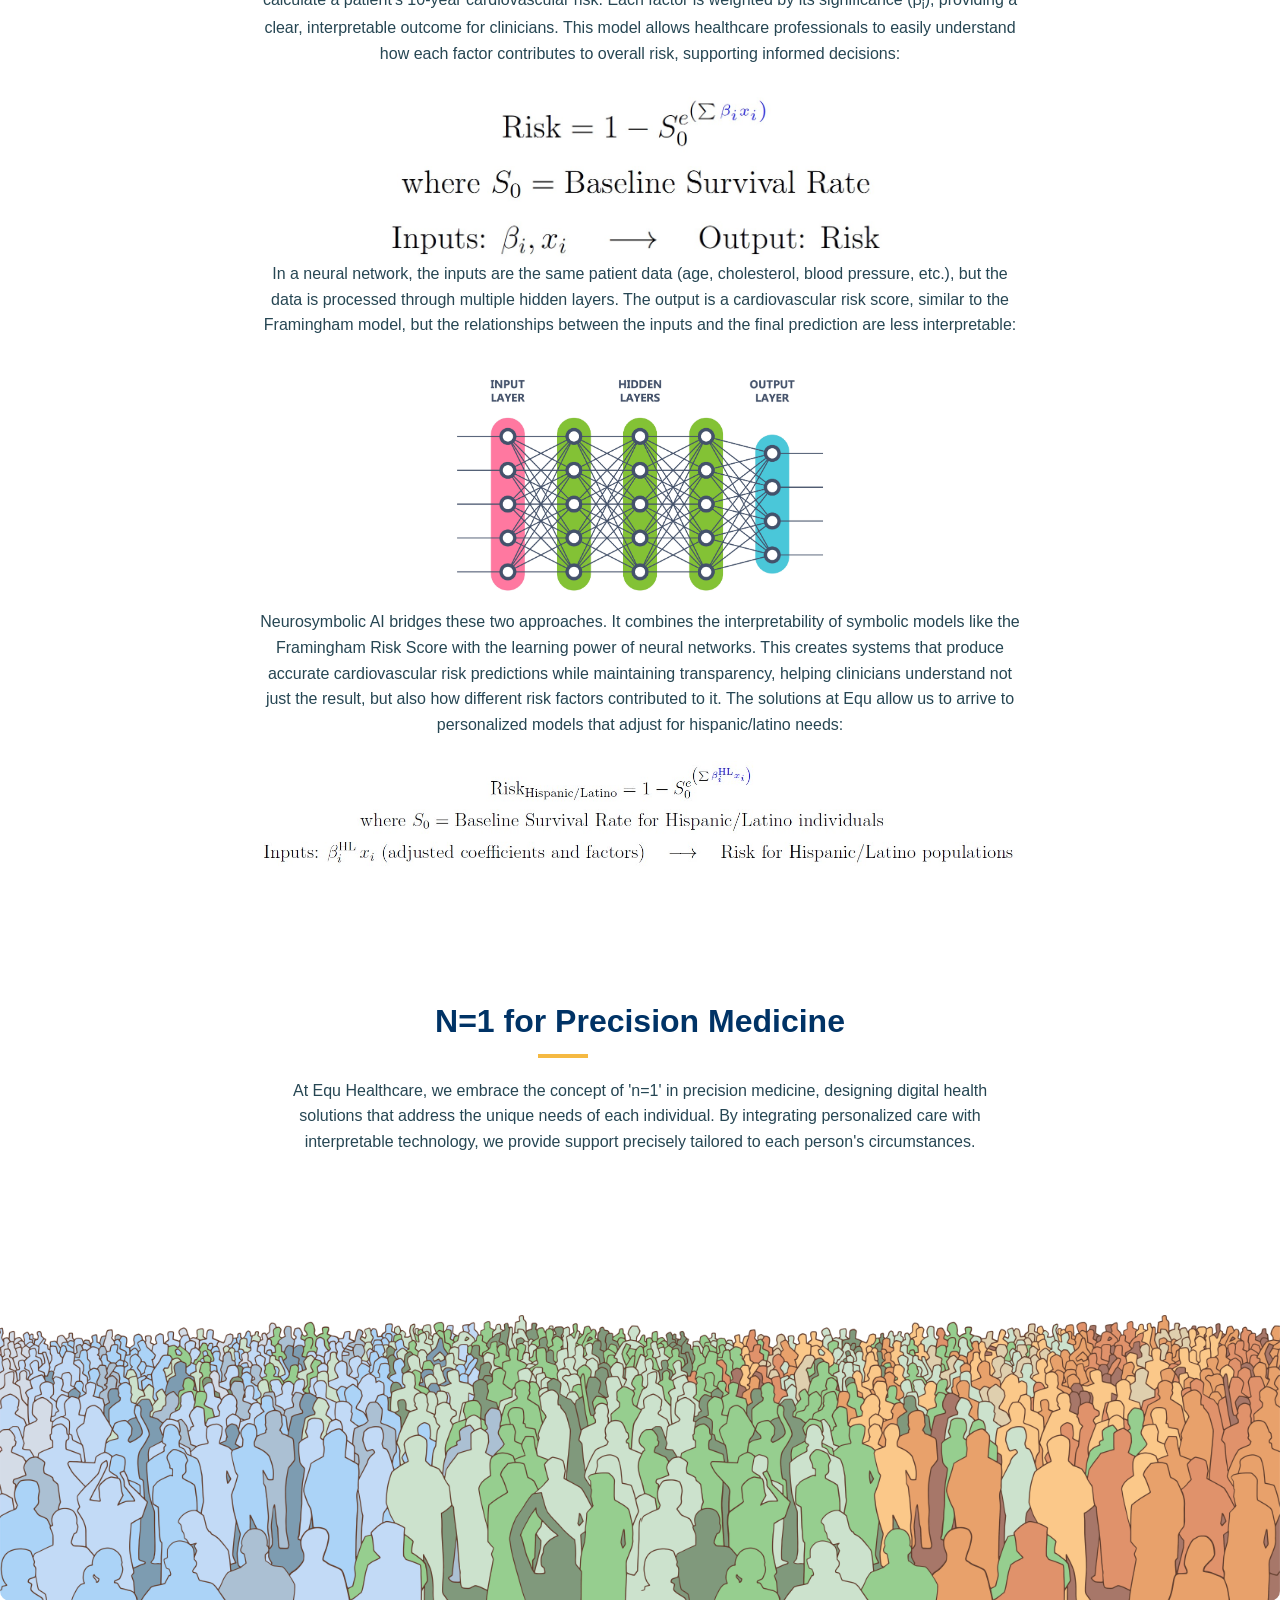
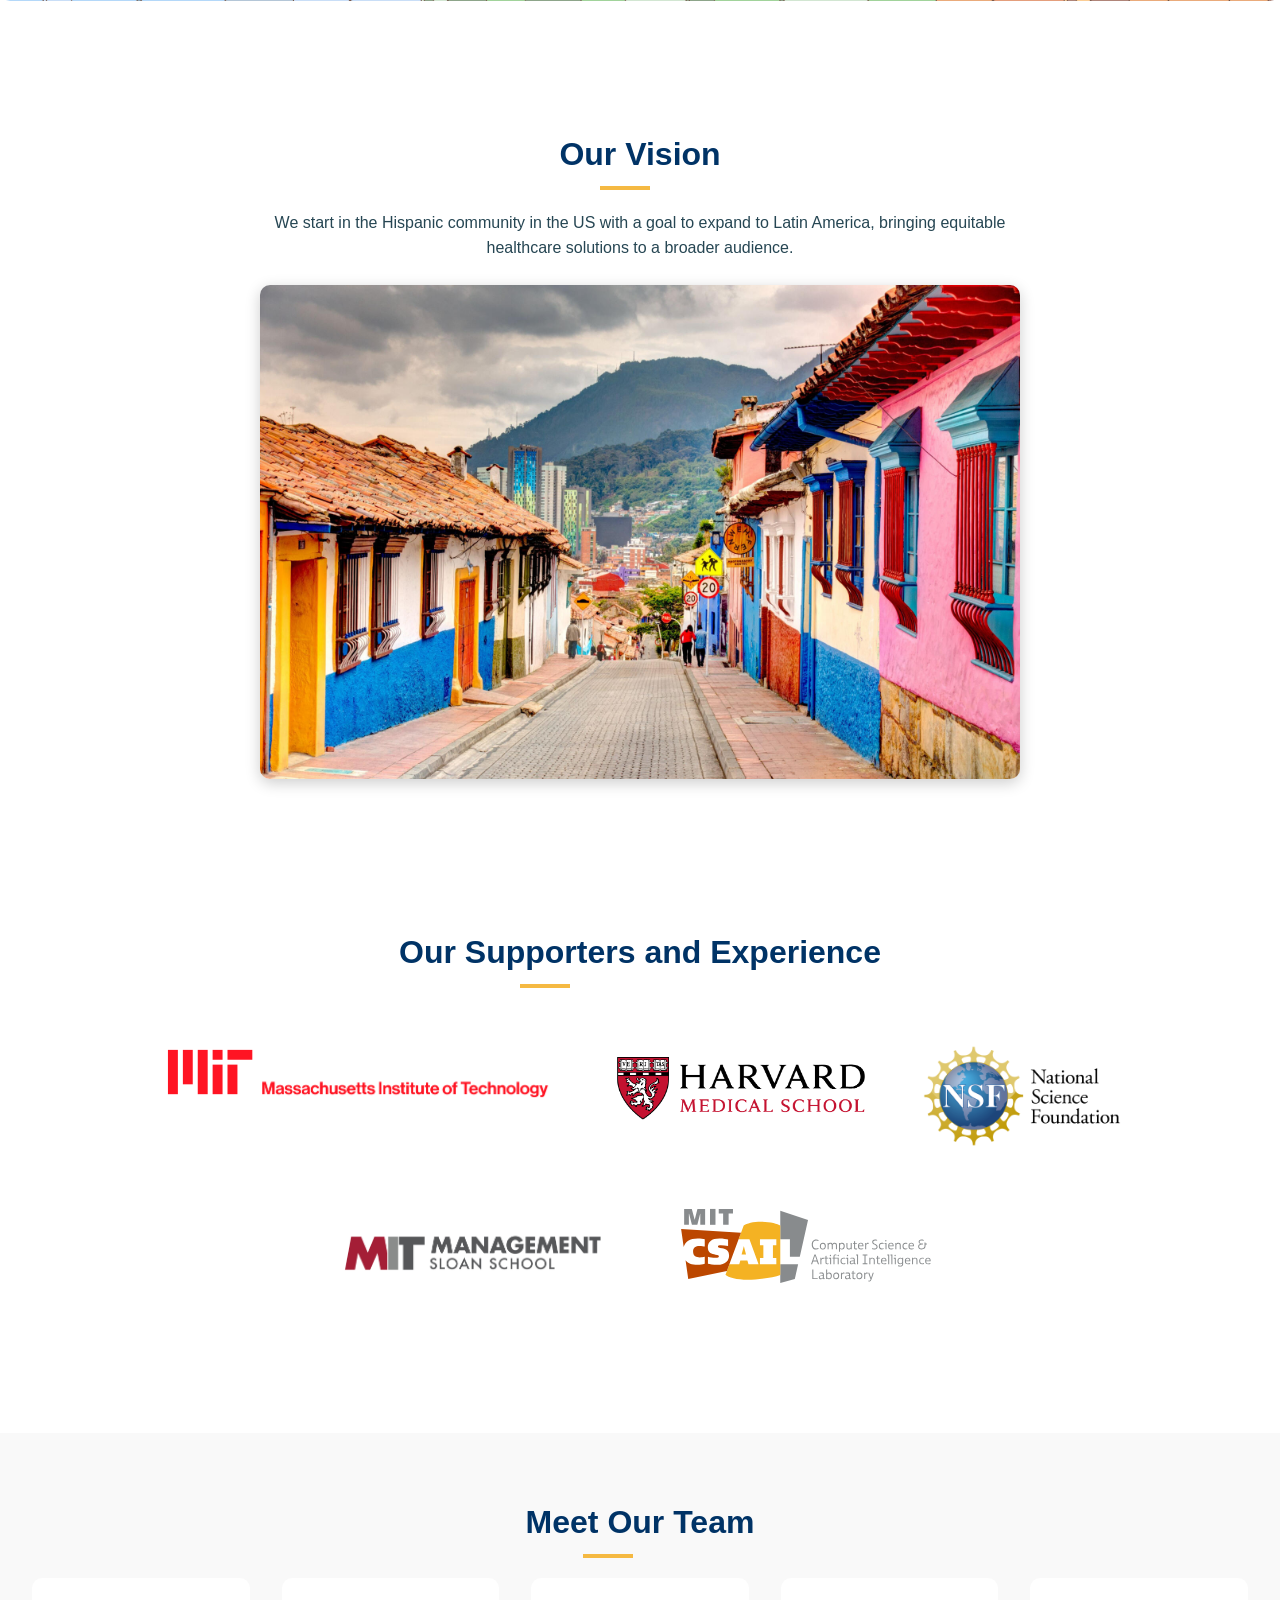
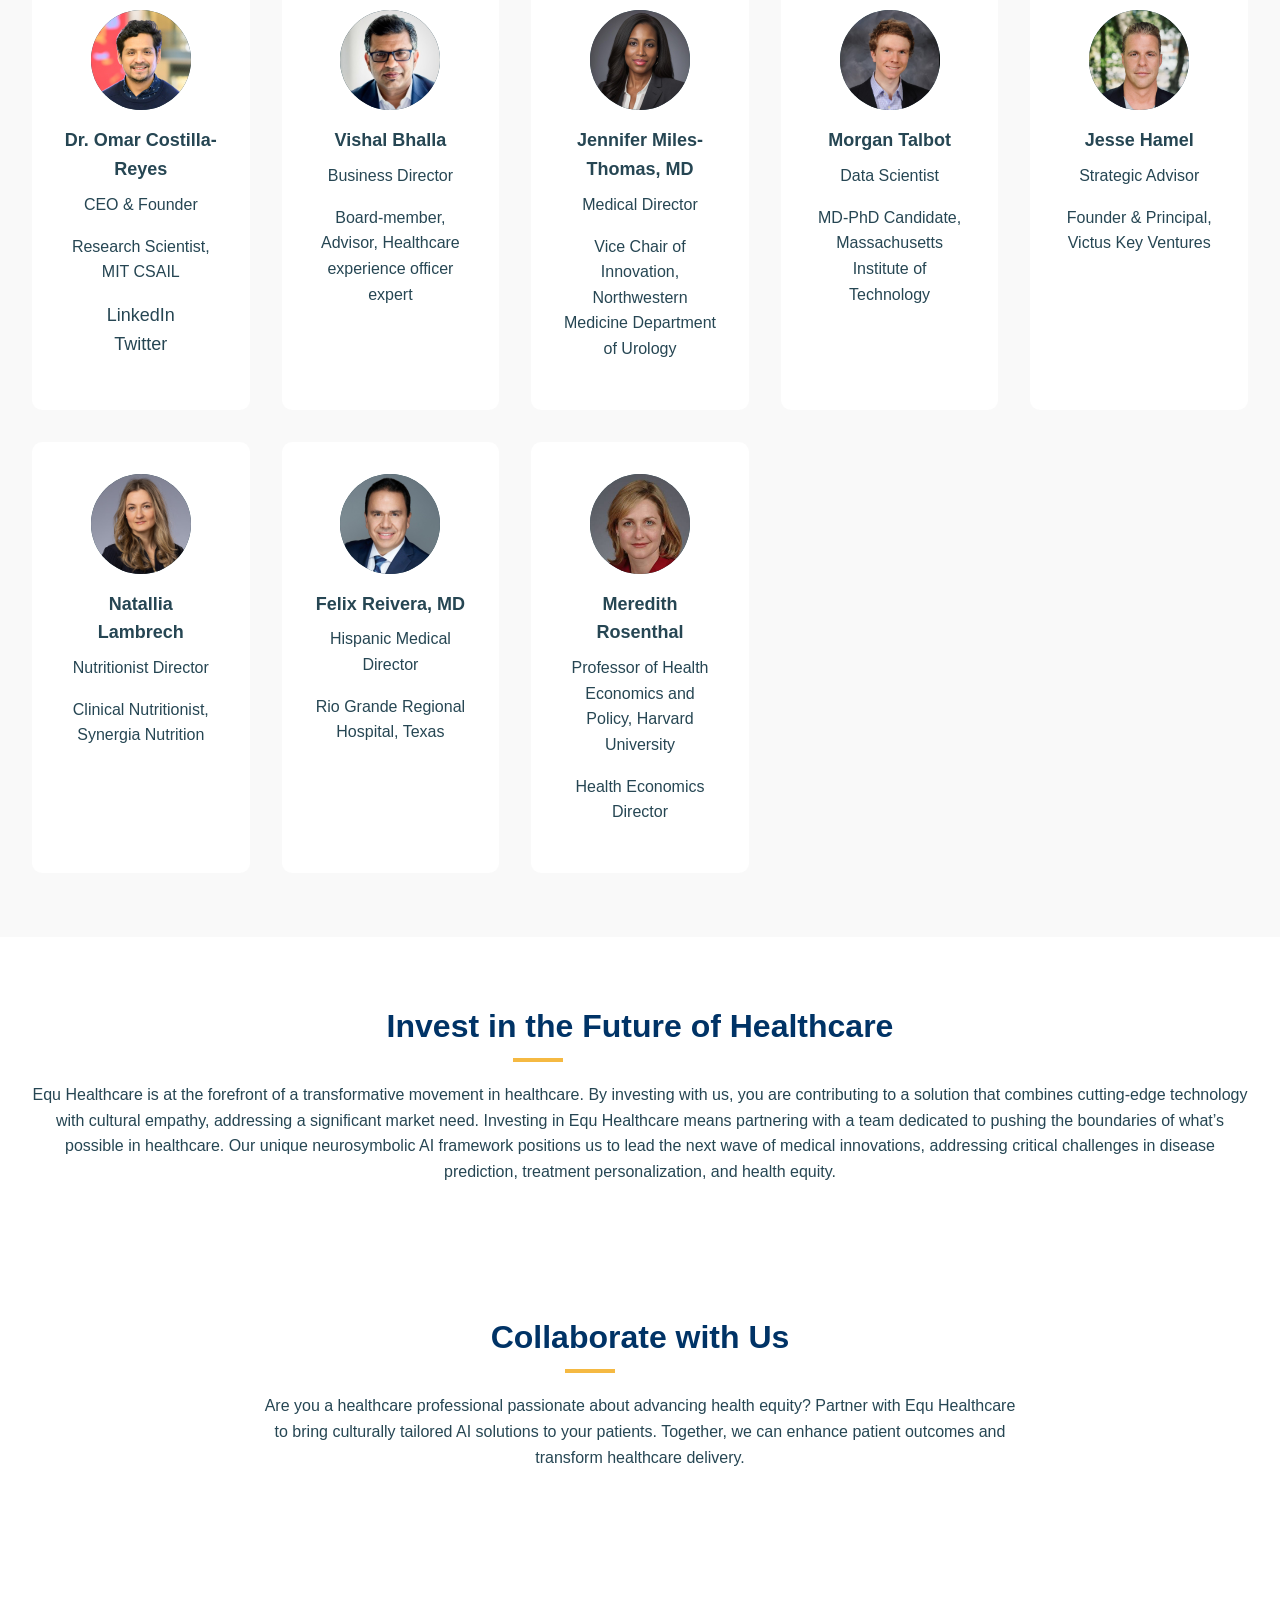
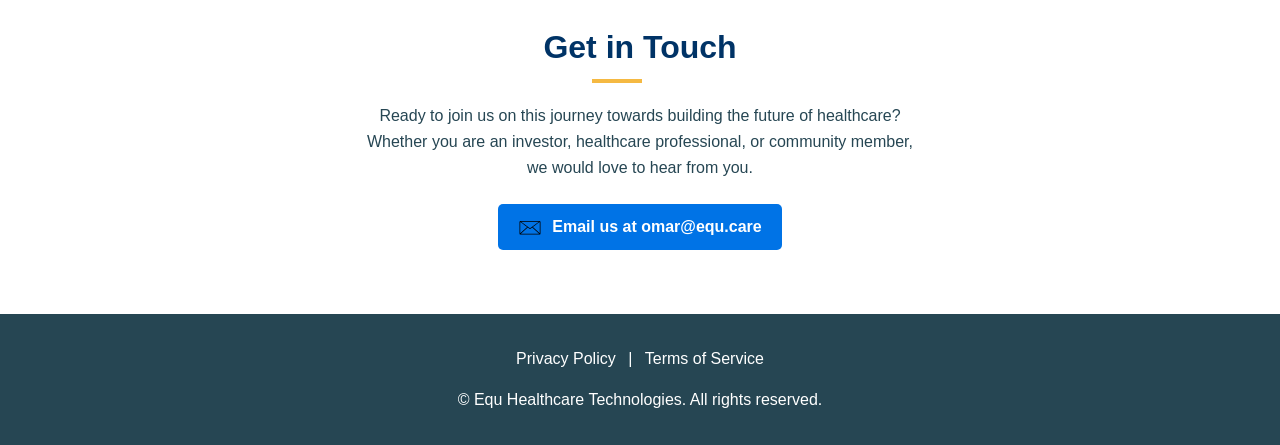
==== commit 687402a8: "Add files via upload" ====
--- a/index.html
+++ b/index.html
@@ -591,84 +591,85 @@
     </section>
 
     
-    <!-- Team Section -->
-    <section class="team" id="team" aria-labelledby="team-title">
-        <h2 class="section-title" id="team-title" data-key="team_title">Meet Our Team</h2>
-        <div class="team__grid">
-            <!-- Dr. Omar Costilla-Reyes -->
-            <div class="team-member">
-                <div class="avatar">
-                    <img src="assets/omar.jpeg" alt="Dr. Omar Costilla-Reyes" />
-                </div>
-                <h3 data-key="founder_name">Dr. Omar Costilla-Reyes</h3>
-                <p data-key="founder_title">CEO & Founder</p>
-                <p data-key="founder_position1">Research Scientist, MIT CSAIL</p>
-                <div class="social-links">
-                    <a href="https://www.linkedin.com/in/omarcore/" target="_blank" rel="noopener noreferrer" aria-label="LinkedIn Profile">LinkedIn</a>
-                    <a href="https://x.com/konet" target="_blank" rel="noopener noreferrer" aria-label="Twitter Profile">Twitter</a>
-                </div>
-            </div>
-
-            <!-- Vishal Bhalla -->
-            <div class="team-member">
-                <div class="avatar">
-                    <img src="assets/vishal.jpeg" alt="Vishal Bhalla" />
-                </div>
-                <h3 data-key="team_member_vishal_name">Vishal Bhalla</h3>
-                <p data-key="team_member_vishal_title">Business Director</p>
-                <p data-key="team_member_vishal_position1">Board-member, Advisor, Healthcare experience officer expert</p>
-            </div>
-
-            <!-- Jennifer Miles-Thomas -->
-            <div class="team-member">
-                <div class="avatar">
-                    <img src="assets/jennifer.jpeg" alt="Jennifer Miles-Thomas" />
-                </div>
-                <h3 data-key="team_member_jennifer_name">Jennifer Miles-Thomas, MD</h3>
-                <p data-key="team_member_jennifer_title">Medical Director</p>
-                <p data-key="team_member_jennifer_position1">Vice Chair of Innovation, Northwestern Medicine Department of Urology</p>
-            </div>
-
-            <!-- Morgan Talbot -->
-            <div class="team-member">
-                <div class="avatar">
-                    <img src="assets/morgan.jpeg" alt="Morgan Talbot" />
-                </div>
-                <h3 data-key="team_member_morgan_name">Morgan Talbot</h3>
-                <p data-key="team_member_morgan_title">Data Scientist</p>
-                <p data-key="team_member_morgan_position1">MD-PhD Candidate, Massachusetts Institute of Technology</p>
-            </div>
-
-            <!-- Jesse Hamel -->
-            <div class="team-member">
-                <div class="avatar">
-                    <img src="assets/jesse.jpeg" alt="Jesse Hamel" />
-                </div>
-                <h3 data-key="team_member_jesse_name">Jesse Hamel</h3>
-                <p data-key="team_member_jesse_title">Strategic Advisor</p>
-                <p data-key="team_member_jesse_position1">Founder & Principal, Victus Key Ventures</p>
-            </div>
-		<!-- Natallia Lambrech -->
-		<div class="team-member">
-			<div class="avatar">
-				<img src="assets/natallia.png" alt="Natallia Lambrech" />
-			</div>
-			<h3 data-key="team_member_natallia_name">Natallia Lambrech</h3>
-			<p data-key="team_member_natallia_title">Nutritionist Director</p>
-			<p data-key="team_member_natallia_position1">Clinical Nutritionist, Synergia Nutrition</p>
-		</div>
-                
-            <!-- Felix Reivera, MD -->
-            <div class="team-member">
-                <div class="avatar">
-                    <img src="assets/felix.jpg" alt="Felix Reivera, MD" />
-                </div>
-                <h3 data-key="team_member_felix_name">Felix Reivera, MD</h3>
-                <p data-key="team_member_felix_title">Hispanic Medical Director</p>
-                <p data-key="team_member_felix_position1">Rio Grande Regional Hospital, Texas</p>
-            </div>
-        </div>
-        <!-- Meredith Rosenthal --> 
+<!-- Team Section -->
+<section class="team" id="team" aria-labelledby="team-title">
+    <h2 class="section-title" id="team-title" data-key="team_title">Meet Our Team</h2>
+    <div class="team__grid">
+        <!-- Dr. Omar Costilla-Reyes -->
+        <div class="team-member">
+            <div class="avatar">
+                <img src="assets/omar.jpeg" alt="Dr. Omar Costilla-Reyes" />
+            </div>
+            <h3 data-key="founder_name">Dr. Omar Costilla-Reyes</h3>
+            <p data-key="founder_title">CEO & Founder</p>
+            <p data-key="founder_position1">Research Scientist, MIT CSAIL</p>
+            <div class="social-links">
+                <a href="https://www.linkedin.com/in/omarcore/" target="_blank" rel="noopener noreferrer" aria-label="LinkedIn Profile">LinkedIn</a>
+                <a href="https://x.com/konet" target="_blank" rel="noopener noreferrer" aria-label="Twitter Profile">Twitter</a>
+            </div>
+        </div>
+
+        <!-- Vishal Bhalla -->
+        <div class="team-member">
+            <div class="avatar">
+                <img src="assets/vishal.jpeg" alt="Vishal Bhalla" />
+            </div>
+            <h3 data-key="team_member_vishal_name">Vishal Bhalla</h3>
+            <p data-key="team_member_vishal_title">Business Director</p>
+            <p data-key="team_member_vishal_position1">Board-member, Advisor, Healthcare experience officer expert</p>
+        </div>
+
+        <!-- Jennifer Miles-Thomas -->
+        <div class="team-member">
+            <div class="avatar">
+                <img src="assets/jennifer.jpeg" alt="Jennifer Miles-Thomas" />
+            </div>
+            <h3 data-key="team_member_jennifer_name">Jennifer Miles-Thomas, MD</h3>
+            <p data-key="team_member_jennifer_title">Medical Director</p>
+            <p data-key="team_member_jennifer_position1">Vice Chair of Innovation, Northwestern Medicine Department of Urology</p>
+        </div>
+
+        <!-- Morgan Talbot -->
+        <div class="team-member">
+            <div class="avatar">
+                <img src="assets/morgan.jpeg" alt="Morgan Talbot" />
+            </div>
+            <h3 data-key="team_member_morgan_name">Morgan Talbot</h3>
+            <p data-key="team_member_morgan_title">Data Scientist</p>
+            <p data-key="team_member_morgan_position1">MD-PhD Candidate, Massachusetts Institute of Technology</p>
+        </div>
+
+        <!-- Jesse Hamel -->
+        <div class="team-member">
+            <div class="avatar">
+                <img src="assets/jesse.jpeg" alt="Jesse Hamel" />
+            </div>
+            <h3 data-key="team_member_jesse_name">Jesse Hamel</h3>
+            <p data-key="team_member_jesse_title">Strategic Advisor</p>
+            <p data-key="team_member_jesse_position1">Founder & Principal, Victus Key Ventures</p>
+        </div>
+
+        <!-- Natallia Lambrech -->
+        <div class="team-member">
+            <div class="avatar">
+                <img src="assets/natallia.png" alt="Natallia Lambrech" />
+            </div>
+            <h3 data-key="team_member_natallia_name">Natallia Lambrech</h3>
+            <p data-key="team_member_natallia_title">Nutritionist Director</p>
+            <p data-key="team_member_natallia_position1">Clinical Nutritionist, Synergia Nutrition</p>
+        </div>
+
+        <!-- Felix Reivera, MD -->
+        <div class="team-member">
+            <div class="avatar">
+                <img src="assets/felix.jpg" alt="Felix Reivera, MD" />
+            </div>
+            <h3 data-key="team_member_felix_name">Felix Reivera, MD</h3>
+            <p data-key="team_member_felix_title">Hispanic Medical Director</p>
+            <p data-key="team_member_felix_position1">Rio Grande Regional Hospital, Texas</p>
+        </div>
+
+        <!-- Meredith Rosenthal -->
         <div class="team-member">
             <div class="avatar">
                 <img src="assets/meredith.jpg" alt="Meredith Rosenthal" />
@@ -677,11 +678,8 @@
             <p data-key="team_member_meredith_title">Professor of Health Economics and Policy, Harvard University</p>
             <p data-key="team_member_meredith_position1">Health Economics Director</p>
         </div>
-
-	</div>
-
-    </section>
-
+    </div>
+</section>
 			
     
     <!-- Investor Relations Section -->
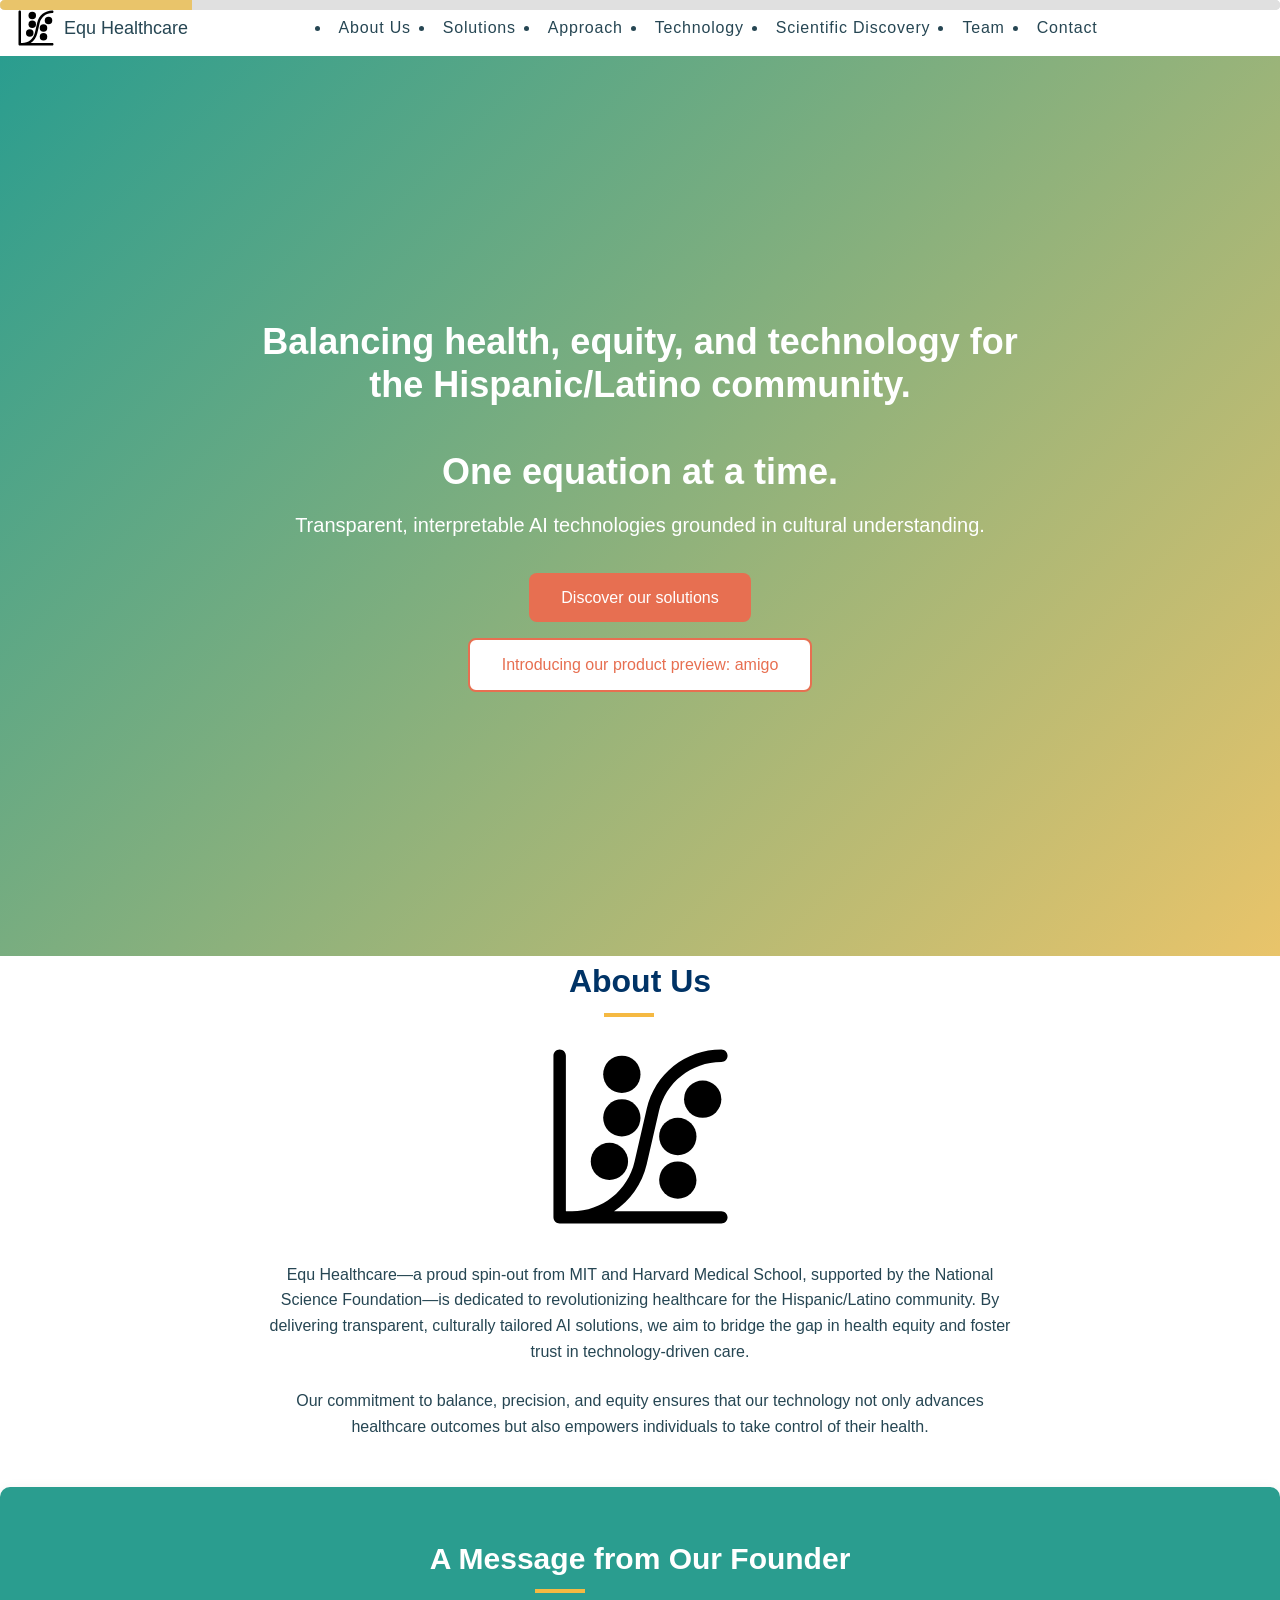
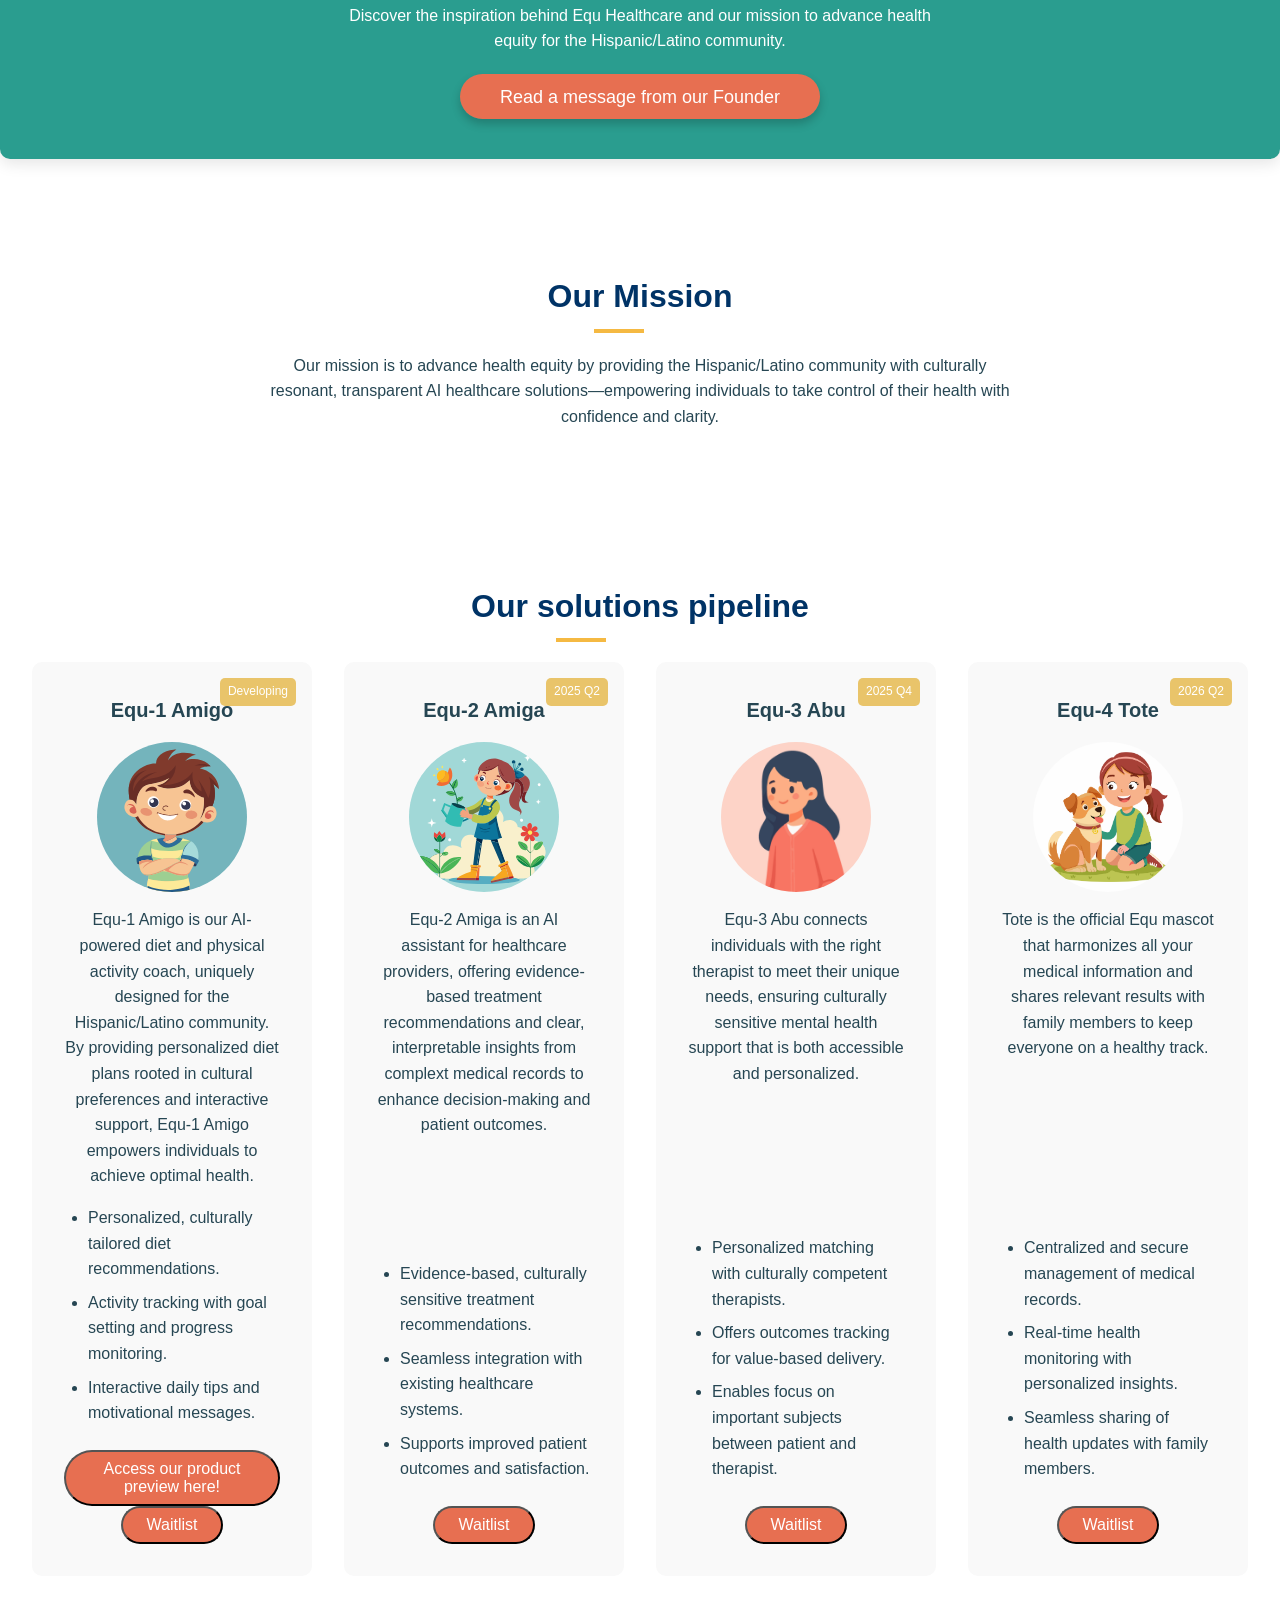
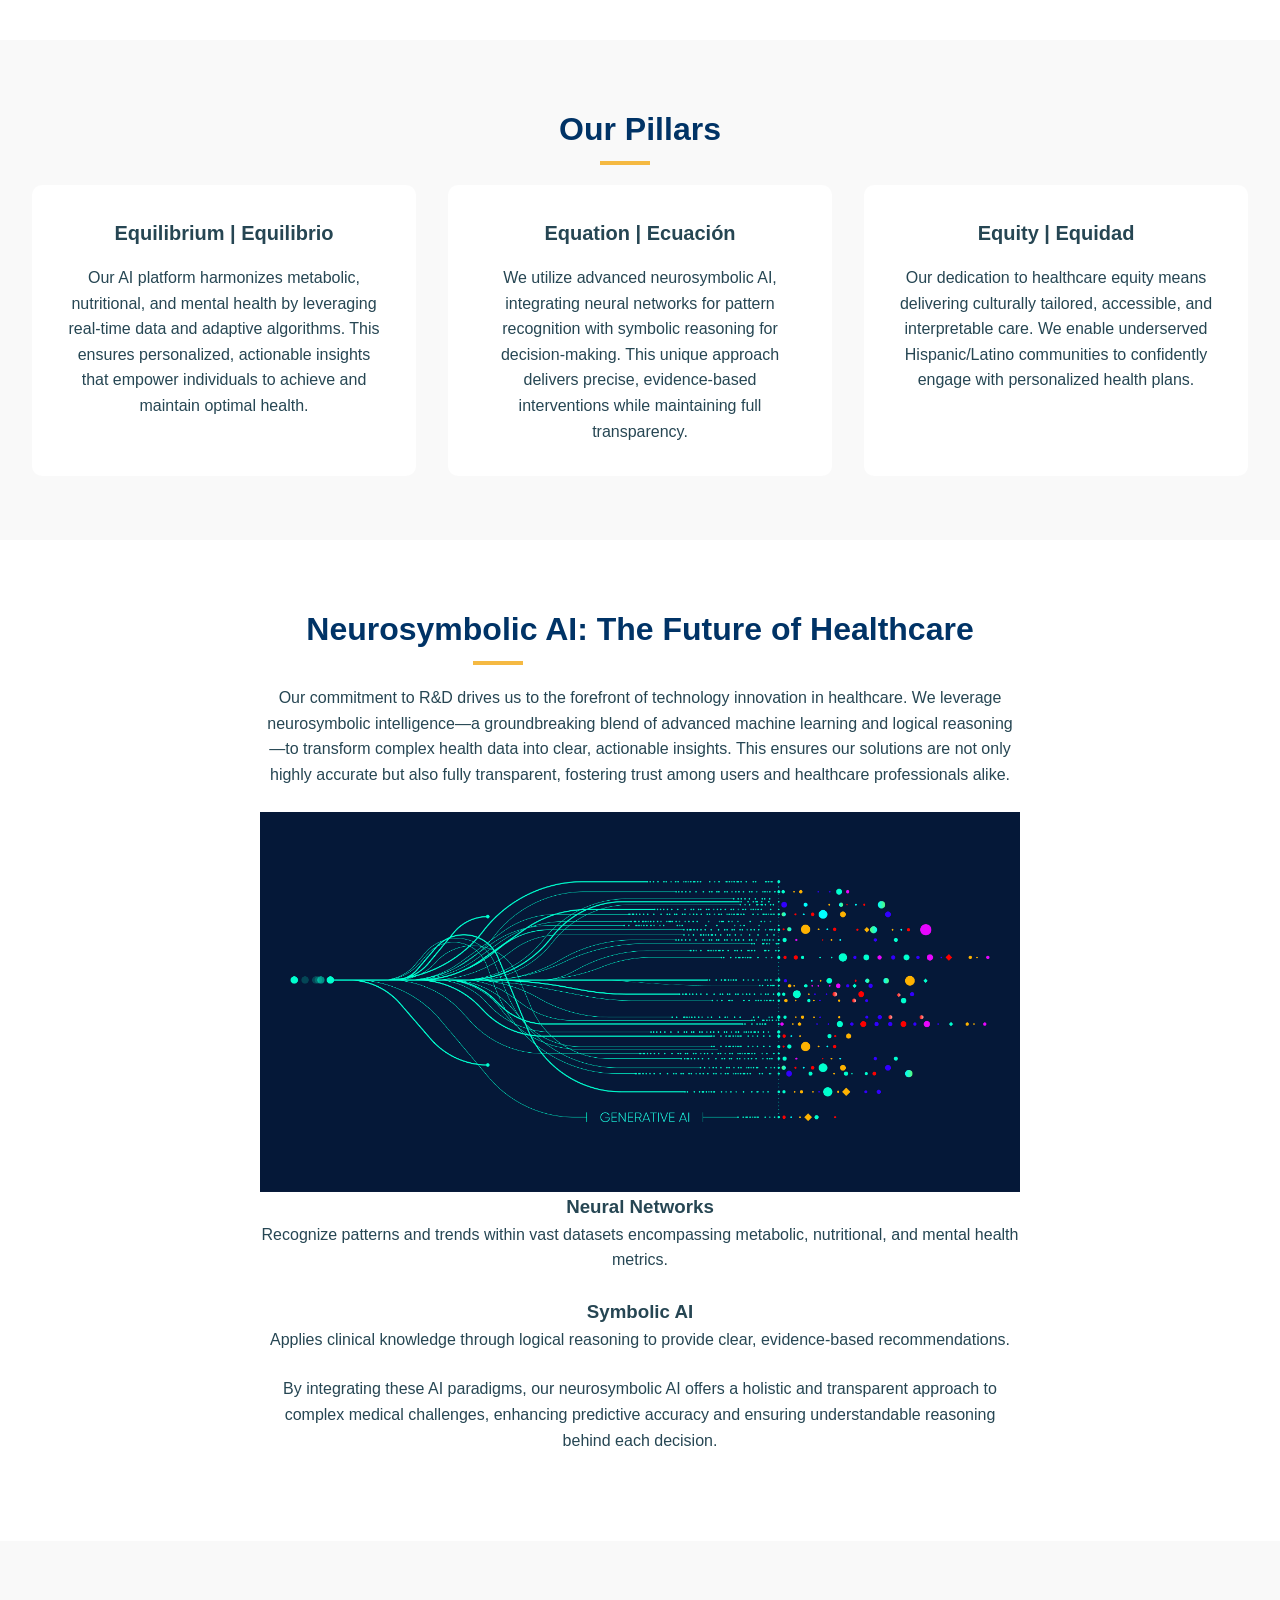
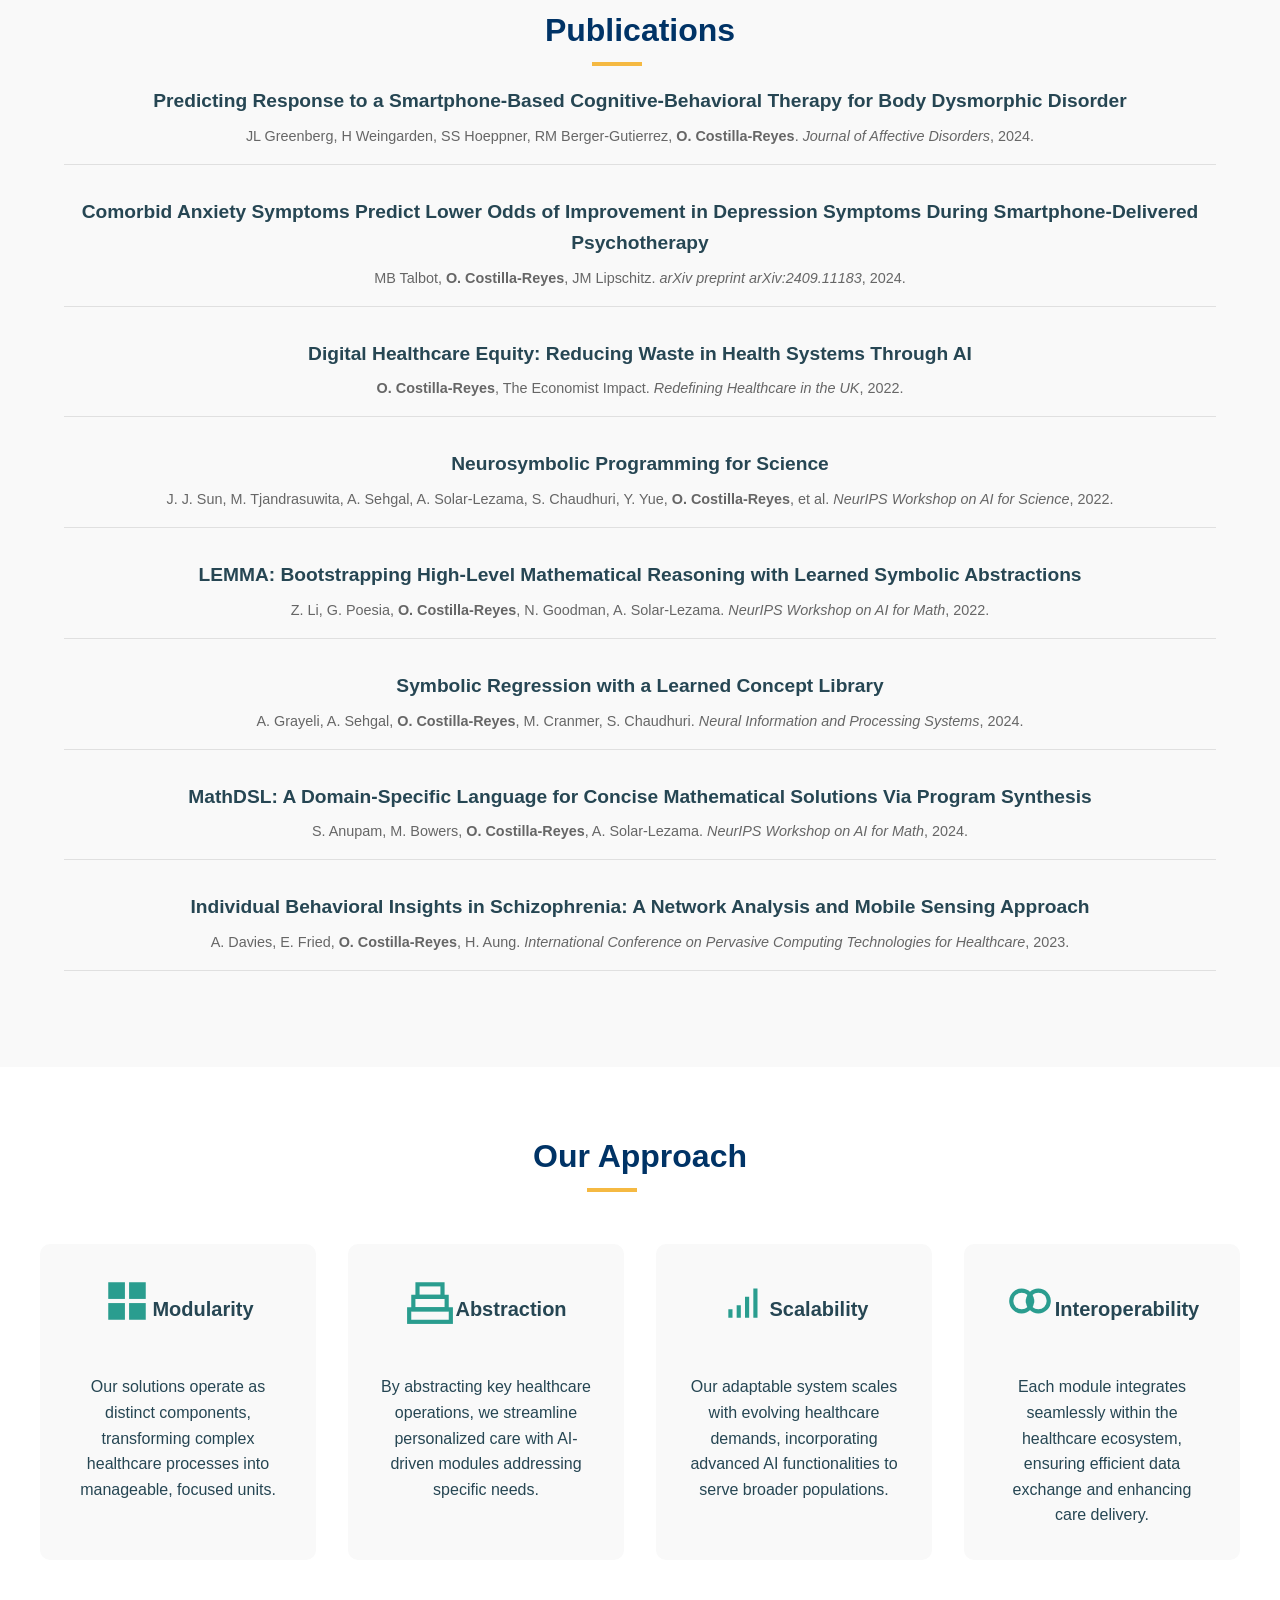
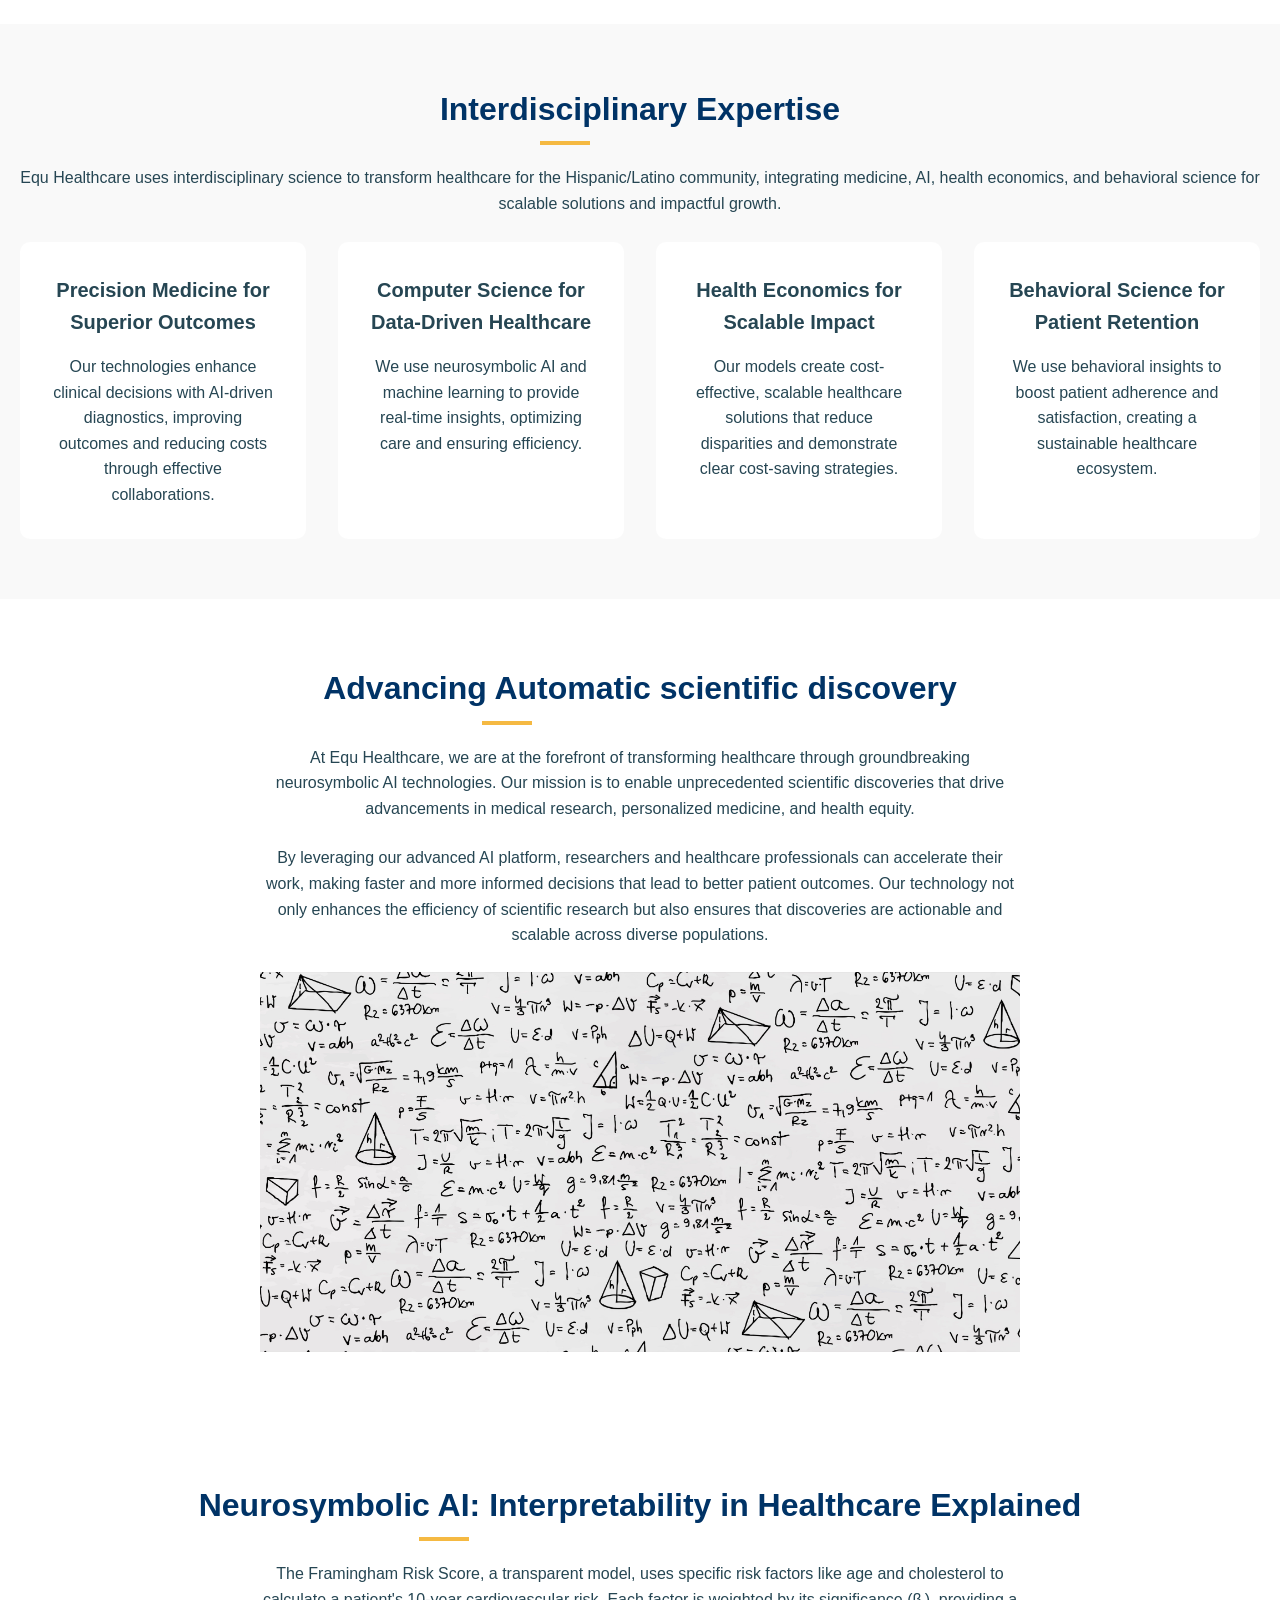
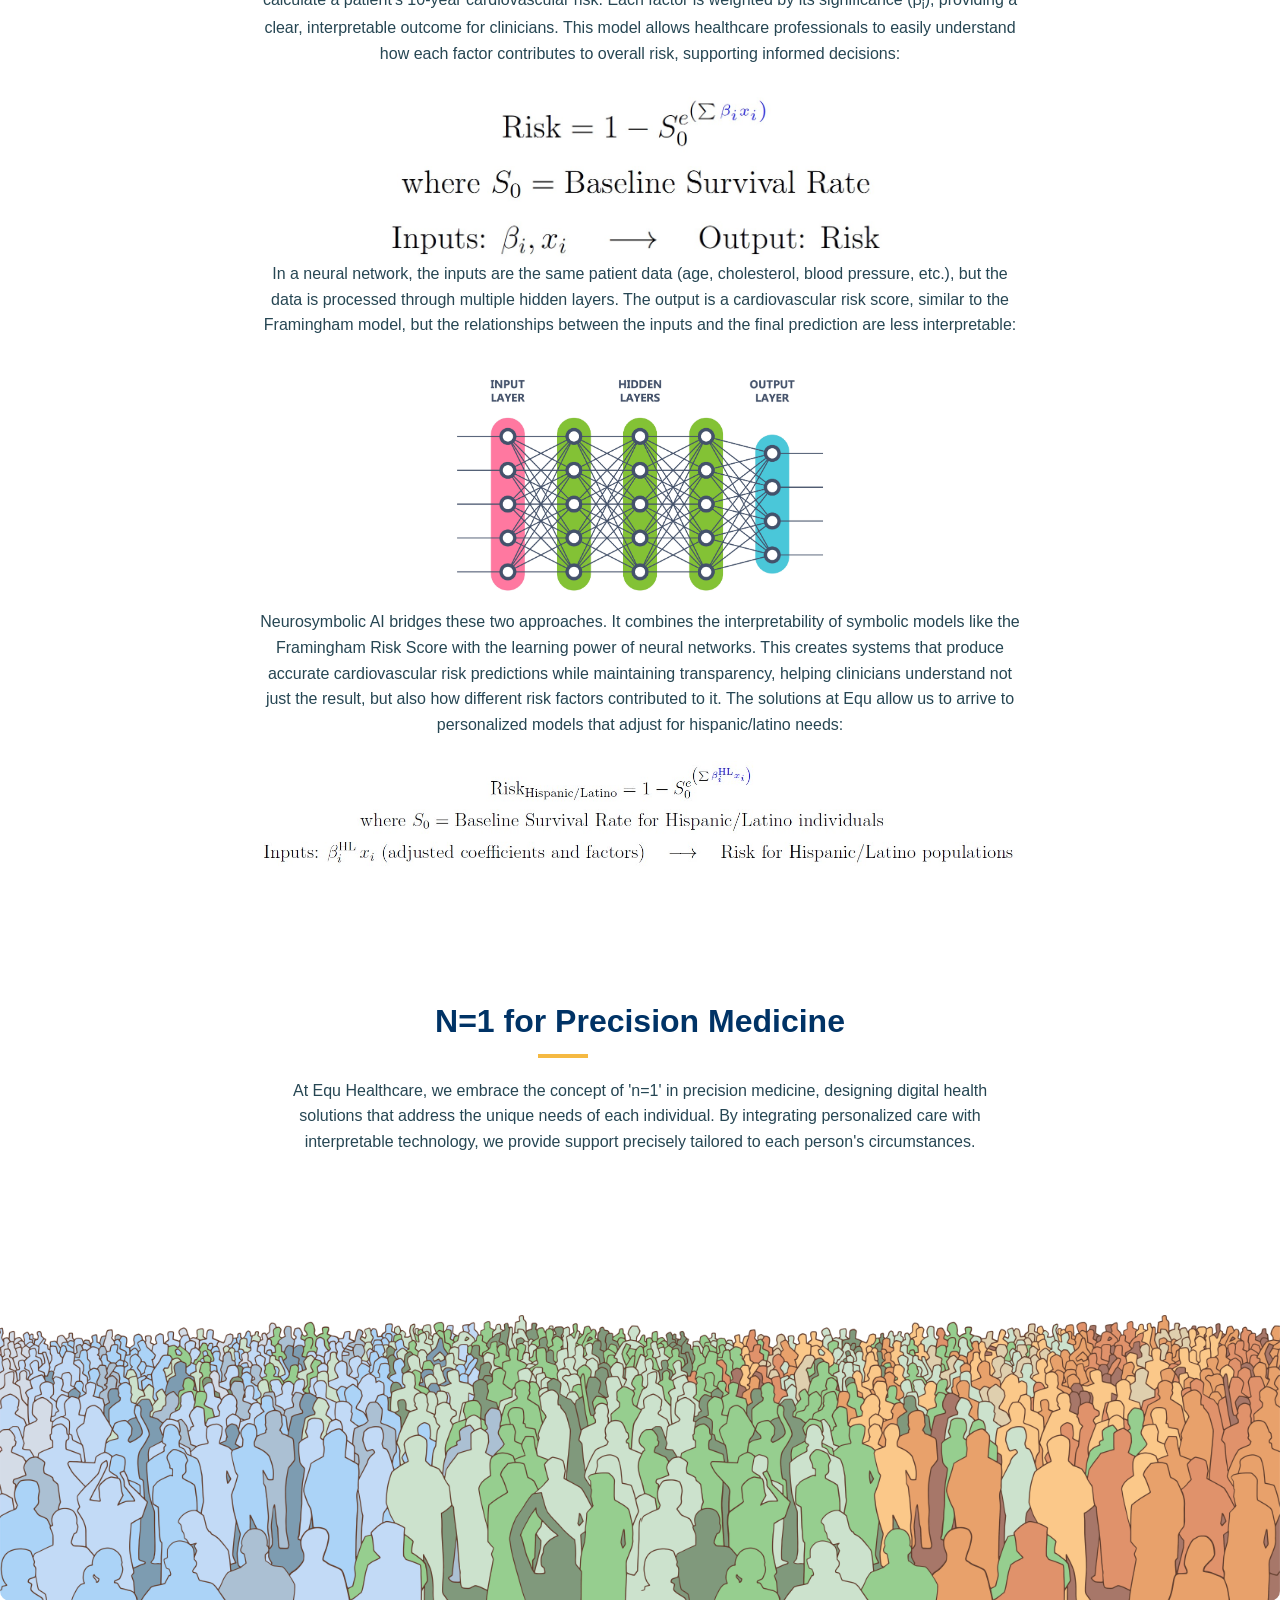
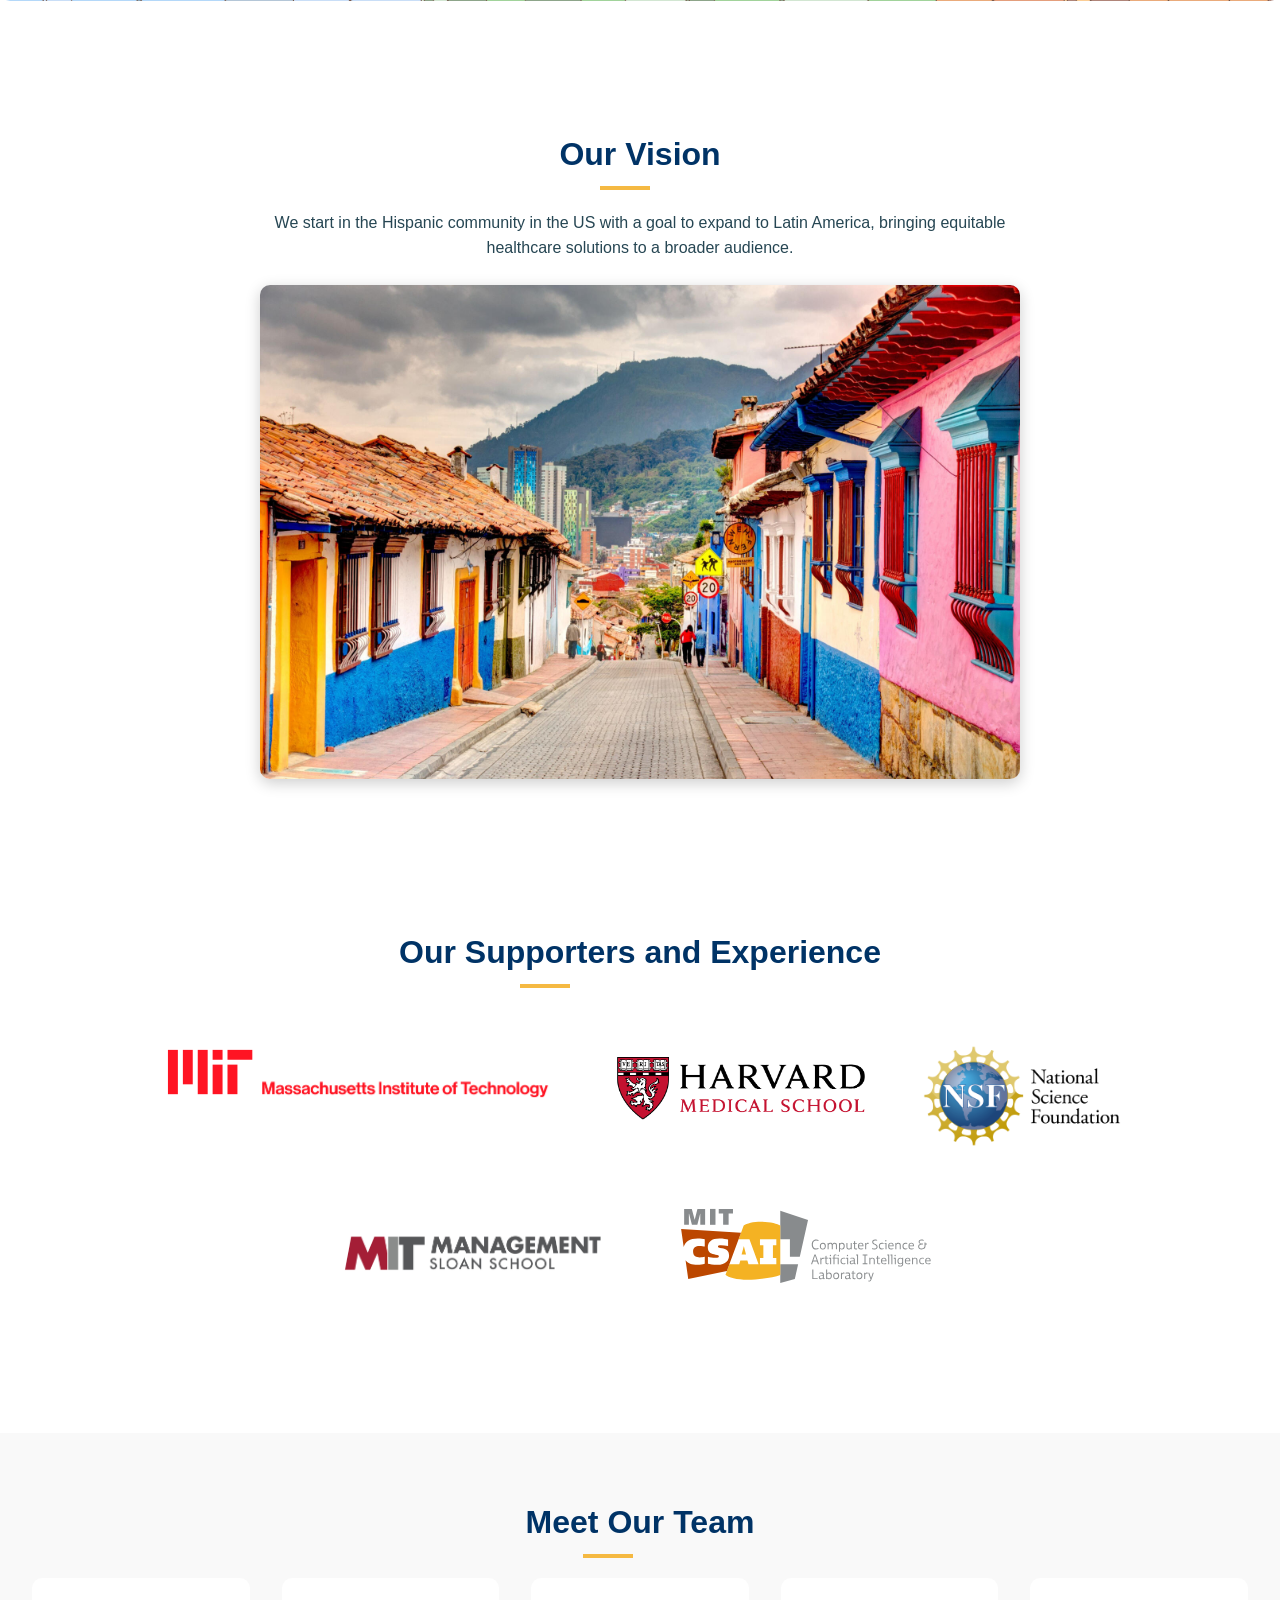
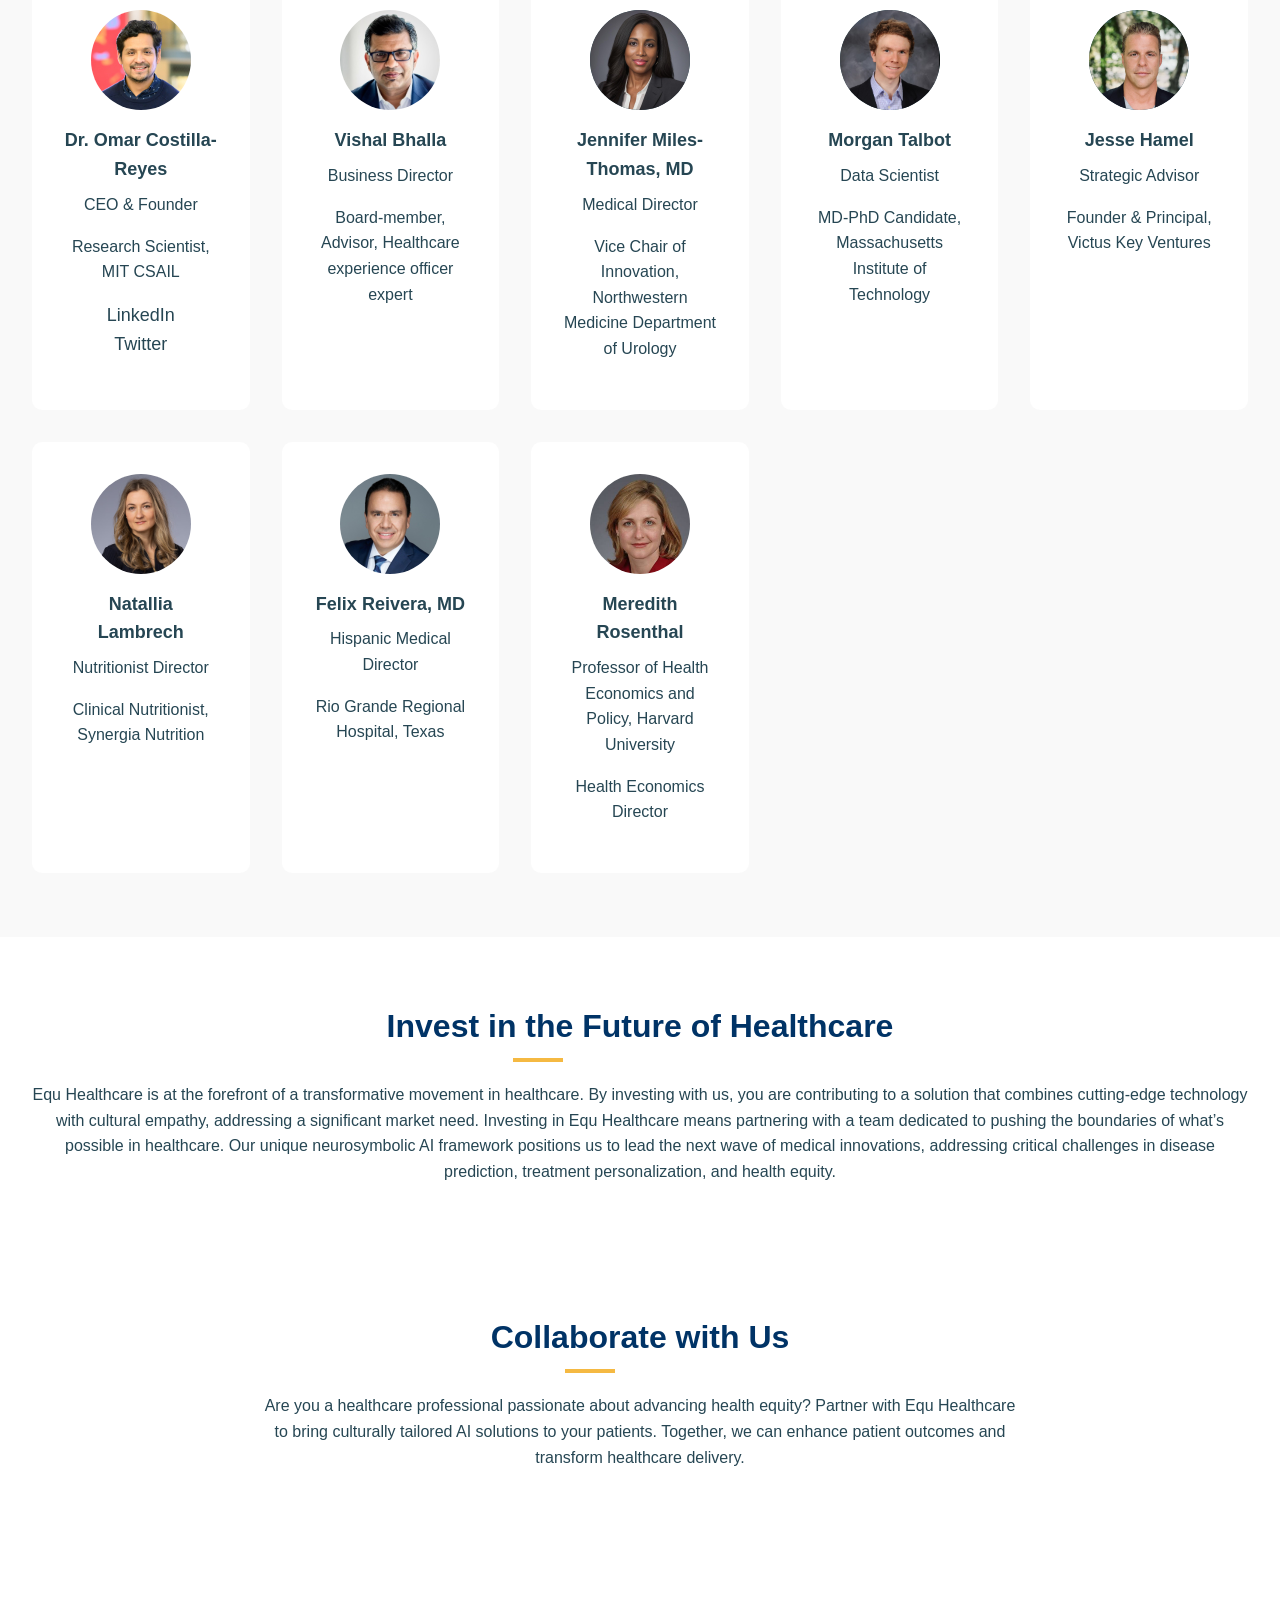
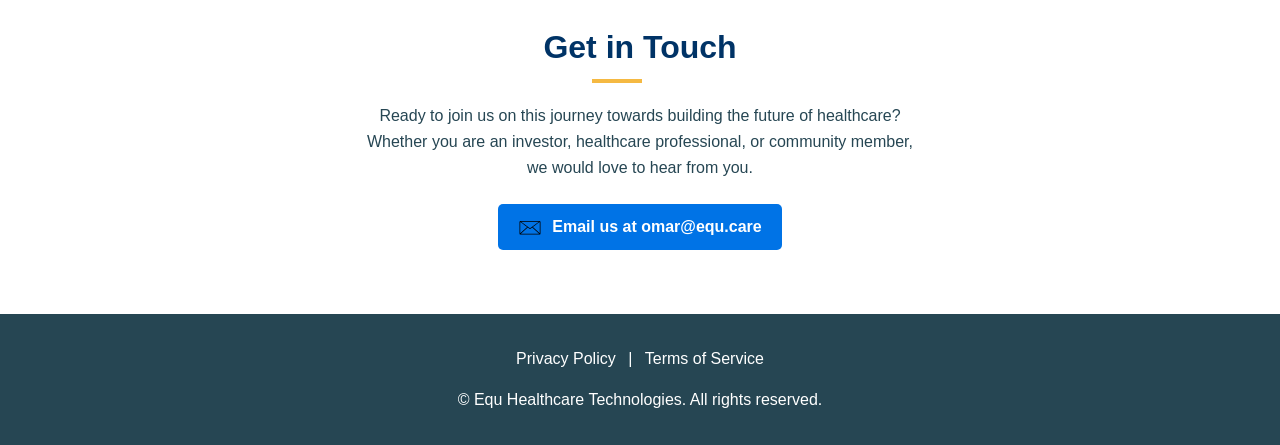
==== commit 2fdc272e: "v1" ====
--- a/index.html
+++ b/index.html
@@ -1,6 +1,17 @@
 <!DOCTYPE html>
 <html lang="en" dir="ltr">
 <head>
+    
+    <!-- Google tag (gtag.js) -->
+    <script async src="https://www.googletagmanager.com/gtag/js?id=G-PZV6JL71WM"></script>
+    <script>
+    window.dataLayer = window.dataLayer || [];
+    function gtag(){dataLayer.push(arguments);}
+    gtag('js', new Date());
+
+    gtag('config', 'G-PZV6JL71WM');
+    </script>
+
     <meta charset="UTF-8">
     <title>Equ Healthcare</title>
     <meta name="viewport" content="width=device-width, initial-scale=1.0">
@@ -49,10 +60,7 @@
             <li class="nav__item"><a href="#team" class="nav__link" data-key="nav_team">Team</a></li>
             <li class="nav__item"><a href="#contact" class="nav__link" data-key="nav_contact">Contact</a></li>
 
-            <!-- Language Toggle Button -->
-            <li class="nav__item">
-                <button id="language-toggle" data-lang="en">ES</button>
-            </li>
+
         </ul>
 
         <!-- Hidden Google Translate Element -->
@@ -132,7 +140,7 @@
                 <p class="hero__subtitle" data-key="hero_subtitle">Transparent, interpretable AI technologies grounded in cultural understanding.</p>
                 <div class="hero__cta-group">
                     <a href="#about" class="hero__cta" data-key="hero_cta_discover">Discover our solutions</a>
-                    <a href="https://forms.gle/BgNnaCxruTxFjEPq9" target="_blank" rel="noopener noreferrer" class="hero__cta hero__cta--secondary" data-key="hero_cta_join">Join our product waitlist</a>
+                    <a href="https://www.equ.care/amigo-landing" target="_blank" rel="noopener noreferrer" class="hero__cta hero__cta--secondary" data-key="hero_cta_join">Introducing our product preview: amigo</a>
                 </div>
             </div>
         </section>
@@ -187,7 +195,7 @@
                             <div class="progress-bar" aria-hidden="true">
                                 <div class="progress" style="--progress:30%;"></div>
                             </div>
-                            <a href="https://equ-amigo-5rtr2ycm2-ca.thankfulcoast-817e1bb9.eastus2.azurecontainerapps.io/" target="_blank">
+                            <a href="https://www.equ.care/amigo-landing" target="_blank">
                                 <button class="cta" data-key="product1_cta">Access our product preview here!</button>
                             </a>
                             <a href="https://forms.gle/BgNnaCxruTxFjEPq9" target="_blank">
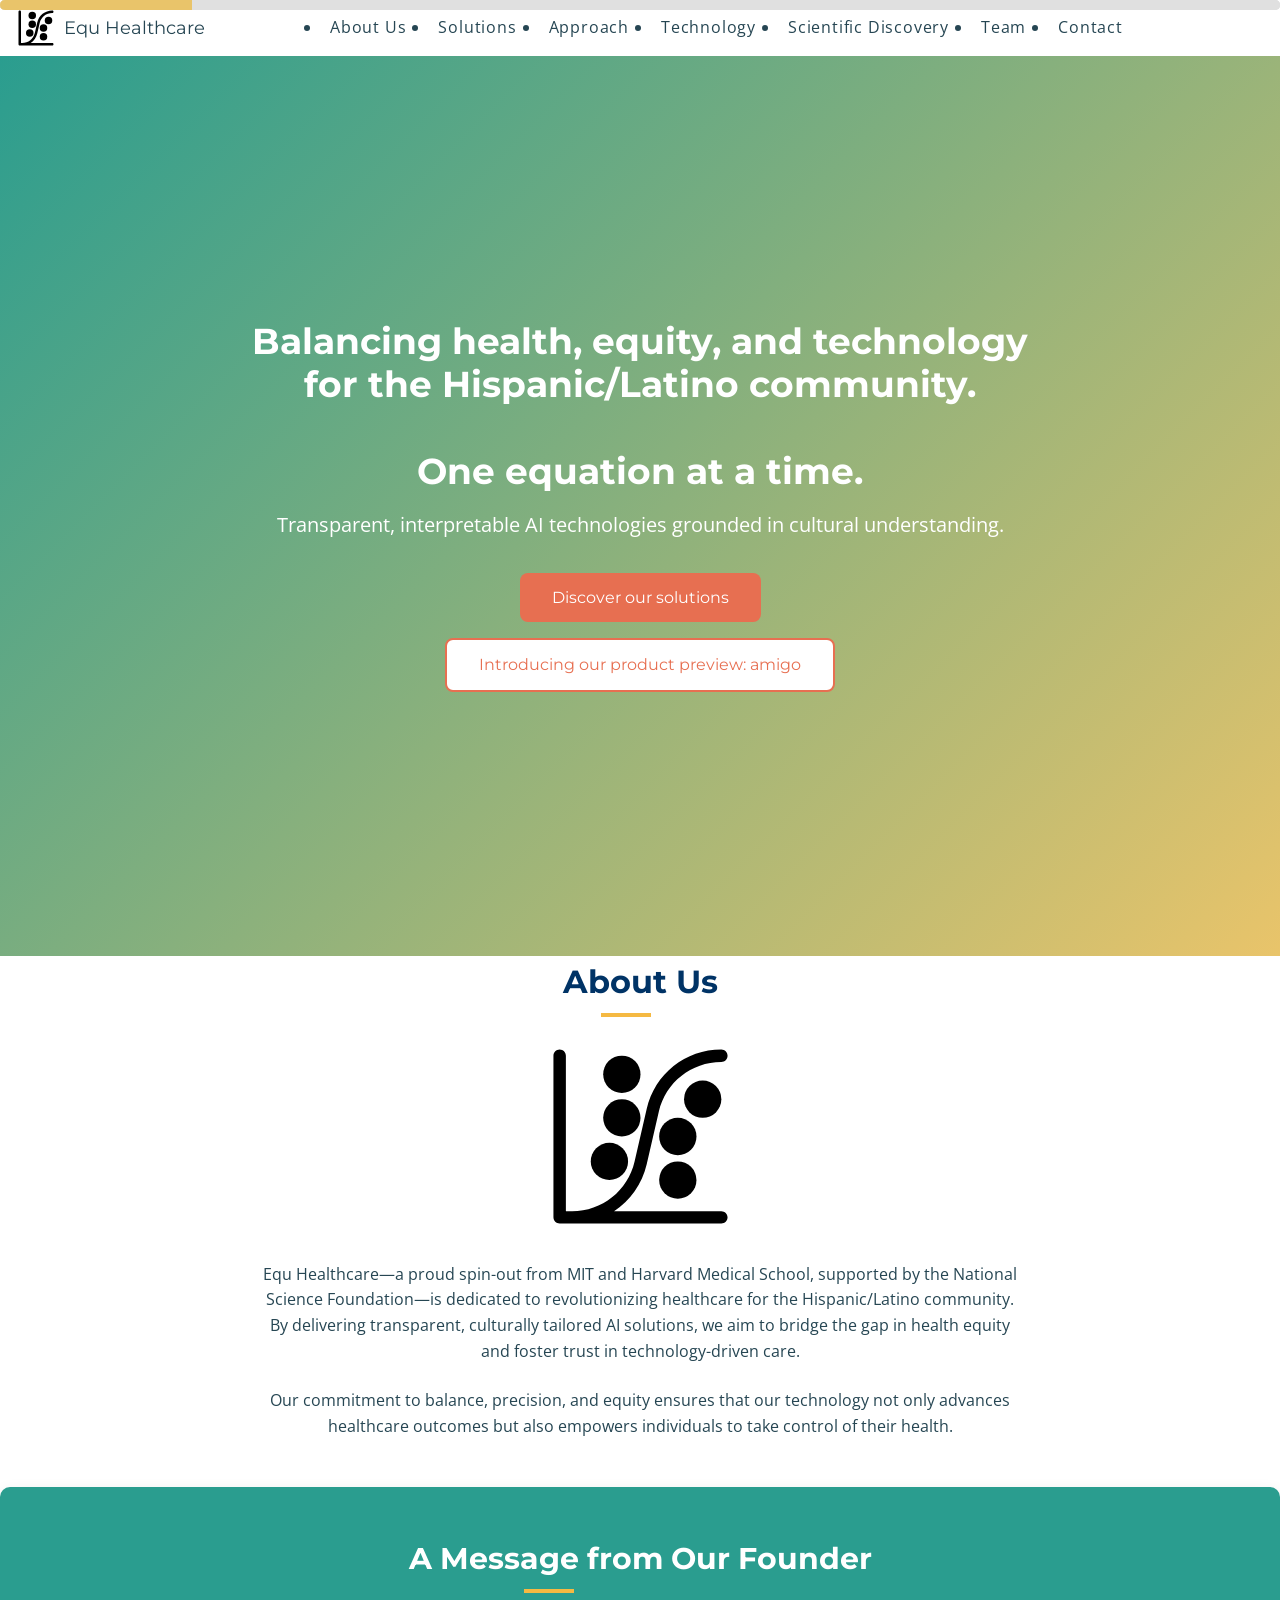
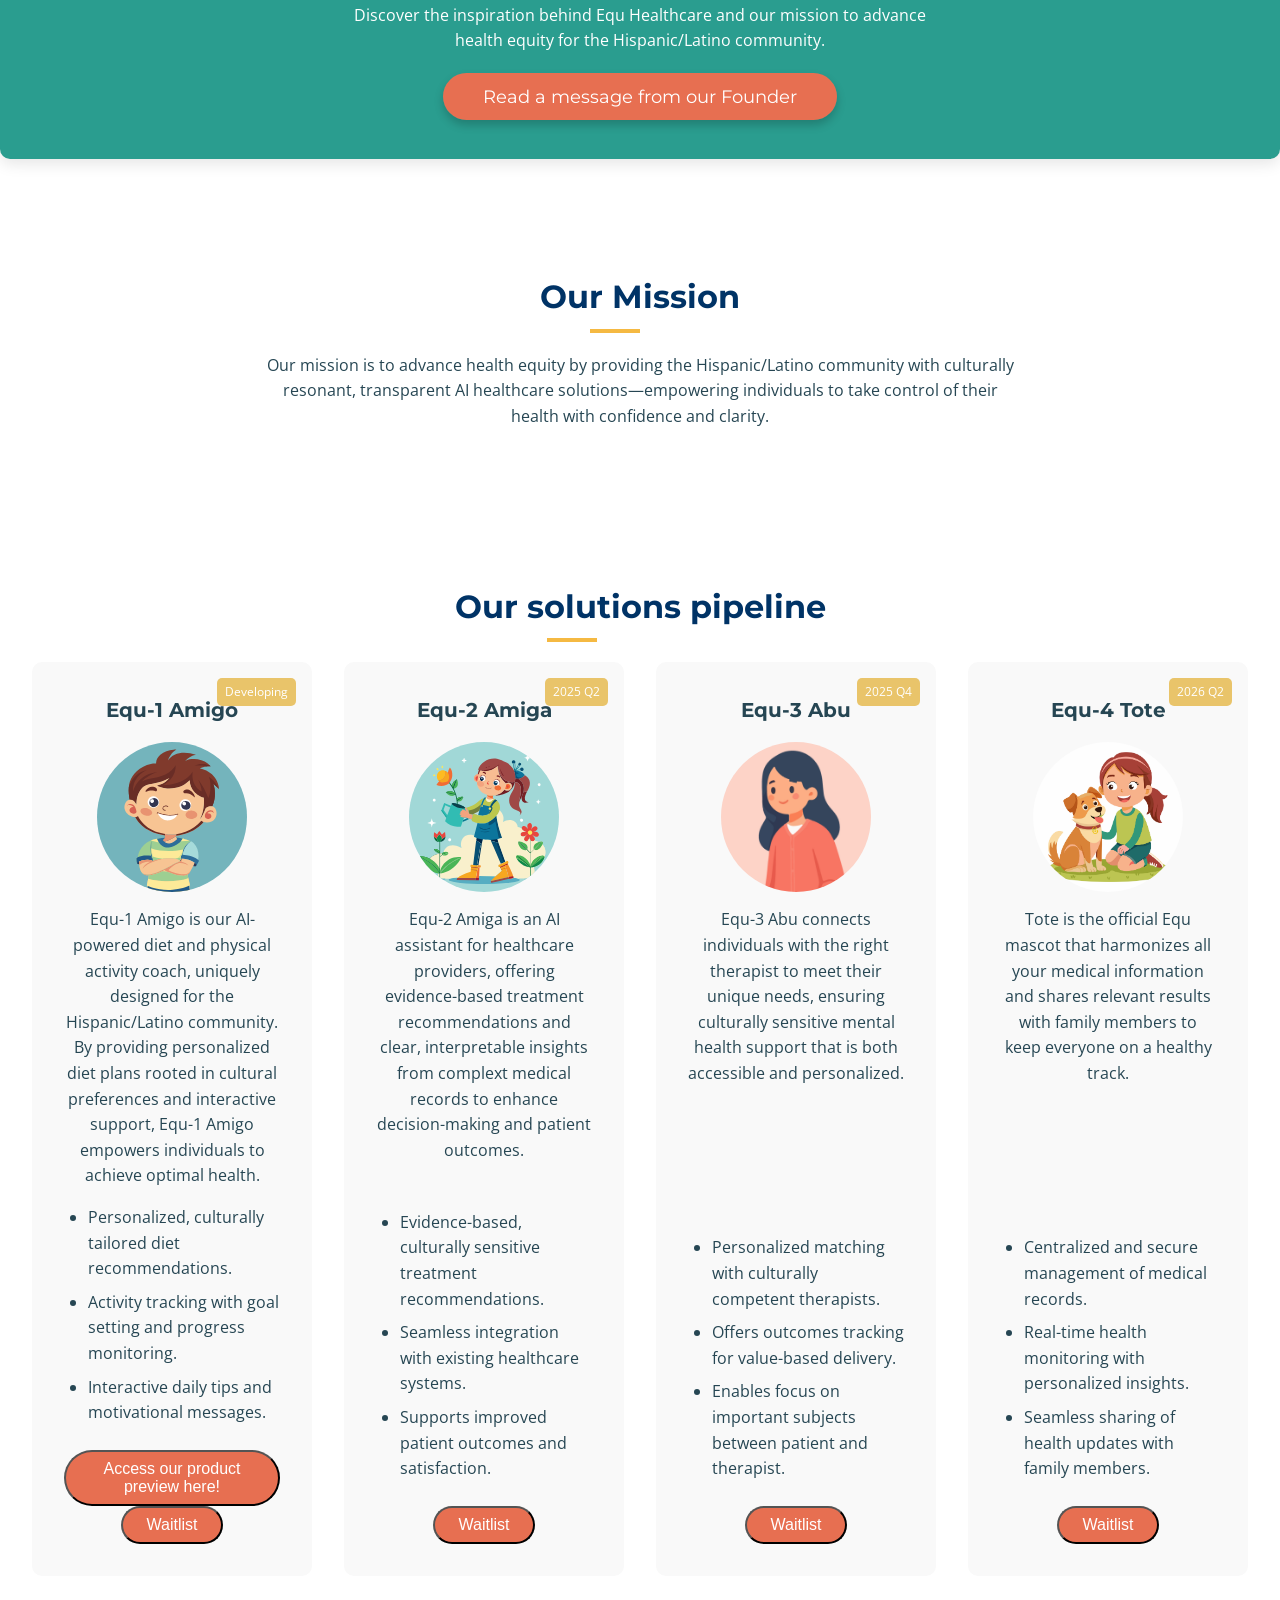
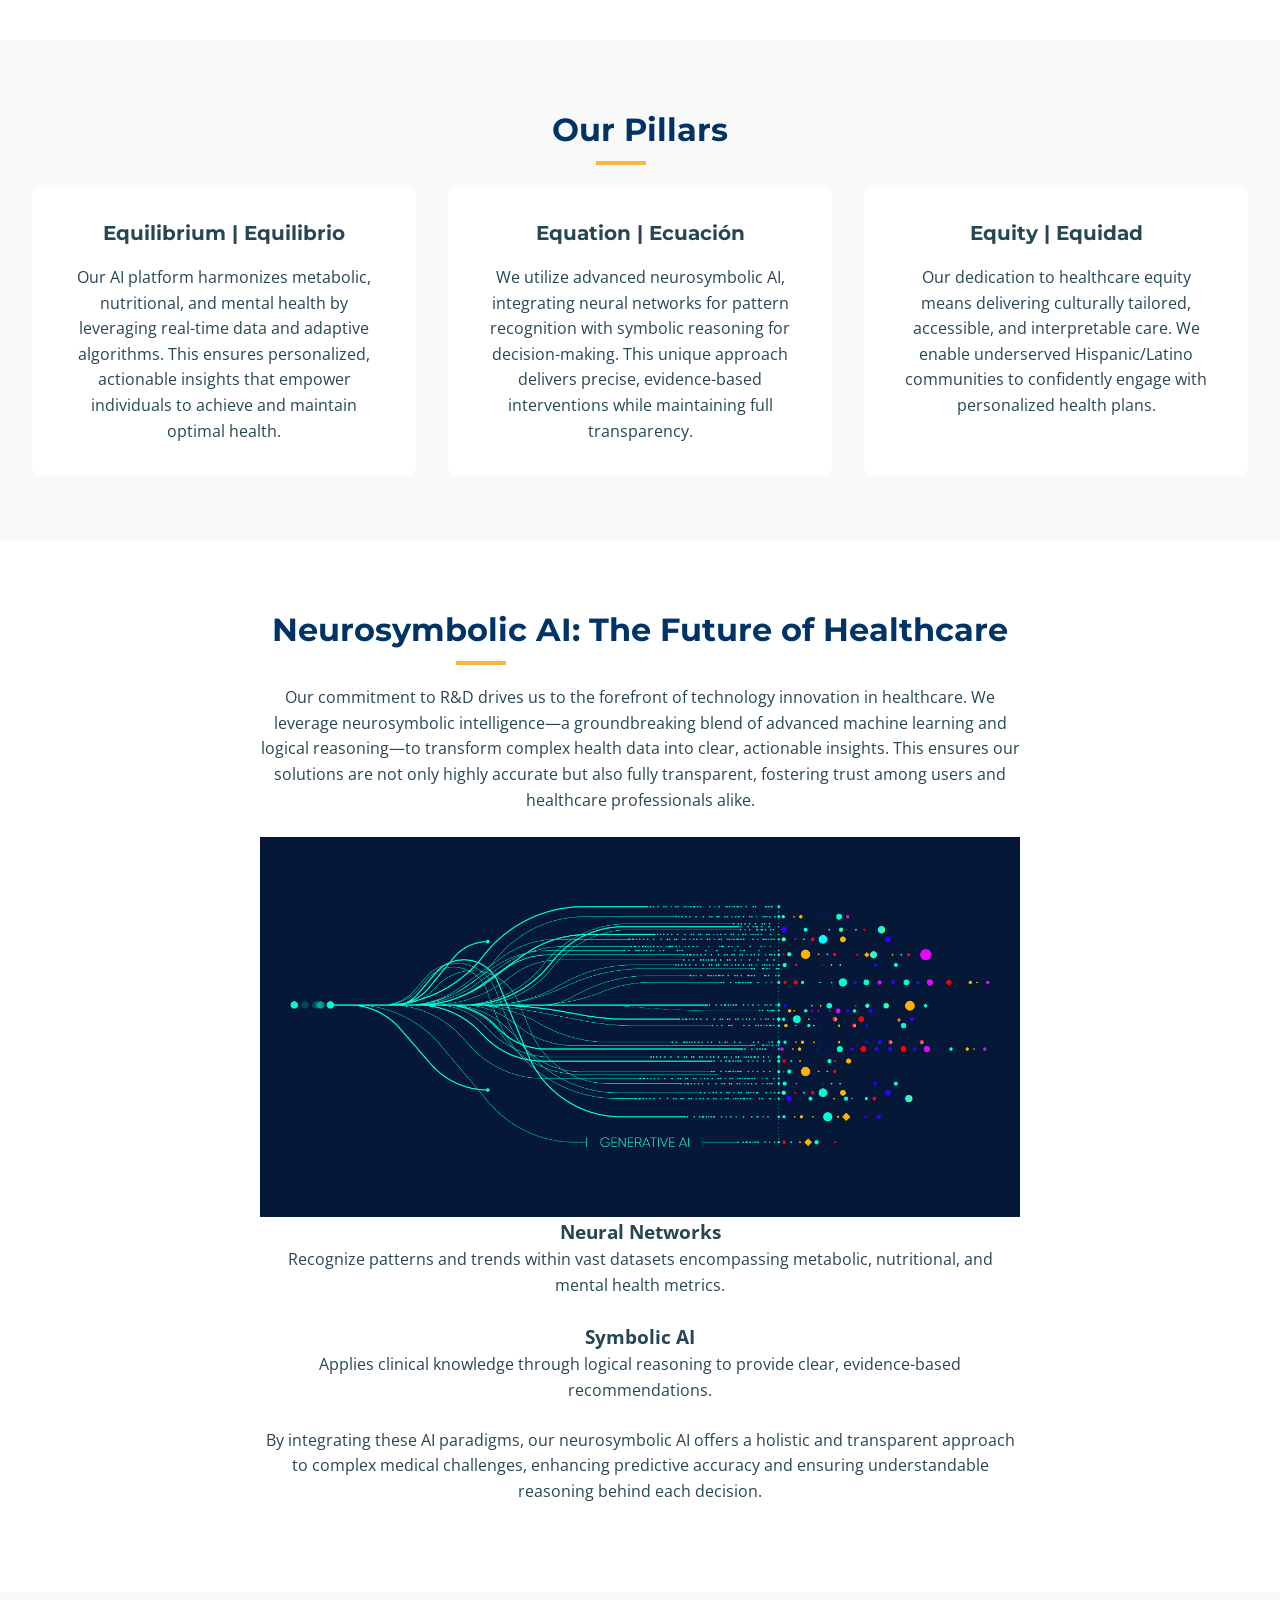
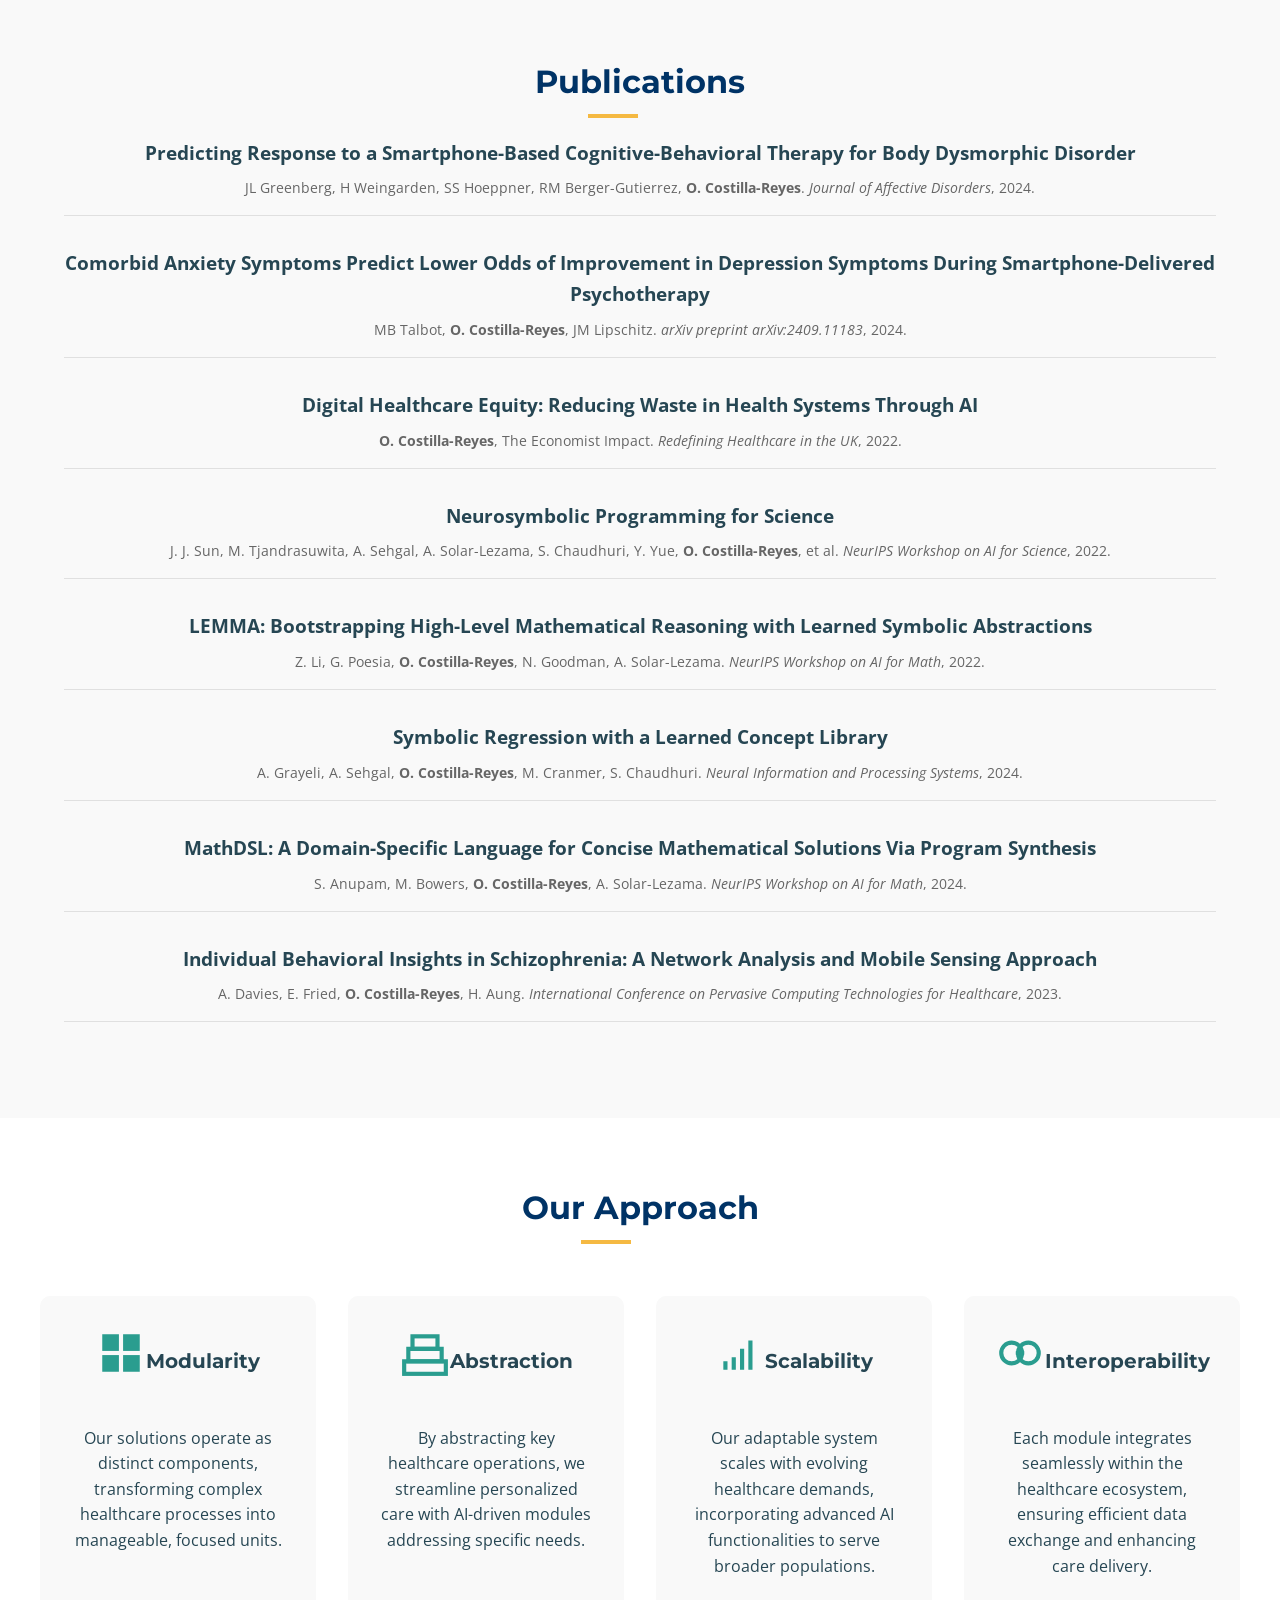
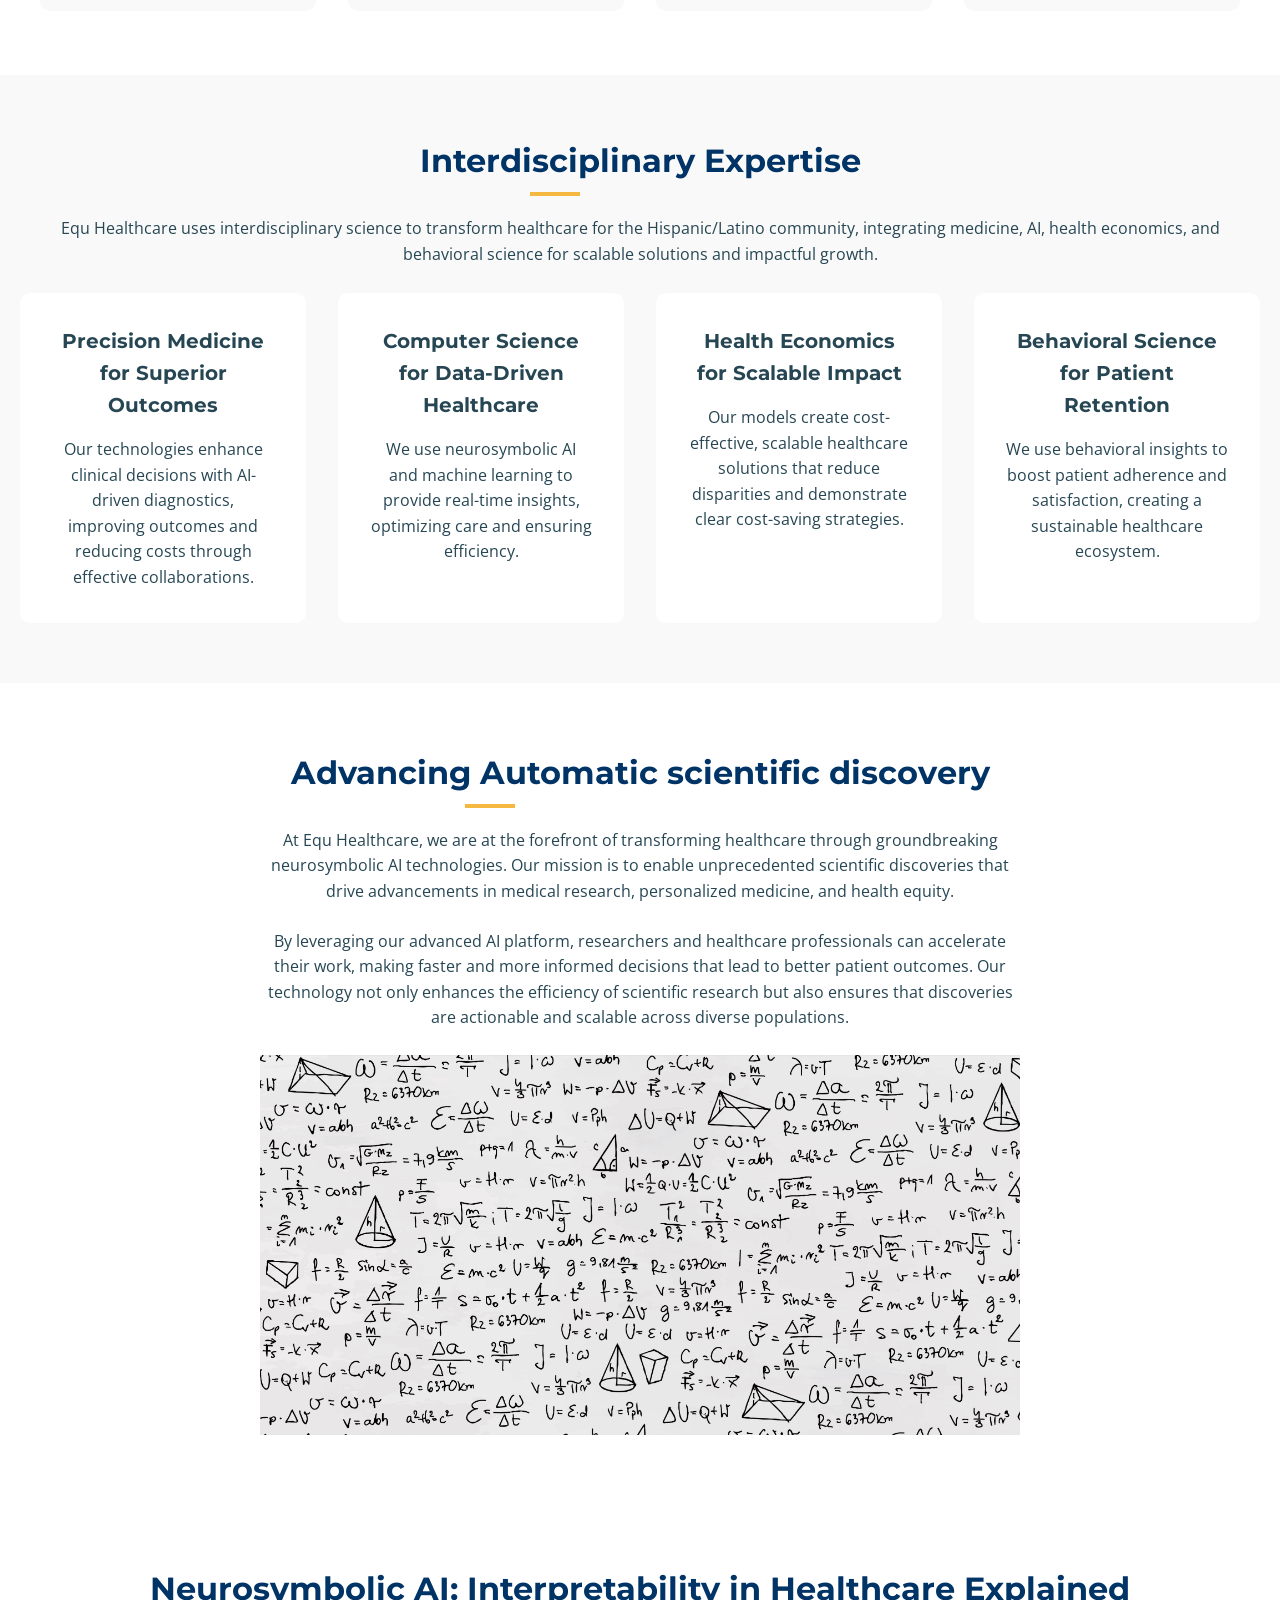
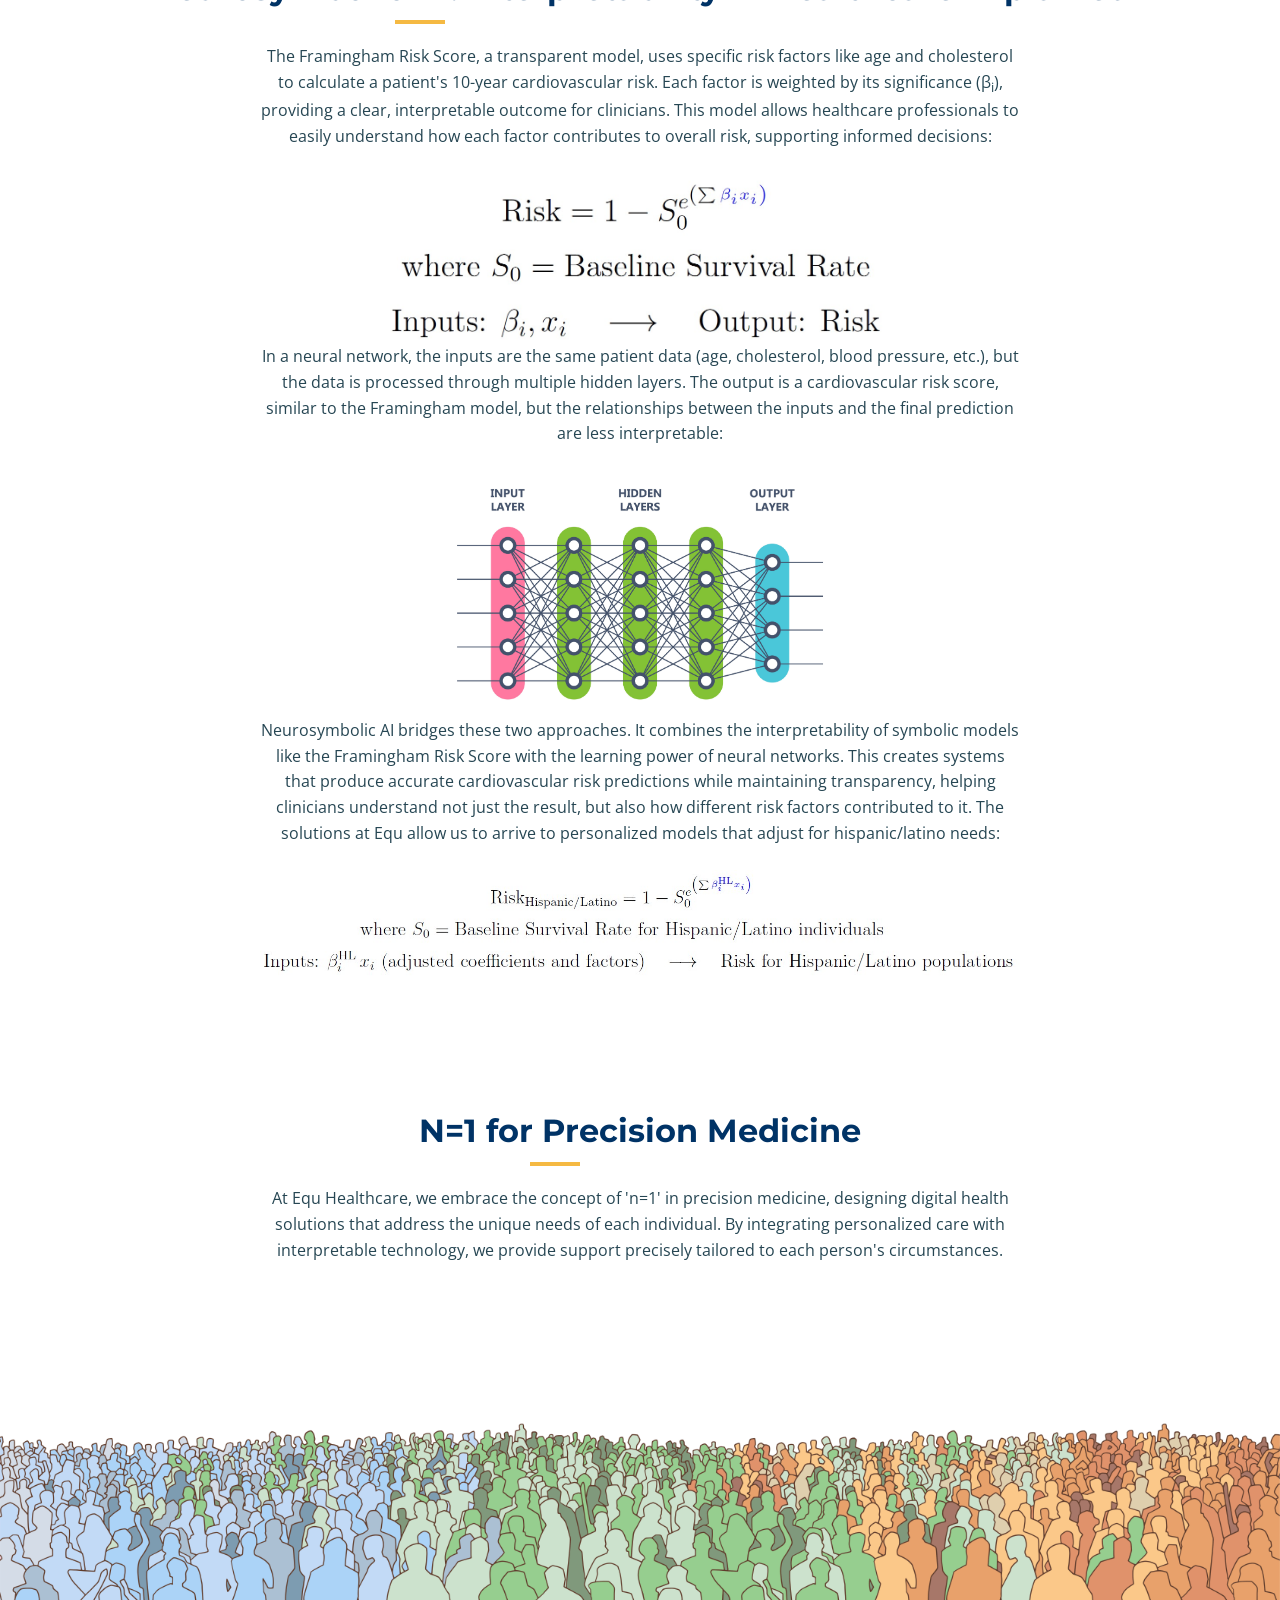
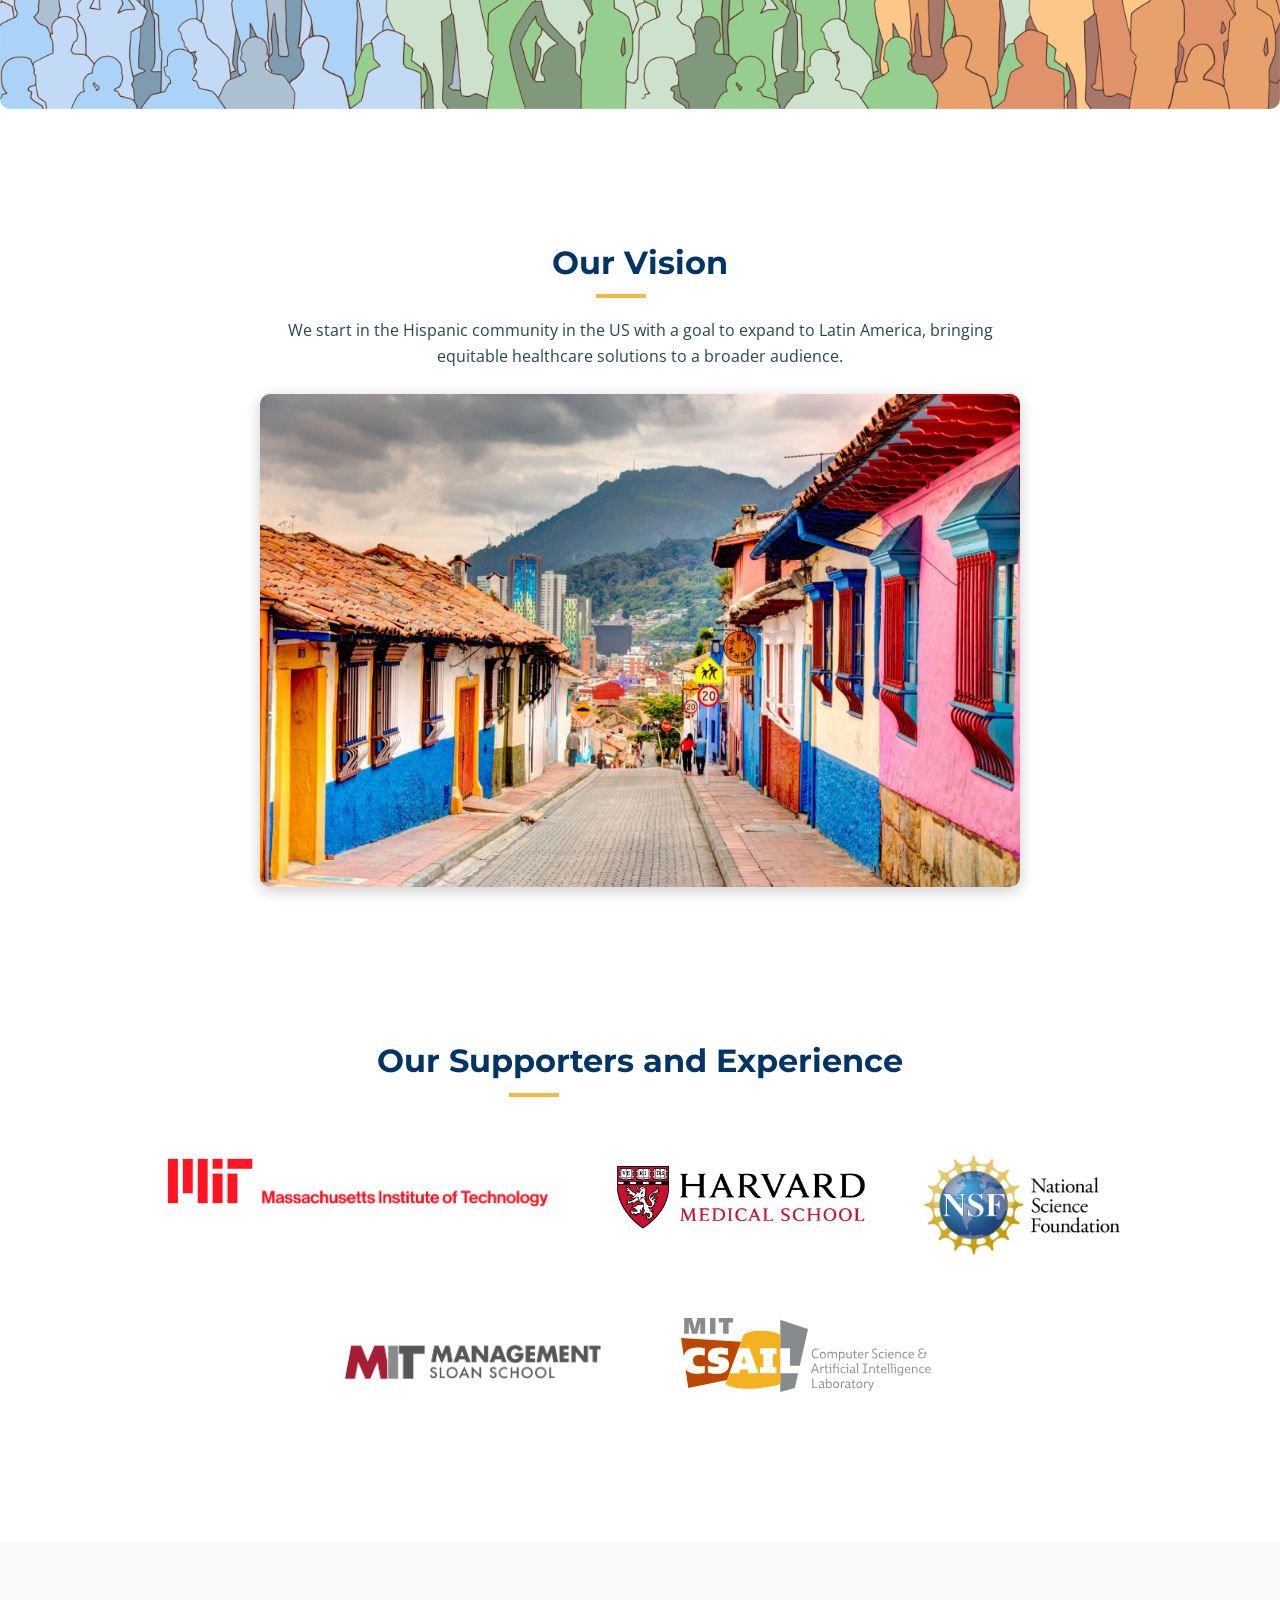
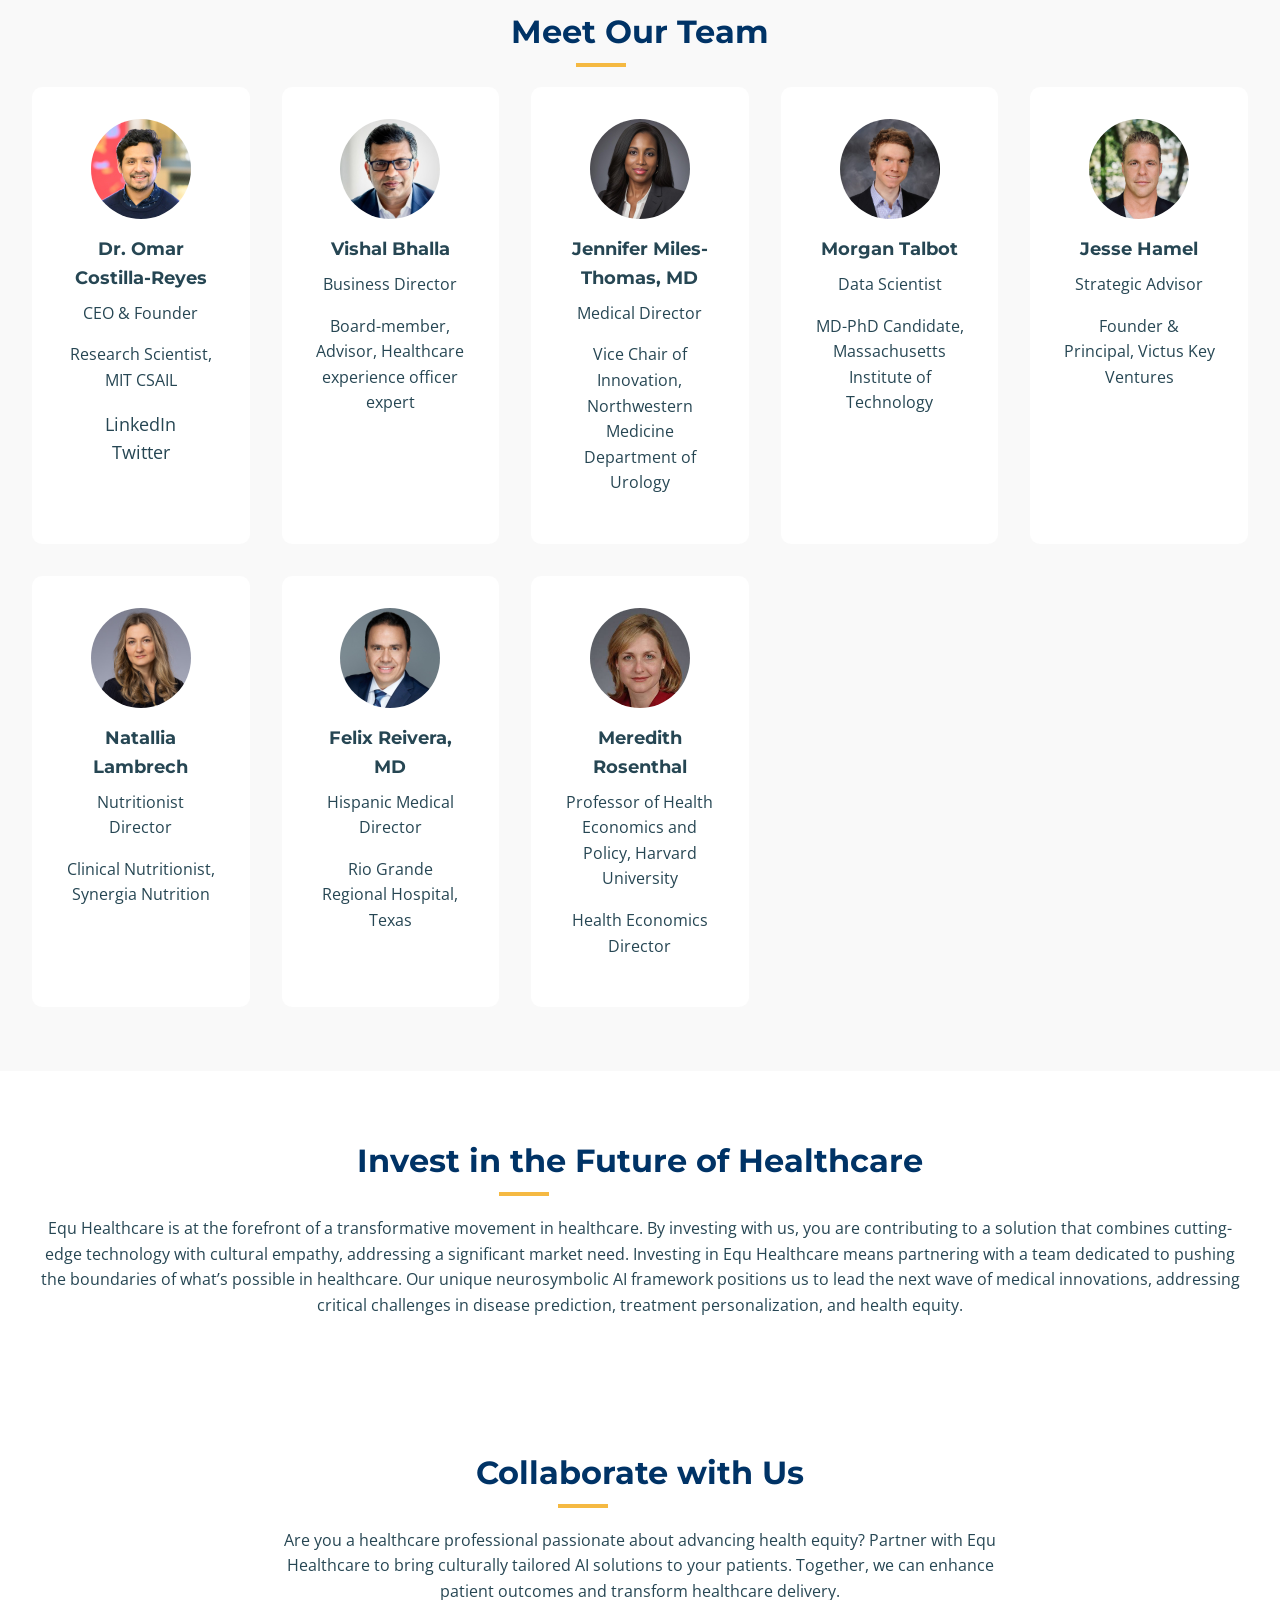
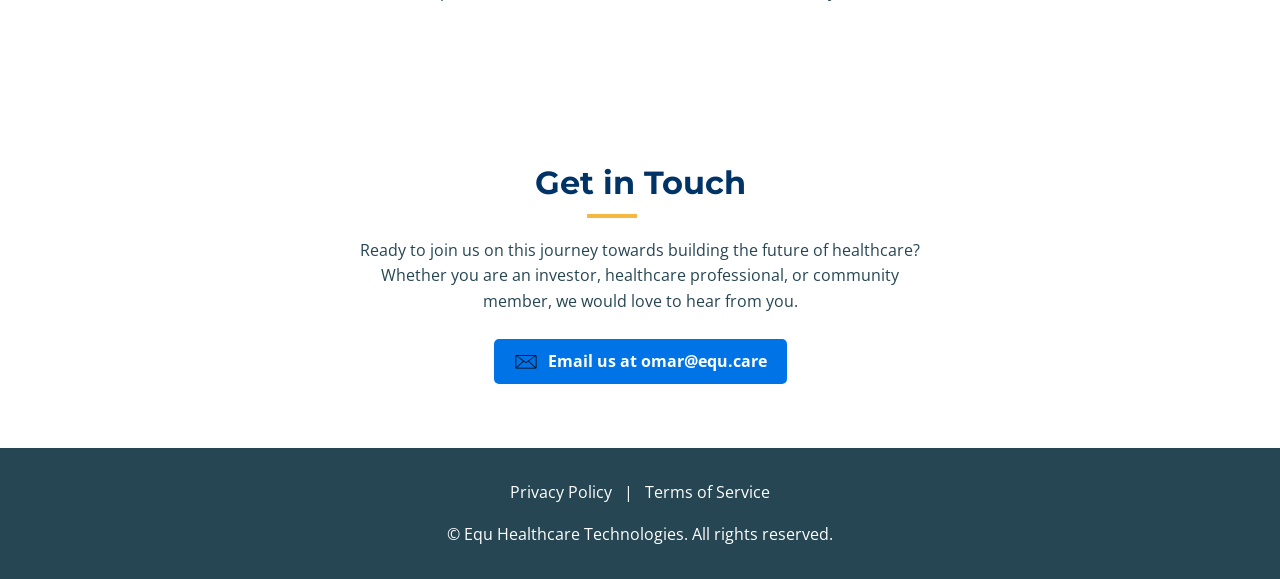
==== commit 3d38622e: "Update index.html" ====
--- a/index.html
+++ b/index.html
@@ -1,7 +1,7 @@
 <!DOCTYPE html>
 <html lang="en" dir="ltr">
 <head>
-    
+        <link href="https://fonts.googleapis.com/css2?family=Montserrat:wght@400;700&family=Open+Sans:wght@400;700&display=swap" rel="stylesheet">
     <!-- Google tag (gtag.js) -->
     <script async src="https://www.googletagmanager.com/gtag/js?id=G-PZV6JL71WM"></script>
     <script>
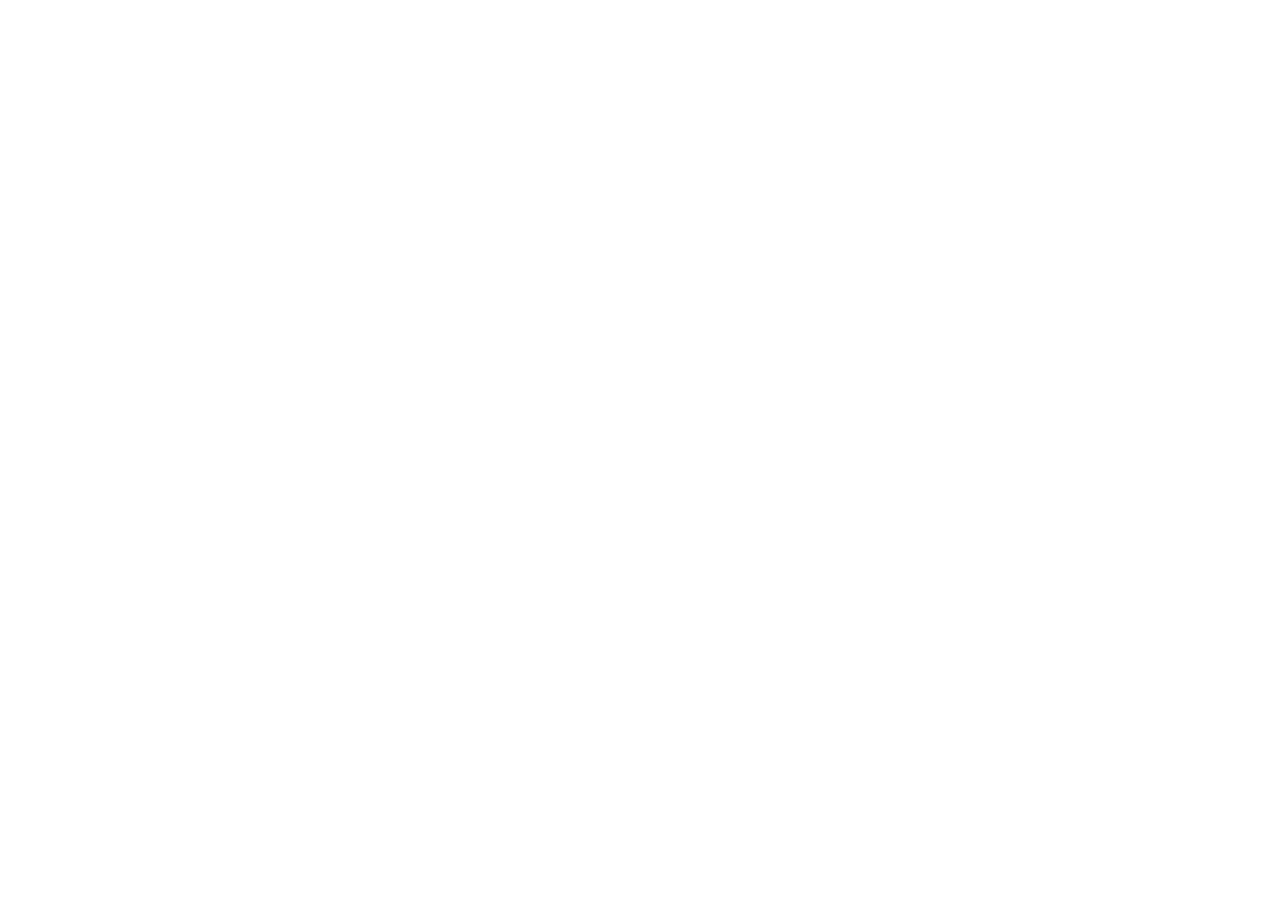
==== commit 57ad9ea0: "Add HTML redirect to new URL" ====
--- a/index.html
+++ b/index.html
@@ -1,748 +1,9 @@
-<!DOCTYPE html>
-<html lang="en" dir="ltr">
-<head>
-        <link href="https://fonts.googleapis.com/css2?family=Montserrat:wght@400;700&family=Open+Sans:wght@400;700&display=swap" rel="stylesheet">
-    <!-- Google tag (gtag.js) -->
-    <script async src="https://www.googletagmanager.com/gtag/js?id=G-PZV6JL71WM"></script>
-    <script>
-    window.dataLayer = window.dataLayer || [];
-    function gtag(){dataLayer.push(arguments);}
-    gtag('js', new Date());
-
-    gtag('config', 'G-PZV6JL71WM');
-    </script>
-
-    <meta charset="UTF-8">
-    <title>Equ Healthcare</title>
-    <meta name="viewport" content="width=device-width, initial-scale=1.0">
-    <!-- Meta Description for SEO -->
-    <meta name="description" content="Equ Healthcare delivers culturally tailored, transparent AI healthcare solutions for the Hispanic/Latino community, advancing health equity through innovation.">
-    <!-- External CSS -->
-    <link rel="stylesheet" href="styles.css">
-    <!-- Favicon -->
-    <link rel="icon" href="favicon.ico" type="image/x-icon">
-
-    <!-- Google Translate script -->
-    <script type="text/javascript">
-        function googleTranslateElementInit() {
-            new google.translate.TranslateElement({
-                pageLanguage: 'en', // Default language
-                includedLanguages: 'en,es', // Supported languages
-                layout: google.translate.TranslateElement.InlineLayout.SIMPLE,
-                autoDisplay: false // Disable automatic language detection
-            }, 'google_translate_element');
-        }
-    </script>
-    <script type="text/javascript" src="//translate.google.com/translate_a/element.js?cb=googleTranslateElementInit"></script>
-
-</head>
-<body>
-    <!-- Skip Link for Accessibility -->
-    <a href="#main" class="skip-link">Skip to main content</a>
-
-    <!-- Scroll Progress Bar -->
-    <div class="progress-bar" id="progress-bar" aria-hidden="true"></div>
-
-    <!-- Navigation -->
-    <nav class="nav" aria-label="Main Navigation">
-        <div class="nav__logo">
-            <img src="assets/AdobeStock_961244866.svg" alt="Equ Healthcare Logo" class="logo">
-            <span>Equ Healthcare</span>
-        </div>
-
-        <!-- Desktop Menu -->
-        <ul class="nav__menu">
-            <li class="nav__item"><a href="#about" class="nav__link" data-key="nav_about">About Us</a></li>
-            <li class="nav__item"><a href="#solutions" class="nav__link" data-key="nav_solutions">Solutions</a></li>
-            <li class="nav__item"><a href="#approach" class="nav__link" data-key="nav_approach">Approach</a></li>
-            <li class="nav__item"><a href="#technology" class="nav__link" data-key="nav_technology">Technology</a></li>
-            <li class="nav__item"><a href="#scientific-discovery" class="nav__link" data-key="nav_scientific_discovery">Scientific Discovery</a></li>
-            <li class="nav__item"><a href="#team" class="nav__link" data-key="nav_team">Team</a></li>
-            <li class="nav__item"><a href="#contact" class="nav__link" data-key="nav_contact">Contact</a></li>
-
-
-        </ul>
-
-        <!-- Hidden Google Translate Element -->
-        <div id="google_translate_element" style="display: none;"></div>
-    </nav>
-
-    <script>
-        // Ensure Google Translate dropdown exists before interacting
-        function ensureTranslateDropdown(callback) {
-            const interval = setInterval(() => {
-                const googleTranslateDropdown = document.querySelector('.goog-te-combo');
-                if (googleTranslateDropdown) {
-                    clearInterval(interval);
-                    callback(googleTranslateDropdown);
-                }
-            }, 300); // Check every 300ms until found
-        }
-
-        // Function to switch language
-        function switchLanguage(lang) {
-            ensureTranslateDropdown((googleTranslateDropdown) => {
-                googleTranslateDropdown.value = lang;  // Set language value (en or es)
-                googleTranslateDropdown.dispatchEvent(new Event('change'));  // Trigger the change event
-            });
-        }
-
-        // Toggle between English and Spanish
-        document.getElementById('language-toggle').addEventListener('click', function () {
-            const currentLang = this.getAttribute('data-lang');
-            const newLang = currentLang === 'en' ? 'es' : 'en';  // Toggle language
-            switchLanguage(newLang);
-
-            // Update button text and data attribute
-            this.textContent = newLang === 'en' ? 'ES' : 'EN';
-            this.setAttribute('data-lang', newLang);
-        });
-    </script>
-
-        
-        <!-- Language Switcher -->
-<!--
-		<div class="language-switcher" role="group" aria-label="Language Switcher">
-			<button class="language-switcher__button" data-lang="en" aria-pressed="true">EN</button>
-			<span class="language-switcher__separator" aria-hidden="true">|</span>
-			<button class="language-switcher__button" data-lang="es" aria-pressed="false">ES</button>
-		</div>
--->
-        
-        <!-- Hamburger Menu for Mobile -->
-        <button class="hamburger" id="hamburger" aria-label="Toggle navigation menu" aria-expanded="false" aria-controls="mobileMenu">
-            <span class="hamburger__bar"></span>
-            <span class="hamburger__bar"></span>
-            <span class="hamburger__bar"></span>
-        </button>
-    </nav>
-    
-    <!-- Mobile Menu -->
-    <ul class="nav__menu--mobile" id="mobileMenu" aria-hidden="true">
-        <li class="nav__item"><a href="#about" class="nav__link" data-key="nav_about">About Us</a></li>
-        <li class="nav__item"><a href="#solutions" class="nav__link" data-key="nav_solutions">Solutions</a></li>
-        <li class="nav__item"><a href="#approach" class="nav__link" data-key="nav_approach">Approach</a></li>
-        <li class="nav__item"><a href="#technology" class="nav__link" data-key="nav_technology">Technology</a></li>
-        <li class="nav__item"><a href="#scientific-discovery" class="nav__link" data-key="nav_scientific_discovery">Scientific Discovery</a></li>
-        <li class="nav__item"><a href="#team" class="nav__link" data-key="nav_team">Team</a></li>
-        <li class="nav__item"><a href="#contact" class="nav__link" data-key="nav_contact">Contact</a></li>
-    </ul>
-    
-    <!-- Main Content -->
-    <main id="main">
-        <!-- Hero Section -->
-        <section class="hero" aria-labelledby="hero-title">
-            <div class="hero__content">
-                <h1 class="hero__title" id="hero-title" data-key="hero_title">
-                    Balancing health, equity, and technology for the Hispanic/Latino community.<br><br>
-                    One equation at a time.
-                </h1>
-                <p class="hero__subtitle" data-key="hero_subtitle">Transparent, interpretable AI technologies grounded in cultural understanding.</p>
-                <div class="hero__cta-group">
-                    <a href="#about" class="hero__cta" data-key="hero_cta_discover">Discover our solutions</a>
-                    <a href="https://www.equ.care/amigo-landing" target="_blank" rel="noopener noreferrer" class="hero__cta hero__cta--secondary" data-key="hero_cta_join">Introducing our product preview: amigo</a>
-                </div>
-            </div>
-        </section>
-        
-        <!-- About Us Section -->
-        <section class="about" id="about">
-            <h2 class="section-title" data-key="about_title">About Us</h2>
-            <!-- Centered Logo -->
-            <div class="about__logo-container">
-                <img src="assets/AdobeStock_961244866.svg" alt="Equ Healthcare Logo" width="199">
-            </div>
-            <div class="about__content">
-                <p data-key="about_p1"><br>Equ Healthcare—a proud spin-out from MIT and Harvard Medical School, supported by the National Science Foundation—is dedicated to revolutionizing healthcare for the Hispanic/Latino community. By delivering transparent, culturally tailored AI solutions, we aim to bridge the gap in health equity and foster trust in technology-driven care.</p>
-                <p data-key="about_p2">Our commitment to balance, precision, and equity ensures that our technology not only advances healthcare outcomes but also empowers individuals to take control of their health.</p>
-            </div>
-        </section>
-
-        <section class="founder-message" id="founder-message">
-            <h2 class="section-title">A Message from Our Founder</h2>
-            <p>Discover the inspiration behind Equ Healthcare and our mission to advance health equity for the Hispanic/Latino community.</p>
-            <a href="letterv2.html" class="cta-highlight" target="_blank" rel="noopener noreferrer">Read a message from our Founder</a>
-        </section>
-
-
-		
-		        <!-- Our Mission Section -->
-        <section class="mission" id="mission">
-            <h2 class="section-title" data-key="mission_title">Our Mission</h2>
-            <div class="mission__content">
-                <p data-key="mission_text">Our mission is to advance health equity by providing the Hispanic/Latino community with culturally resonant, transparent AI healthcare solutions—empowering individuals to take control of their health with confidence and clarity.</p>
-            </div>
-        </section>
-		
-		        <!-- Products Section -->
-                <section class="products" id="solutions">
-                    <h2 class="section-title" data-key="solutions_title">Our solutions pipeline</h2>
-                    <div class="products__grid">
-                        <!-- Equ-1 Amigo -->
-                        <div class="product-card">
-                            <span class="status-badge" data-key="product1_status">Developing</span>
-                            <h3 data-key="product1_title">Equ-1 Amigo</h3>
-                            <!-- Image for Equ-1 Amigo -->
-                            <div class="product-image-container">
-                                <img src="assets/AdobeStock_779927281.svg" alt="Equ-1 Amigo" class="product-image">
-                            </div>
-                            <p data-key="product1_desc">Equ-1 Amigo is our AI-powered diet and physical activity coach, uniquely designed for the Hispanic/Latino community. By providing personalized diet plans rooted in cultural preferences and interactive support, Equ-1 Amigo empowers individuals to achieve optimal health.</p>
-                            <ul>
-                                <li data-key="product1_feature1">Personalized, culturally tailored diet recommendations.</li>
-                                <li data-key="product1_feature2">Activity tracking with goal setting and progress monitoring.</li>
-                                <li data-key="product1_feature3">Interactive daily tips and motivational messages.</li>
-                            </ul>
-                            <div class="progress-bar" aria-hidden="true">
-                                <div class="progress" style="--progress:30%;"></div>
-                            </div>
-                            <a href="https://www.equ.care/amigo-landing" target="_blank">
-                                <button class="cta" data-key="product1_cta">Access our product preview here!</button>
-                            </a>
-                            <a href="https://forms.gle/BgNnaCxruTxFjEPq9" target="_blank">
-                                <button class="cta" data-key="product1_cta">Waitlist</button>
-                            </a>
-                      </div>
-                        <!-- Equ-2 Amiga -->
-                        <div class="product-card">
-                            <span class="status-badge" data-key="product2_status">2025 Q2</span>
-                            <h3 data-key="product2_title">Equ-2 Amiga</h3>
-                            <!-- Image for Equ-2 Amiga -->
-                            <div class="product-image-container">
-                                <img src="assets/AdobeStock_776091365.svg" alt="Equ-2 Amiga" class="product-image">
-                            </div>
-                            <p data-key="product2_desc">Equ-2 Amiga is an AI assistant for healthcare providers, offering evidence-based treatment recommendations and clear, interpretable insights from complext medical records to enhance decision-making and patient outcomes.</p>
-                            <ul>
-                              <li data-key="product2_feature1">Evidence-based, culturally sensitive treatment recommendations.</li>
-                                <li data-key="product2_feature2">Seamless integration with existing healthcare systems.</li>
-                                <li data-key="product2_feature3">Supports improved patient outcomes and satisfaction.</li>
-                            </ul>
-                            <div class="progress-bar" aria-hidden="true">
-                                <div class="progress" style="--progress:20%;"></div>
-                            </div>
-                            <a href="https://forms.gle/BgNnaCxruTxFjEPq9" target="_blank">
-                                <button class="cta" data-key="product2_cta">Waitlist</button>
-                            </a>
-                      </div>
-                        <!-- Equ-3 Abu -->
-                        <div class="product-card">
-                            <span class="status-badge" data-key="product3_status">2025 Q4</span>
-                            <h3 data-key="product3_title">Equ-3 Abu</h3>
-                            <!-- Image for Equ-3 Abu -->
-                            <div class="product-image-container">
-                                <img src="assets/abu.png" alt="Equ-3 Abu" class="product-image">
-                            </div>
-                            <p data-key="product3_desc">Equ-3 Abu connects individuals with the right therapist to meet their unique needs, ensuring culturally sensitive mental health support that is both accessible and personalized.</p>
-                            <ul>
-                                <li data-key="product3_feature1">Personalized matching with culturally competent therapists.</li>
-                                <li data-key="product3_feature2">Offers outcomes tracking for value-based delivery.</li>
-                                <li data-key="product3_feature3">Enables focus on important subjects between patient and therapist.</li>
-                            </ul>
-                            <div class="progress-bar" aria-hidden="true">
-                                <div class="progress" style="--progress:10%;"></div>
-                            </div>
-                            <a href="https://forms.gle/BgNnaCxruTxFjEPq9" target="_blank">
-                                <button class="cta" data-key="product3_cta">Waitlist</button>
-                            </a>
-                      </div>
-                        <!-- Equ-4 Tote -->
-                        <div class="product-card">
-                            <span class="status-badge" data-key="product4_status">2026 Q2</span>
-                            <h3 data-key="product4_title">Equ-4 Tote</h3>
-                            <!-- Image for Equ-4 Tote -->
-                            <div class="product-image-container">
-                                <img src="assets/tote.jpeg" alt="Equ-4 Tote" class="product-image">
-                            </div>
-                            <p data-key="product4_desc">Tote is the official Equ mascot that harmonizes all your medical information and shares relevant results with family members to keep everyone on a healthy track.</p>
-                            <ul>
-                                <li data-key="product4_feature1">Centralized and secure management of medical records.</li>
-                                <li data-key="product4_feature2">Real-time health monitoring with personalized insights.</li>
-                                <li data-key="product4_feature3">Seamless sharing of health updates with family members.</li>
-                            </ul>
-                            <div class="progress-bar" aria-hidden="true">
-                                <div class="progress" style="--progress:15%;"></div>
-                            </div>
-                            <a href="https://forms.gle/BgNnaCxruTxFjEPq9" target="_blank">
-                                <button class="cta" data-key="product3_cta">Waitlist</button>
-                            </a>
-                      </div>
-                    </div>
-                </section>
-
-        
-        <!-- Pillars Section -->
-        <section class="pillars" id="pillars">
-            <h2 class="section-title" data-key="pillars_title">Our Pillars</h2>
-            <div class="pillars__grid">
-                <!-- Pillar 1 -->
-                <div class="pillar">
-                    <h3 data-key="pillar1_title">Equilibrium | Equilibrio</h3>
-                    <p data-key="pillar1_text">Our AI platform harmonizes metabolic, nutritional, and mental health by leveraging real-time data and adaptive algorithms. This ensures personalized, actionable insights that empower individuals to achieve and maintain optimal health.</p>
-                </div>
-                <!-- Pillar 2 -->
-                <div class="pillar">
-                    <h3 data-key="pillar2_title">Equation | Ecuación</h3>
-                    <p data-key="pillar2_text">We utilize advanced neurosymbolic AI, integrating neural networks for pattern recognition with symbolic reasoning for decision-making. This unique approach delivers precise, evidence-based interventions while maintaining full transparency.</p>
-                </div>
-                <!-- Pillar 3 -->
-                <div class="pillar">
-                    <h3 data-key="pillar3_title">Equity | Equidad</h3>
-                    <p data-key="pillar3_text">Our dedication to healthcare equity means delivering culturally tailored, accessible, and interpretable care. We enable underserved Hispanic/Latino communities to confidently engage with personalized health plans.</p>
-                </div>
-        </section>
-
-
-
-			
-        <!-- Technology Section -->
-        <section class="technology" id="technology">
-            <h2 class="section-title" data-key="technology_title">Neurosymbolic AI: The Future of Healthcare</h2>
-            <div class="technology__content">
-                <p data-key="technology_p1">Our commitment to R&D drives us to the forefront of technology innovation in healthcare. We leverage neurosymbolic intelligence—a groundbreaking blend of advanced machine learning and logical reasoning—to transform complex health data into clear, actionable insights. This ensures our solutions are not only highly accurate but also fully transparent, fostering trust among users and healthcare professionals alike.</p>
-                <!-- Image for Neurosymbolic AI -->
-                <div class="ai-image-container">
-                    <img src="assets/AdobeStock_786500293.jpeg" alt="Neurosymbolic AI Representation" width="1000" class="ai-image">
-                </div>
-                <h3 data-key="technology_h3_nn">Neural Networks</h3>
-                <p data-key="technology_p2">Recognize patterns and trends within vast datasets encompassing metabolic, nutritional, and mental health metrics.</p>
-                <h3 data-key="technology_h3_sa">Symbolic AI</h3>
-                <p data-key="technology_p3">Applies clinical knowledge through logical reasoning to provide clear, evidence-based recommendations.</p>
-                <p data-key="technology_p4">By integrating these AI paradigms, our neurosymbolic AI offers a holistic and transparent approach to complex medical challenges, enhancing predictive accuracy and ensuring understandable reasoning behind each decision.</p>
-            </div>
-        </section>
-			
-<!-- Publications Section -->
-<section class="publications" id="publications">
-    <h2 class="section-title" data-key="publications_title">Publications</h2>
-    <div class="publications__content">
-        <ul class="publication-list">
-            <li class="publication-item">
-                <h3 class="publication-title">
-                    <a href="https://pubmed.ncbi.nlm.nih.gov/38521133/" class="publication-link" target="_blank" rel="noopener">
-                        Predicting Response to a Smartphone-Based Cognitive-Behavioral Therapy for Body Dysmorphic Disorder
-                    </a>
-                </h3>
-                <p class="publication-details">
-                    JL Greenberg, H Weingarden, SS Hoeppner, RM Berger-Gutierrez, <strong>O. Costilla-Reyes</strong>. <em>Journal of Affective Disorders</em>, 2024.
-                </p>
-            </li>
-            <li class="publication-item">
-                <h3 class="publication-title">
-                    <a href="https://arxiv.org/abs/2409.11183" class="publication-link" target="_blank" rel="noopener">
-                        Comorbid Anxiety Symptoms Predict Lower Odds of Improvement in Depression Symptoms During Smartphone-Delivered Psychotherapy
-                    </a>
-                </h3>
-                <p class="publication-details">
-                    MB Talbot, <strong>O. Costilla-Reyes</strong>, JM Lipschitz. <em>arXiv preprint arXiv:2409.11183</em>, 2024.
-                </p>
-            </li>
-            <li class="publication-item">
-                <h3 class="publication-title">
-                    <a href="https://impact.economist.com/projects/towards-higher-value-care/documents/Reducing_waste_in_health_systems.pdf" class="publication-link" target="_blank" rel="noopener">
-                        Digital Healthcare Equity: Reducing Waste in Health Systems Through AI
-                    </a>
-                </h3>
-                <p class="publication-details">
-                    <strong>O. Costilla-Reyes</strong>, The Economist Impact. <em>Redefining Healthcare in the UK</em>, 2022.
-                </p>
-            </li>
-            <li class="publication-item">
-                <h3 class="publication-title">
-                    <a href="https://arxiv.org/abs/2210.05050" class="publication-link" target="_blank" rel="noopener">
-                        Neurosymbolic Programming for Science
-                    </a>
-                </h3>
-                <p class="publication-details">
-                    J. J. Sun, M. Tjandrasuwita, A. Sehgal, A. Solar-Lezama, S. Chaudhuri, Y. Yue, <strong>O. Costilla-Reyes</strong>, et al. <em>NeurIPS Workshop on AI for Science</em>, 2022.
-                </p>
-            </li>
-            <li class="publication-item">
-                <h3 class="publication-title">
-                    <a href="https://arxiv.org/abs/2211.08671" class="publication-link" target="_blank" rel="noopener">
-                        LEMMA: Bootstrapping High-Level Mathematical Reasoning with Learned Symbolic Abstractions
-                    </a>
-                </h3>
-                <p class="publication-details">
-                    Z. Li, G. Poesia, <strong>O. Costilla-Reyes</strong>, N. Goodman, A. Solar-Lezama. <em>NeurIPS Workshop on AI for Math</em>, 2022.
-                </p>
-            </li>
-            <li class="publication-item">
-                <h3 class="publication-title">
-                    <a href="https://arxiv.org/abs/2409.09359" class="publication-link" target="_blank" rel="noopener">
-                        Symbolic Regression with a Learned Concept Library
-                    </a>
-                </h3>
-                <p class="publication-details">
-                    A. Grayeli, A. Sehgal, <strong>O. Costilla-Reyes</strong>, M. Cranmer, S. Chaudhuri. <em>Neural Information and Processing Systems</em>, 2024.
-                </p>
-            </li>
-            <li class="publication-item">
-                <h3 class="publication-title">
-                    <a href="https://arxiv.org/abs/2409.17490" class="publication-link" target="_blank" rel="noopener">
-                        MathDSL: A Domain-Specific Language for Concise Mathematical Solutions Via Program Synthesis
-                    </a>
-                </h3>
-                <p class="publication-details">
-                    S. Anupam, M. Bowers, <strong>O. Costilla-Reyes</strong>, A. Solar-Lezama. <em>NeurIPS Workshop on AI for Math</em>, 2024.
-                </p>
-            </li>
-            <li class="publication-item">
-                <h3 class="publication-title">
-                    <a href="https://link.springer.com/chapter/10.1007/978-3-031-59717-6_2" class="publication-link" target="_blank" rel="noopener">
-                        Individual Behavioral Insights in Schizophrenia: A Network Analysis and Mobile Sensing Approach
-                    </a>
-                </h3>
-                <p class="publication-details">
-                    A. Davies, E. Fried, <strong>O. Costilla-Reyes</strong>, H. Aung. <em>International Conference on Pervasive Computing Technologies for Healthcare</em>, 2023.
-                </p>
-            </li>
-        </ul>
-    </div>
-</section>
-		
-		        <!-- Approach Section -->
-        <section class="approach" id="approach">
-            <h2 class="section-title" data-key="approach_title">Our Approach</h2>
-            <div class="approach__grid">
-                <!-- Approach 1 -->
-                <div class="approach__item">
-                    <h3 data-key="approach1_title">
-                        <!-- Icon SVG for Modularity -->
-                        <svg xmlns="http://www.w3.org/2000/svg" viewBox="0 0 24 24" aria-hidden="true" width="50" height="50">
-                            <!-- Cube structure to represent modularity -->
-                            <rect x="3" y="3" width="8" height="8" fill="var(--primary-blue)" />
-                            <rect x="13" y="3" width="8" height="8" fill="var(--primary-blue)" />
-                            <rect x="3" y="13" width="8" height="8" fill="var(--primary-blue)" />
-                            <rect x="13" y="13" width="8" height="8" fill="var(--primary-blue)" />
-                        </svg>
-                        Modularity
-                    </h3>
-                    <p data-key="approach1_text">Our solutions operate as distinct components, transforming complex healthcare processes into manageable, focused units.</p>
-                </div>
-                <!-- Approach 2 -->
-                <div class="approach__item">
-                    <h3 data-key="approach2_title">
-                        <!-- Icon SVG for Abstraction -->
-                        <svg xmlns="http://www.w3.org/2000/svg" viewBox="0 0 24 24" aria-hidden="true" width="50" height="50">
-                            <!-- Layers with transparent rectangles representing abstraction layers -->
-                            <rect x="2" y="16" width="20" height="6" stroke="var(--primary-blue)" stroke-width="2" fill="none" />
-                            <rect x="4" y="10" width="16" height="6" stroke="var(--primary-blue)" stroke-width="2" fill="none" />
-                            <rect x="6" y="4" width="12" height="6" stroke="var(--primary-blue)" stroke-width="2" fill="none" />
-                        </svg>
-                        Abstraction
-                    </h3>
-                    <p data-key="approach2_text">By abstracting key healthcare operations, we streamline personalized care with AI-driven modules addressing specific needs.</p>
-                </div>
-                <!-- Approach 3 -->
-                <div class="approach__item">
-                    <h3 data-key="approach3_title">
-                        <!-- Icon SVG for Scalability -->
-                        <svg xmlns="http://www.w3.org/2000/svg" viewBox="0 0 24 24" aria-hidden="true" width="50" height="50">
-                            <!-- Upward arrow with multiple steps to represent scalability -->
-                            <path d="M4 20h2v-4H4v4zm4-6h2v6H8v-6zm4-4h2v10h-2V10zm4-4h2v14h-2V6z" fill="var(--primary-blue)" />
-                            <path d="M12 2l5 5-5-5z" fill="var(--primary-blue)" />
-                        </svg>
-                        Scalability
-                    </h3>
-                    <p data-key="approach3_text">Our adaptable system scales with evolving healthcare demands, incorporating advanced AI functionalities to serve broader populations.</p>
-                </div>
-                <!-- Approach 4 -->
-                <div class="approach__item">
-                    <h3 data-key="approach4_title">
-                        <!-- Icon SVG for Interoperability -->
-                        <svg xmlns="http://www.w3.org/2000/svg" viewBox="0 0 24 24" aria-hidden="true" width="50" height="50">
-                            <!-- Two interconnected circles to represent interoperability -->
-                            <circle cx="8" cy="12" r="5" stroke="var(--primary-blue)" stroke-width="2" fill="none" />
-                            <circle cx="16" cy="12" r="5" stroke="var(--primary-blue)" stroke-width="2" fill="none" />
-                            <path d="M10 12h4" stroke="var(--primary-blue)" stroke-width="2" />
-                        </svg>
-                        Interoperability
-                    </h3>
-                    <p data-key="approach4_text">Each module integrates seamlessly within the healthcare ecosystem, ensuring efficient data exchange and enhancing care delivery.</p>
-                </div>
-            </div>
-        </section>
-
-        <section class="interdisciplinary" id="interdisciplinary">
-            <h2 class="section-title" data-key="interdisciplinary_title">Interdisciplinary Expertise</h2>
-            <p class="interdisciplinary-intro" data-key="interdisciplinary_intro">
-                Equ Healthcare uses interdisciplinary science to transform healthcare for the Hispanic/Latino community, integrating medicine, AI, health economics, and behavioral science for scalable solutions and impactful growth.
-            </p><br>
-            <div class="pillars__grid">
-                <!-- Medicine Section -->
-                <div class="pillar">
-                    <h3 data-key="medicine_title">Precision Medicine for Superior Outcomes</h3>
-                    <p data-key="medicine_text">
-                        Our technologies enhance clinical decisions with AI-driven diagnostics, improving outcomes and reducing costs through effective collaborations.
-                    </p>
-                </div>
-                <!-- Computer Science Section -->
-                <div class="pillar">
-                    <h3 data-key="cs_title">Computer Science for Data-Driven Healthcare</h3>
-                    <p data-key="cs_text">
-                        We use neurosymbolic AI and machine learning to provide real-time insights, optimizing care and ensuring efficiency.
-                    </p>
-                </div>
-                <!-- Health Economics Section -->
-                <div class="pillar">
-                    <h3 data-key="economics_title">Health Economics for Scalable Impact</h3>
-                    <p data-key="economics_text">
-                        Our models create cost-effective, scalable healthcare solutions that reduce disparities and demonstrate clear cost-saving strategies.
-                    </p>
-                </div>
-                <!-- Behavioral Science Section -->
-                <div class="pillar">
-                    <h3 data-key="behavioral_title">Behavioral Science for Patient Retention</h3>
-                    <p data-key="behavioral_text">
-                        We use behavioral insights to boost patient adherence and satisfaction, creating a sustainable healthcare ecosystem.
-                    </p>
-                </div>
-            </div>
-        </section>
-        
-
-       <!-- Empowering Scientific Discovery Section -->
-        <section class="scientific-discovery" id="scientific-discovery">
-            <h2 class="section-title" data-key="scientific_discovery_title">Advancing Automatic scientific discovery</h2>
-            <div class="scientific-discovery__content">
-                <p data-key="scientific_discovery_p1">
-                    At Equ Healthcare, we are at the forefront of transforming healthcare through groundbreaking neurosymbolic AI technologies. Our mission is to enable unprecedented scientific discoveries that drive advancements in medical research, personalized medicine, and health equity.
-                </p>
-                <p data-key="scientific_discovery_p2">
-                    By leveraging our advanced AI platform, researchers and healthcare professionals can accelerate their work, making faster and more informed decisions that lead to better patient outcomes. Our technology not only enhances the efficiency of scientific research but also ensures that discoveries are actionable and scalable across diverse populations.
-                </p>
-                <!-- Image for Scientific Discovery -->
-                <div class="scientific-discovery__image-container">
-                    <img src="assets/sd.jpg" alt="Neurosymbolic AI Driving Scientific Discovery in Healthcare" width="800" class="scientific-discovery__image">
-                </div>
-            </div>
-        </section>
-
-			
-        <!-- Neurosymbolic AI Section -->
-        <section class="neurosymbolic-ai" id="neurosymbolic-ai">
-            <h2 class="section-title" data-key="neurosymbolic_ai_title">Neurosymbolic AI: Interpretability in Healthcare Explained</h2>
-            <div class="neurosymbolic-ai__content">
-                <p data-key="neurosymbolic_ai_p1">
-                    The Framingham Risk Score, a transparent model, uses specific risk factors like age and cholesterol to calculate a patient's 10-year cardiovascular risk. Each factor is weighted by its significance (β<sub>i</sub>), providing a clear, interpretable outcome for clinicians. This model allows healthcare professionals to easily understand how each factor contributes to overall risk, supporting informed decisions:
-                </p>
-
-                <!-- Image for Framingham Risk Score (Symbolic Model) -->
-                <div class="ai-image-container">
-                    <img src="assets/equ-sym.jpg" alt="Framingham Risk Score Equation" width="500" class="reduced-image">
-                </div>
-
-                <p data-key="neurosymbolic_ai_p2">
-                    In a neural network, the inputs are the same patient data (age, cholesterol, blood pressure, etc.), but the data is processed through multiple hidden layers. The output is a cardiovascular risk score, similar to the Framingham model, but the relationships between the inputs and the final prediction are less interpretable:
-                </p>
-
-                <!-- Image for Neural Network Diagram -->
-                <div class="ai-image-container">
-                    <img src="assets/AdobeStock_237839124.jpeg" alt="Neural Network Diagram" width="400" class="reduced-image">
-                </div>
-
-                <p data-key="neurosymbolic_ai_p3">
-                    Neurosymbolic AI bridges these two approaches. It combines the interpretability of symbolic models like the Framingham Risk Score with the learning power of neural networks. This creates systems that produce accurate cardiovascular risk predictions while maintaining transparency, helping clinicians understand not just the result, but also how different risk factors contributed to it. The solutions at Equ allow us to arrive to personalized models that adjust for hispanic/latino needs:
-                </p>
-
-
-                <!-- Image for Framingham Risk Score (Symbolic Model) -->
-                <div class="ai-image-container">
-                    <img src="assets/equ-sym-hispanic.jpg" alt="Framingham Risk Score Equation" width="1000" class="reduced-image">
-                </div>
-            </div>
-        </section>
-    
-    <!-- N=1 Section with Image -->
-    <section class="n1" id="n1">
-        <h2 class="section-title" data-key="n1_title">N=1 for Precision Medicine</h2>
-        <div class="n1__content">
-            <p data-key="n1_text">At Equ Healthcare, we embrace the concept of 'n=1' in precision medicine, designing digital health solutions that address the unique needs of each individual. By integrating personalized care with interpretable technology, we provide support precisely tailored to each person's circumstances.</p>
-        </div>
-        <!-- Full-width image -->
-        <div class="n1-image-container">
-            <img src="assets/AdobeStock_187198026.jpeg" alt="N=1 Precision Medicine Approach" class="n1-image">
-        </div>
-    </section>
-    
-    <!-- Vision Section -->
-    <section class="vision" id="vision">
-        <h2 class="section-title" data-key="vision_title">Our Vision</h2>
-        <div class="vision__content">
-            <p data-key="vision_text">We start in the Hispanic community in the US with a goal to expand to Latin America, bringing equitable healthcare solutions to a broader audience.</p>
-            <!-- Image of Vision -->
-            <div class="vision-image-container">
-                <img src="assets/image17.jpg" alt="Our Vision Representation" class="vision-image">
-            </div>
-        </div>
-    </section>
-    
-    <!-- Supporters Section -->
-    <section class="supporters" aria-labelledby="supporters-title">
-        <h2 class="section-title" id="supporters-title" data-key="supporters_title">Our Supporters and Experience</h2>
-        <div class="supporters__grid">
-            <div class="supporter">
-                <img src="assets/mit_lockup_std-one-line_rgb_bright-red.png" alt="Massachusetts Institute of Technology Logo" width="400" />
-            </div>
-            <div class="supporter">
-                <img src="assets/hms-logo-final-rgb.png" alt="Harvard Medical School Logo" width="300" />
-            </div>
-            <div class="supporter">
-                <img src="assets/NSF-Symbol.png" alt="National Science Foundation Logo" width="200" />
-            </div>
-            <div class="supporter">
-                <img src="assets/sloan.jpg" alt="MIT Sloan Logo" width="300" />
-            </div>
-            <div class="supporter">
-                <img src="assets/csail.svg" alt="MIT CSAIL Logo" width="300" />
-            </div>
-        </div>
-    </section>
-
-    
-<!-- Team Section -->
-<section class="team" id="team" aria-labelledby="team-title">
-    <h2 class="section-title" id="team-title" data-key="team_title">Meet Our Team</h2>
-    <div class="team__grid">
-        <!-- Dr. Omar Costilla-Reyes -->
-        <div class="team-member">
-            <div class="avatar">
-                <img src="assets/omar.jpeg" alt="Dr. Omar Costilla-Reyes" />
-            </div>
-            <h3 data-key="founder_name">Dr. Omar Costilla-Reyes</h3>
-            <p data-key="founder_title">CEO & Founder</p>
-            <p data-key="founder_position1">Research Scientist, MIT CSAIL</p>
-            <div class="social-links">
-                <a href="https://www.linkedin.com/in/omarcore/" target="_blank" rel="noopener noreferrer" aria-label="LinkedIn Profile">LinkedIn</a>
-                <a href="https://x.com/konet" target="_blank" rel="noopener noreferrer" aria-label="Twitter Profile">Twitter</a>
-            </div>
-        </div>
-
-        <!-- Vishal Bhalla -->
-        <div class="team-member">
-            <div class="avatar">
-                <img src="assets/vishal.jpeg" alt="Vishal Bhalla" />
-            </div>
-            <h3 data-key="team_member_vishal_name">Vishal Bhalla</h3>
-            <p data-key="team_member_vishal_title">Business Director</p>
-            <p data-key="team_member_vishal_position1">Board-member, Advisor, Healthcare experience officer expert</p>
-        </div>
-
-        <!-- Jennifer Miles-Thomas -->
-        <div class="team-member">
-            <div class="avatar">
-                <img src="assets/jennifer.jpeg" alt="Jennifer Miles-Thomas" />
-            </div>
-            <h3 data-key="team_member_jennifer_name">Jennifer Miles-Thomas, MD</h3>
-            <p data-key="team_member_jennifer_title">Medical Director</p>
-            <p data-key="team_member_jennifer_position1">Vice Chair of Innovation, Northwestern Medicine Department of Urology</p>
-        </div>
-
-        <!-- Morgan Talbot -->
-        <div class="team-member">
-            <div class="avatar">
-                <img src="assets/morgan.jpeg" alt="Morgan Talbot" />
-            </div>
-            <h3 data-key="team_member_morgan_name">Morgan Talbot</h3>
-            <p data-key="team_member_morgan_title">Data Scientist</p>
-            <p data-key="team_member_morgan_position1">MD-PhD Candidate, Massachusetts Institute of Technology</p>
-        </div>
-
-        <!-- Jesse Hamel -->
-        <div class="team-member">
-            <div class="avatar">
-                <img src="assets/jesse.jpeg" alt="Jesse Hamel" />
-            </div>
-            <h3 data-key="team_member_jesse_name">Jesse Hamel</h3>
-            <p data-key="team_member_jesse_title">Strategic Advisor</p>
-            <p data-key="team_member_jesse_position1">Founder & Principal, Victus Key Ventures</p>
-        </div>
-
-        <!-- Natallia Lambrech -->
-        <div class="team-member">
-            <div class="avatar">
-                <img src="assets/natallia.png" alt="Natallia Lambrech" />
-            </div>
-            <h3 data-key="team_member_natallia_name">Natallia Lambrech</h3>
-            <p data-key="team_member_natallia_title">Nutritionist Director</p>
-            <p data-key="team_member_natallia_position1">Clinical Nutritionist, Synergia Nutrition</p>
-        </div>
-
-        <!-- Felix Reivera, MD -->
-        <div class="team-member">
-            <div class="avatar">
-                <img src="assets/felix.jpg" alt="Felix Reivera, MD" />
-            </div>
-            <h3 data-key="team_member_felix_name">Felix Reivera, MD</h3>
-            <p data-key="team_member_felix_title">Hispanic Medical Director</p>
-            <p data-key="team_member_felix_position1">Rio Grande Regional Hospital, Texas</p>
-        </div>
-
-        <!-- Meredith Rosenthal -->
-        <div class="team-member">
-            <div class="avatar">
-                <img src="assets/meredith.jpg" alt="Meredith Rosenthal" />
-            </div>
-            <h3 data-key="team_member_meredith_name">Meredith Rosenthal</h3>
-            <p data-key="team_member_meredith_title">Professor of Health Economics and Policy, Harvard University</p>
-            <p data-key="team_member_meredith_position1">Health Economics Director</p>
-        </div>
-    </div>
-</section>
-			
-    
-    <!-- Investor Relations Section -->
-    <section class="investor-relations" id="investor-relations">
-        <h2 class="section-title" data-key="investor_relations_title">Invest in the Future of Healthcare</h2>
-        <div class="investor__content">
-            <p data-key="investor_relations_text">Equ Healthcare is at the forefront of a transformative movement in healthcare. By investing with us, you are contributing to a solution that combines cutting-edge technology with cultural empathy, addressing a significant market need. Investing in Equ Healthcare means partnering with a team dedicated to pushing the boundaries of what’s possible in healthcare. Our unique neurosymbolic AI framework positions us to lead the next wave of medical innovations, addressing critical challenges in disease prediction, treatment personalization, and health equity.
-            </p>
-        </div>
-    </section>
-
-    <!-- Healthcare Professionals Section -->
-    <section class="healthcare-professionals" id="healthcare-professionals">
-        <h2 class="section-title" data-key="healthcare_professionals_title">Collaborate with Us</h2>
-        <div class="healthcare-professionals__content">
-            <p data-key="healthcare_professionals_text">Are you a healthcare professional passionate about advancing health equity? Partner with Equ Healthcare to bring culturally tailored AI solutions to your patients. Together, we can enhance patient outcomes and transform healthcare delivery.</p>
-        </div>
-    </section>
-    
-    <!-- Contact Section -->
-    <section class="contact" id="contact" aria-labelledby="contact-title">
-        <h2 class="section-title" id="contact-title" data-key="contact_title">Get in Touch</h2>
-        <div class="contact-content">
-            <p data-key="contact_text">
-                Ready to join us on this journey towards building the future of healthcare? Whether you are an investor, healthcare professional, or community member, we would love to hear from you.
-            </p>
-
-            <!-- Email Icon Button -->
-            <div class="email-contact">
-                <a href="mailto:omar@equ.care" class="email-button" aria-label="Email us at omar@equ.care">
-                    <img src="assets/AdobeStock_509074953.svg" alt="" class="email-icon">
-                    <span class="email-text" data-key="contact_email_text">Email us at omar@equ.care</span>
-                </a>
-            </div>
-
-            <!-- Success message -->
-            <p class="success-message" style="display:none;" role="status" data-key="success_message">
-                Thank you! We'll get back to you soon.
-            </p>
-        </div>
-    </section>
-</main>
-
-<!-- Footer -->
-<footer aria-labelledby="footer-title">
-    <h2 class="visually-hidden" id="footer-title">Footer</h2>
-    <div class="footer__links">
-        <a href="https://www.equ.care/privacy" data-key="footer_privacy" target="_blank">Privacy Policy</a> | 
-        <a href="https://www.equ.care/terms" data-key="footer_terms" target="_blank">Terms of Service</a>
-    </div>
-    <p data-key="footer_copy">© Equ Healthcare Technologies. All rights reserved.</p>
-    <!-- Social Media Icons (if any) can be added here -->
-</footer>
-
-<!-- External JavaScript -->
-<script src="scripts.js" defer></script>
-</body>
-</html>
+<!DOCTYPE html>
+<html lang="en">
+  <head>
+    <meta charset="UTF-8" />
+    <meta http-equiv="refresh" content="0; url=https://omar.equ.technology/" />
+    <title>Redirecting…</title>
+  </head>
+  <body></body>
+</html>
